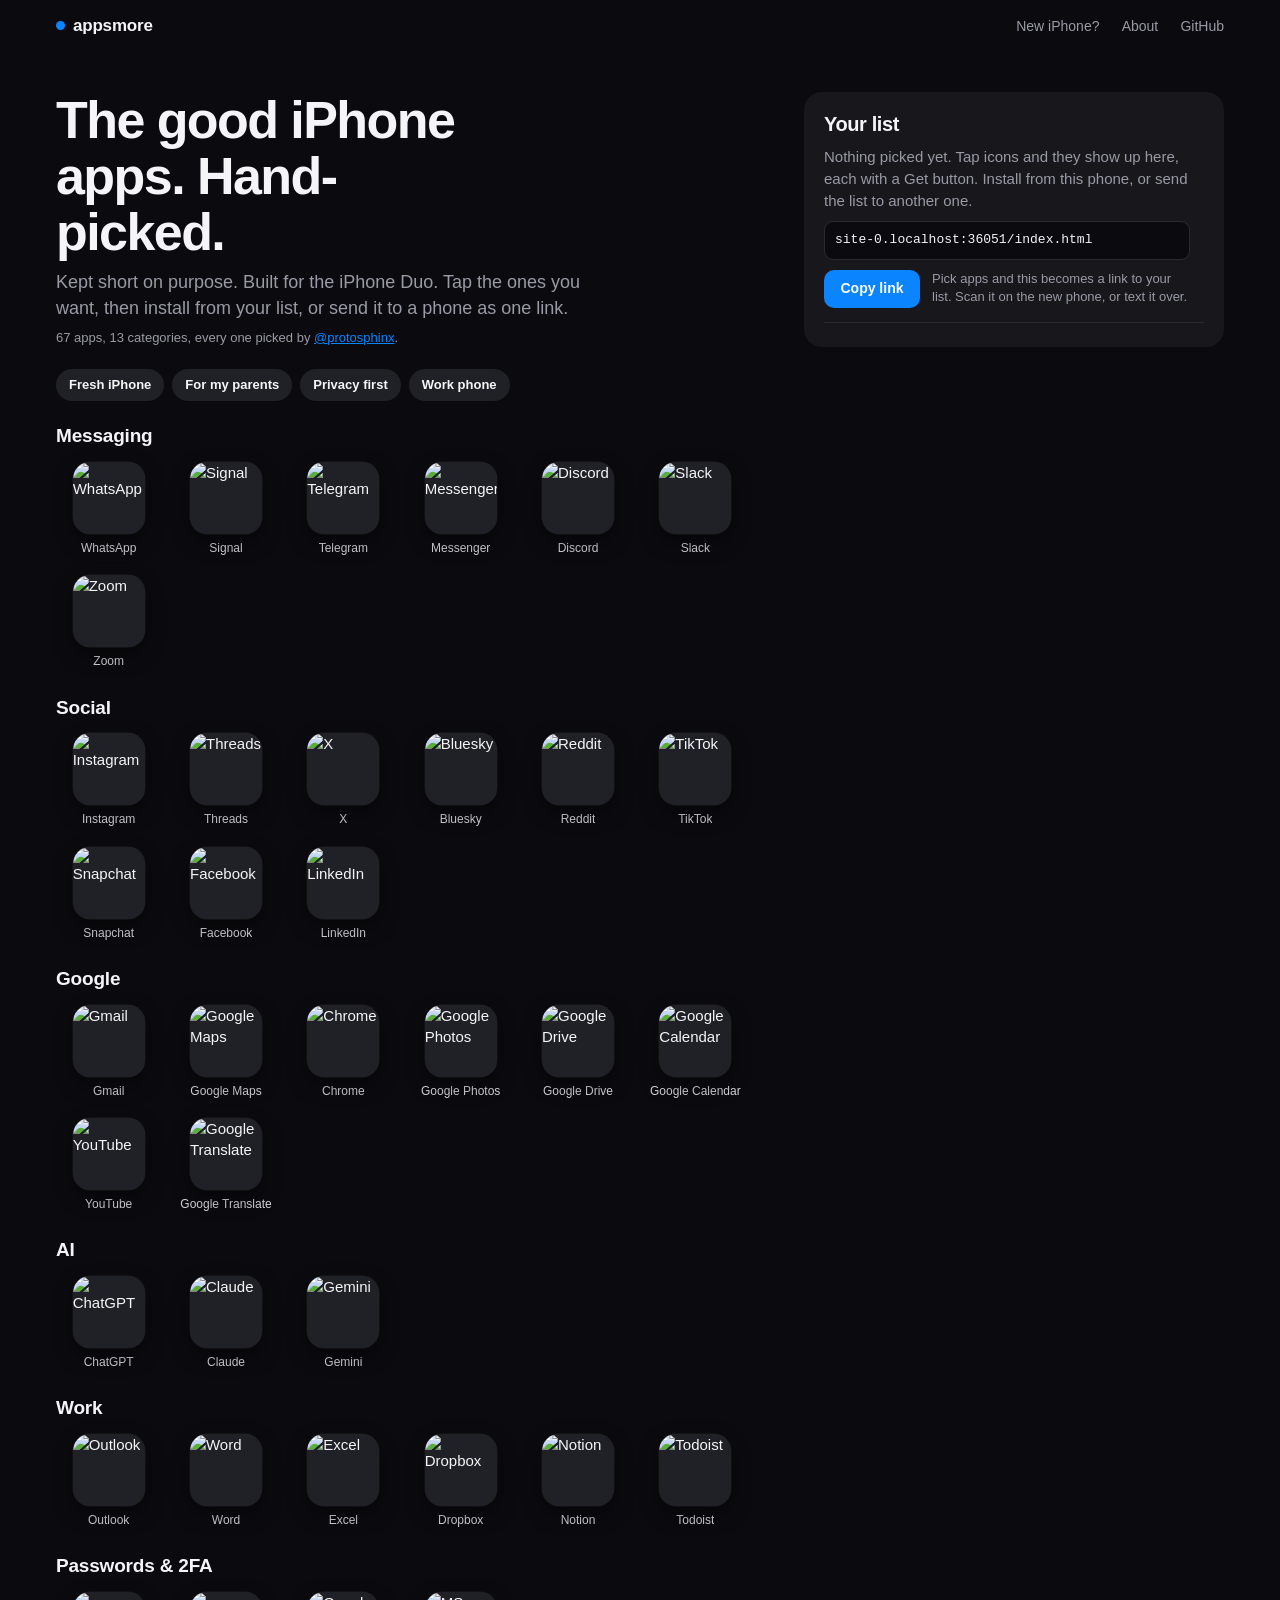
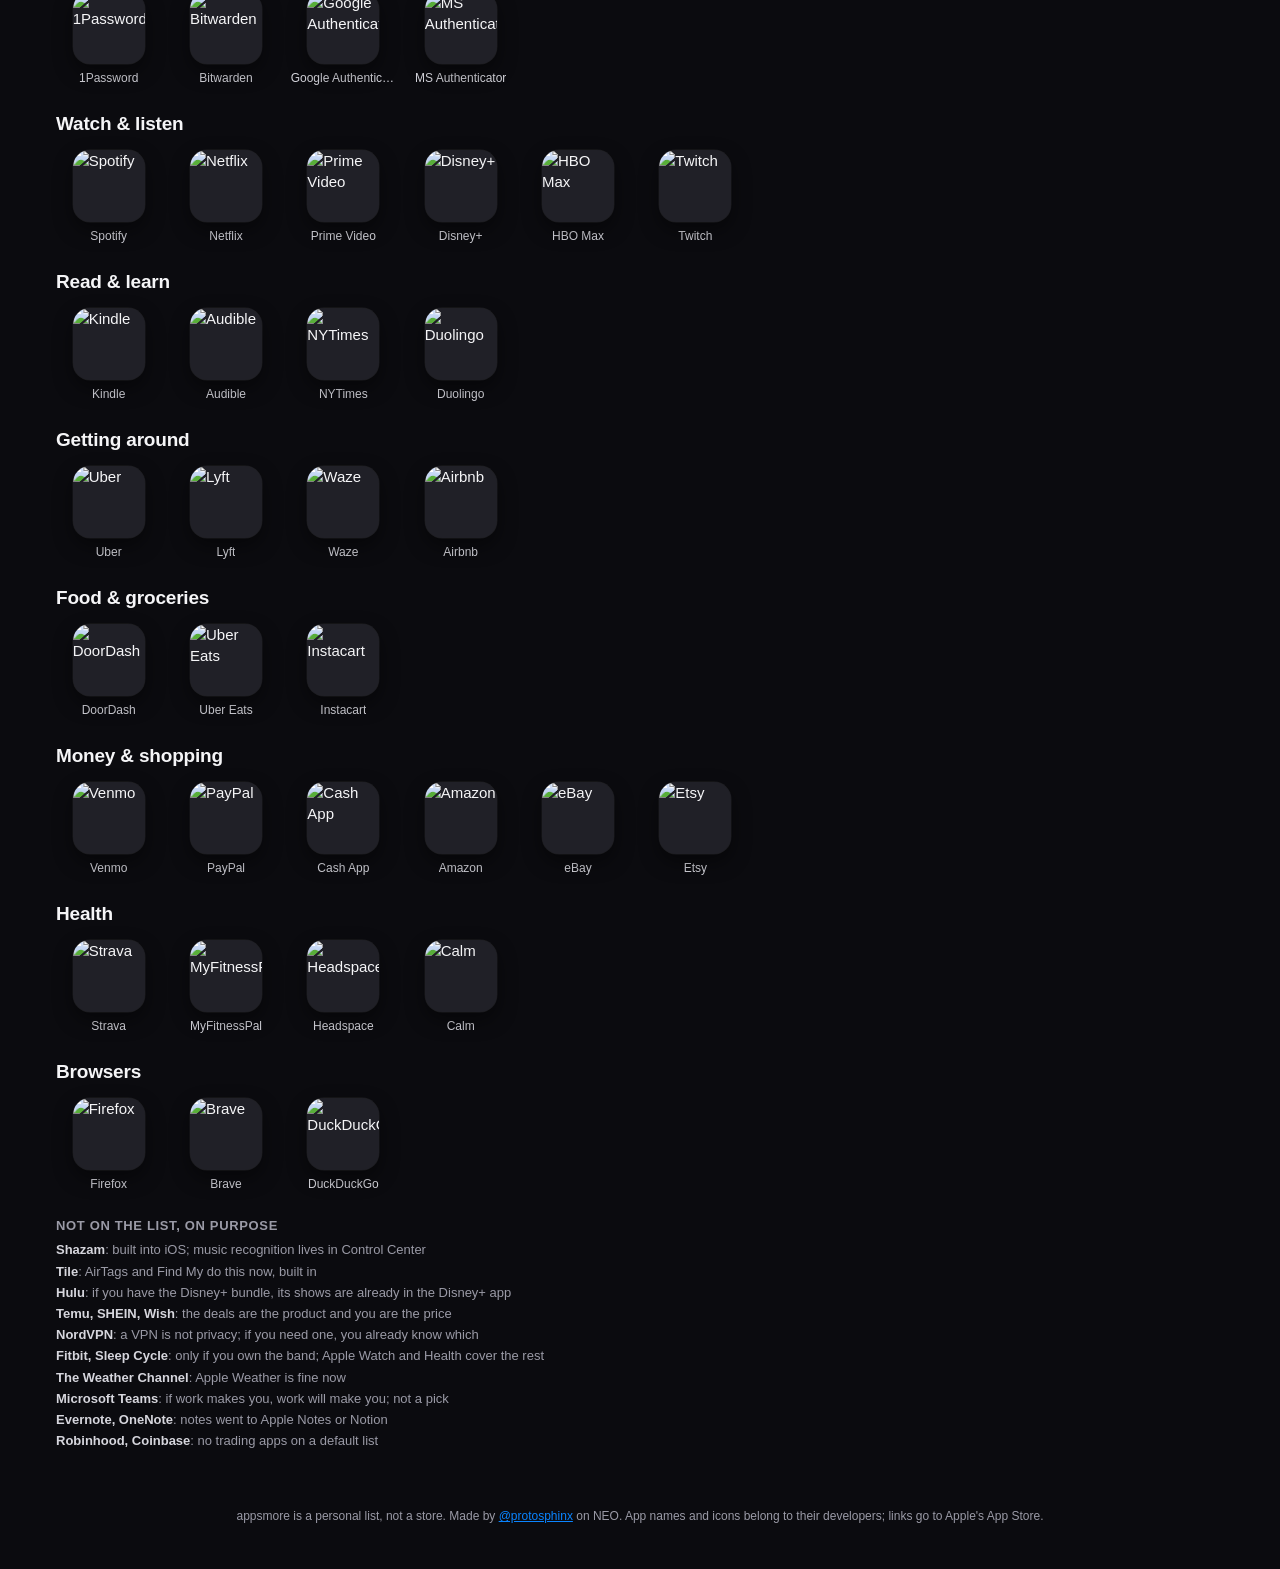
==== index.html @ e7ce03eb "Readable list links: list.html#1password.gmail.whatsapp The words in a link are the apps (name slugs" ====
<!doctype html>
<html lang="en">
<head>
<meta charset="utf-8">
<meta name="viewport" content="width=device-width, initial-scale=1, viewport-fit=cover">
<title>appsmore: hand-picked iPhone apps, built for the iPhone Duo</title>
<meta name="description" content="The best iPhone apps, hand-picked and kept short: 67 apps in 13 categories, laid out for the iPhone Duo. Tap what you want, install in setup order, or send the list to a new iPhone as one link.">
<link rel="canonical" href="https://appsmore.com/">
<meta property="og:title" content="appsmore: hand-picked iPhone apps, built for the iPhone Duo">
<meta property="og:description" content="A short, hand-picked list of iPhone apps worth installing. Tick what you want, install from the list, or send it to a phone as one link.">
<meta property="og:url" content="https://appsmore.com/">
<meta property="og:type" content="website">
<meta property="og:image" content="https://appsmore.com/og.png">
<meta property="og:image:width" content="1200">
<meta property="og:image:height" content="630">
<meta name="twitter:card" content="summary_large_image">
<meta name="twitter:title" content="appsmore: hand-picked iPhone apps, built for the iPhone Duo">
<meta name="twitter:image" content="https://appsmore.com/og.png">
<meta name="theme-color" content="#0b0b0f">
<link rel="stylesheet" href="style.css?v=15">
<link rel="icon" href="/favicon.ico" sizes="48x48">
<link rel="icon" href="/favicon.svg" type="image/svg+xml">
<link rel="icon" href="/favicon-32.png" type="image/png" sizes="32x32">
<link rel="apple-touch-icon" href="/apple-touch-icon.png">
<link rel="manifest" href="/manifest.json">
<script type="application/ld+json">
{"@context":"https://schema.org","@type":"WebSite","name":"appsmore","url":"https://appsmore.com/","description":"A short, hand-picked list of iPhone apps worth installing, laid out for the iPhone Duo."}
</script>
<!-- ld:start -->
<script type="application/ld+json">{"@context":"https://schema.org","@type":"ItemList","name":"appsmore: hand-picked iPhone apps","url":"https://appsmore.com/","numberOfItems":67,"itemListOrder":"https://schema.org/ItemListOrderAscending","itemListElement":[{"@type":"ListItem","position":1,"item":{"@type":"SoftwareApplication","name":"WhatsApp","url":"https://apps.apple.com/app/id310633997","operatingSystem":"iOS","applicationCategory":"Messaging","author":{"@type":"Organization","name":"WhatsApp Inc."},"image":"https://is1-ssl.mzstatic.com/image/thumb/Purple221/v4/bd/ce/d2/bdced210-6893-203a-2dc0-6858122e82a8/AppIcon-0-0-1x_U007epad-0-0-0-1-0-0-sRGB-0-85-220.png/256x256bb.jpg","description":"Where most of the world already is. If your family is on it, you are on it."}},{"@type":"ListItem","position":2,"item":{"@type":"SoftwareApplication","name":"Signal","url":"https://apps.apple.com/app/id874139669","operatingSystem":"iOS","applicationCategory":"Messaging","author":{"@type":"Organization","name":"Signal Messenger, LLC"},"image":"https://is1-ssl.mzstatic.com/image/thumb/Purple221/v4/10/a6/ab/10a6ab27-4ed5-d171-c219-30bb7aad2d54/AppIcon-0-0-1x_U007epad-0-0-0-1-0-0-sRGB-0-85-220.png/256x256bb.jpg","description":"The one to tell anyone to use. Private by default, run by a nonprofit."}},{"@type":"ListItem","position":3,"item":{"@type":"SoftwareApplication","name":"Telegram","url":"https://apps.apple.com/app/id686449807","operatingSystem":"iOS","applicationCategory":"Messaging","author":{"@type":"Organization","name":"Telegram FZ-LLC"},"image":"https://is1-ssl.mzstatic.com/image/thumb/Purple211/v4/01/b6/99/01b699a0-d264-d1c3-c798-50aedd0be3db/Telegram-0-0-1x_U007epad-0-1-0-sRGB-85-220.png/256x256bb.jpg","description":"Big groups, channels and bots. Not end-to-end encrypted by default, so treat it as public."}},{"@type":"ListItem","position":4,"item":{"@type":"SoftwareApplication","name":"Messenger","url":"https://apps.apple.com/app/id454638411","operatingSystem":"iOS","applicationCategory":"Messaging","author":{"@type":"Organization","name":"Meta Platforms, Inc."},"image":"https://is1-ssl.mzstatic.com/image/thumb/Purple211/v4/b4/fb/bf/b4fbbfa1-c997-b03b-2589-61f84f3ff6fc/AppIcon-0-0-1x_U007epad-0-1-0-sRGB-85-220.png/256x256bb.jpg","description":"Only because your Facebook friends message you here. Skip it if they don't."}},{"@type":"ListItem","position":5,"item":{"@type":"SoftwareApplication","name":"Discord","url":"https://apps.apple.com/app/id985746746","operatingSystem":"iOS","applicationCategory":"Messaging","author":{"@type":"Organization","name":"Discord Inc."},"image":"https://is1-ssl.mzstatic.com/image/thumb/Purple221/v4/3b/49/1d/3b491ddd-2b41-fd44-042f-f01b2899ecd2/AppIcon-0-0-1x_U007epad-0-1-0-85-220.png/256x256bb.jpg","description":"Where communities live now, from game servers to open source projects."}},{"@type":"ListItem","position":6,"item":{"@type":"SoftwareApplication","name":"Slack","url":"https://apps.apple.com/app/id618783545","operatingSystem":"iOS","applicationCategory":"Messaging","author":{"@type":"Organization","name":"SLACK TECHNOLOGIES L.L.C."},"image":"https://is1-ssl.mzstatic.com/image/thumb/Purple211/v4/fc/b4/7a/fcb47af8-bfc3-807c-3ad1-552f4e59e9df/slack_icon_prod-0-0-1x_U007epad-0-1-sRGB-85-220.png/256x256bb.jpg","description":"Work chat. You don't pick it, your job does."}},{"@type":"ListItem","position":7,"item":{"@type":"SoftwareApplication","name":"Zoom","url":"https://apps.apple.com/app/id546505307","operatingSystem":"iOS","applicationCategory":"Messaging","author":{"@type":"Organization","name":"Zoom Communications, Inc."},"image":"https://is1-ssl.mzstatic.com/image/thumb/Purple221/v4/37/4f/35/374f35c0-dace-8544-9ceb-1ff1adeb5c11/AppIcon-0-0-1x_U007epad-0-1-0-0-85-220.png/256x256bb.jpg","description":"The video call that always works, even on bad Wi-Fi."}},{"@type":"ListItem","position":8,"item":{"@type":"SoftwareApplication","name":"Instagram","url":"https://apps.apple.com/app/id389801252","operatingSystem":"iOS","applicationCategory":"Social","author":{"@type":"Organization","name":"Instagram, Inc."},"image":"https://is1-ssl.mzstatic.com/image/thumb/Purple211/v4/5a/18/99/5a189914-fa88-fab3-7ce2-506a624d2fbf/Prod-0-0-1x_U007epad-0-1-0-sRGB-85-220.png/256x256bb.jpg","description":"Photos, Reels, DMs. The one social app most people would keep."}},{"@type":"ListItem","position":9,"item":{"@type":"SoftwareApplication","name":"Threads","url":"https://apps.apple.com/app/id6446901002","operatingSystem":"iOS","applicationCategory":"Social","author":{"@type":"Organization","name":"Instagram, Inc."},"image":"https://is1-ssl.mzstatic.com/image/thumb/Purple211/v4/b1/0b/e0/b10be06e-917c-5dbd-aab0-a03cc5d648ad/Prod-0-0-1x_U007ephone-0-0-0-1-0-0-P3-85-220.png/256x256bb.jpg","description":"Instagram's text feed. Same login, quieter than X."}},{"@type":"ListItem","position":10,"item":{"@type":"SoftwareApplication","name":"X","url":"https://apps.apple.com/app/id333903271","operatingSystem":"iOS","applicationCategory":"Social","author":{"@type":"Organization","name":"X Corp."},"image":"https://is1-ssl.mzstatic.com/image/thumb/Purple211/v4/e5/6f/e7/e56fe7f9-dcab-14c7-56ae-e625a4794d56/ProductionAppIcon-0-0-1x_U007emarketing-0-8-0-0-0-85-220.png/256x256bb.jpg","description":"Still where news breaks first. Loud; curate your follows hard."}},{"@type":"ListItem","position":11,"item":{"@type":"SoftwareApplication","name":"Bluesky","url":"https://apps.apple.com/app/id6444370199","operatingSystem":"iOS","applicationCategory":"Social","author":{"@type":"Organization","name":"Bluesky PBLLC"},"image":"https://is1-ssl.mzstatic.com/image/thumb/Purple211/v4/f7/eb/09/f7eb09b2-d16f-95bc-6aa0-143738d194af/ios_icon_default-0-0-1x_U007ephone-0-1-sRGB-85-220.png/256x256bb.jpg","description":"The calm, open alternative to X. Custom feeds are the point."}},{"@type":"ListItem","position":12,"item":{"@type":"SoftwareApplication","name":"Reddit","url":"https://apps.apple.com/app/id1064216828","operatingSystem":"iOS","applicationCategory":"Social","author":{"@type":"Organization","name":"REDDIT, INC."},"image":"https://is1-ssl.mzstatic.com/image/thumb/Purple221/v4/62/9d/85/629d852f-9f8f-d543-addd-b1a0a856286d/AppIcon-0-0-1x_U007epad-0-1-0-85-220.png/256x256bb.jpg","description":"The best search results on the internet are Reddit threads. The app is finally decent."}},{"@type":"ListItem","position":13,"item":{"@type":"SoftwareApplication","name":"TikTok","url":"https://apps.apple.com/app/id835599320","operatingSystem":"iOS","applicationCategory":"Social","author":{"@type":"Organization","name":"TIKTOK PTE. LTD."},"image":"https://is1-ssl.mzstatic.com/image/thumb/Purple211/v4/fe/27/16/fe27164a-3b4e-ab54-b5e0-4e8fa4e1556a/TikTok_AppIcon26-0-0-1x_U007epad-0-1-0-85-220.png/256x256bb.jpg","description":"The best recommendation engine on any phone. Set a timer."}},{"@type":"ListItem","position":14,"item":{"@type":"SoftwareApplication","name":"Snapchat","url":"https://apps.apple.com/app/id447188370","operatingSystem":"iOS","applicationCategory":"Social","author":{"@type":"Organization","name":"Snap, Inc."},"image":"https://is1-ssl.mzstatic.com/image/thumb/Purple221/v4/00/59/bb/0059bb41-25d1-e054-dd32-979ff089b7cb/AppIcon-0-0-1x_U007epad-0-1-0-85-220.png/256x256bb.jpg","description":"If your friends are under 25, this is where they are."}},{"@type":"ListItem","position":15,"item":{"@type":"SoftwareApplication","name":"Facebook","url":"https://apps.apple.com/app/id284882215","operatingSystem":"iOS","applicationCategory":"Social","author":{"@type":"Organization","name":"Meta Platforms, Inc."},"image":"https://is1-ssl.mzstatic.com/image/thumb/Purple221/v4/5e/1d/be/5e1dbe24-886f-0e03-0874-2b7c2fdfd594/Icon-Production-0-0-1x_U007epad-0-1-0-85-220.png/256x256bb.jpg","description":"For groups, Marketplace and relatives. Turn off every notification."}},{"@type":"ListItem","position":16,"item":{"@type":"SoftwareApplication","name":"LinkedIn","url":"https://apps.apple.com/app/id288429040","operatingSystem":"iOS","applicationCategory":"Social","author":{"@type":"Organization","name":"LinkedIn Corporation"},"image":"https://is1-ssl.mzstatic.com/image/thumb/Purple221/v4/3d/24/4b/3d244b4a-52ad-5f92-0f79-829c869b9dcc/AppIcon-0-0-1x_U007emarketing-0-8-0-85-220.png/256x256bb.jpg","description":"Job changes and recruiters. Check it weekly, not daily."}},{"@type":"ListItem","position":17,"item":{"@type":"SoftwareApplication","name":"Gmail","url":"https://apps.apple.com/app/id422689480","operatingSystem":"iOS","applicationCategory":"Google","author":{"@type":"Organization","name":"Google LLC"},"image":"https://is1-ssl.mzstatic.com/image/thumb/Purple221/v4/a0/f0/57/a0f057ec-e69b-27d7-3ada-ad34c50dbfb5/gmail_2026_ios-0-0-1x_U007epad-0-0-0-1-0-0-sRGB-0-0-85-220.png/256x256bb.jpg","description":"Better search and swipes than Apple Mail if your mail is Gmail."}},{"@type":"ListItem","position":18,"item":{"@type":"SoftwareApplication","name":"Google Maps","url":"https://apps.apple.com/app/id585027354","operatingSystem":"iOS","applicationCategory":"Google","author":{"@type":"Organization","name":"Google LLC"},"image":"https://is1-ssl.mzstatic.com/image/thumb/Purple211/v4/d1/1e/12/d11e1245-3286-ffa3-da4e-f0d102520f41/maps_2025-0-0-1x_U007epad-0-0-0-1-0-0-sRGB-0-0-85-220.png/256x256bb.jpg","description":"Still the best map data, transit and reviews. Apple Maps is close now."}},{"@type":"ListItem","position":19,"item":{"@type":"SoftwareApplication","name":"Chrome","url":"https://apps.apple.com/app/id535886823","operatingSystem":"iOS","applicationCategory":"Google","author":{"@type":"Organization","name":"Google LLC"},"image":"https://is1-ssl.mzstatic.com/image/thumb/Purple211/v4/40/07/e1/4007e100-feee-a7d5-c4f8-2d5a0395530b/AppIcon-0-0-1x_U007epad-0-0-0-1-0-0-sRGB-85-220.png/256x256bb.jpg","description":"Only if your passwords and tabs already live in Chrome on the desktop."}},{"@type":"ListItem","position":20,"item":{"@type":"SoftwareApplication","name":"Google Photos","url":"https://apps.apple.com/app/id962194608","operatingSystem":"iOS","applicationCategory":"Google","author":{"@type":"Organization","name":"Google LLC"},"image":"https://is1-ssl.mzstatic.com/image/thumb/Purple211/v4/51/14/38/51143806-7e44-3988-777b-1b795ce39ba5/Photos-0-0-1x_U007epad-0-0-0-1-0-0-sRGB-0-0-85-220.png/256x256bb.jpg","description":"The best photo search there is, and a second backup next to iCloud."}},{"@type":"ListItem","position":21,"item":{"@type":"SoftwareApplication","name":"Google Drive","url":"https://apps.apple.com/app/id507874739","operatingSystem":"iOS","applicationCategory":"Google","author":{"@type":"Organization","name":"Google LLC"},"image":"https://is1-ssl.mzstatic.com/image/thumb/Purple211/v4/77/af/b3/77afb3aa-8b50-74aa-fc5c-225f1d8fd1c9/drive_2026_ios-0-0-1x_U007epad-0-0-0-1-0-0-sRGB-0-0-85-220.png/256x256bb.jpg","description":"Docs, Sheets and shared folders on the phone."}},{"@type":"ListItem","position":22,"item":{"@type":"SoftwareApplication","name":"Google Calendar","url":"https://apps.apple.com/app/id909319292","operatingSystem":"iOS","applicationCategory":"Google","author":{"@type":"Organization","name":"Google LLC"},"image":"https://is1-ssl.mzstatic.com/image/thumb/Purple221/v4/31/9b/bc/319bbcb5-0e89-34a3-a791-02a97be25757/calendar_2026_ios-0-0-1x_U007epad-0-0-0-1-0-0-sRGB-0-0-85-220.png/256x256bb.jpg","description":"If your calendar is Google, this beats Apple's for shared calendars."}},{"@type":"ListItem","position":23,"item":{"@type":"SoftwareApplication","name":"YouTube","url":"https://apps.apple.com/app/id544007664","operatingSystem":"iOS","applicationCategory":"Google","author":{"@type":"Organization","name":"Google LLC"},"image":"https://is1-ssl.mzstatic.com/image/thumb/Purple211/v4/c3/ef/fa/c3effa7a-8bcc-0bee-be55-53acb69715b2/logo_youtube_2024_q4_color-0-0-1x_U007emarketing-0-0-0-7-0-0-0-85-220.png/256x256bb.jpg","description":"The other half of the internet."}},{"@type":"ListItem","position":24,"item":{"@type":"SoftwareApplication","name":"Google Translate","url":"https://apps.apple.com/app/id414706506","operatingSystem":"iOS","applicationCategory":"Google","author":{"@type":"Organization","name":"Google LLC"},"image":"https://is1-ssl.mzstatic.com/image/thumb/Purple221/v4/8d/b5/36/8db5362b-81a2-8f29-e754-3555d08256cd/logo_translate_color-0-0-1x_U007epad-0-0-0-1-0-0-0-85-220.png/256x256bb.jpg","description":"Point the camera at a menu. Download languages before you fly."}},{"@type":"ListItem","position":25,"item":{"@type":"SoftwareApplication","name":"ChatGPT","url":"https://apps.apple.com/app/id6448311069","operatingSystem":"iOS","applicationCategory":"AI","author":{"@type":"Organization","name":"OpenAI OpCo, LLC"},"image":"https://is1-ssl.mzstatic.com/image/thumb/Purple221/v4/1e/d2/2c/1ed22c36-78c3-54c9-7b35-b6837a28c0e3/AppIcon-0-0-1x_U007epad-0-0-0-1-0-P3-85-220.png/256x256bb.jpg","description":"The one most people mean when they say AI. Voice mode is the reason to have the app."}},{"@type":"ListItem","position":26,"item":{"@type":"SoftwareApplication","name":"Claude","url":"https://apps.apple.com/app/id6473753684","operatingSystem":"iOS","applicationCategory":"AI","author":{"@type":"Organization","name":"Anthropic PBC"},"image":"https://is1-ssl.mzstatic.com/image/thumb/Purple211/v4/03/de/d8/03ded865-effd-9bbc-61b2-a94e91434a65/AppIcon-0-0-1x_U007epad-0-1-85-220.png/256x256bb.jpg","description":"Strong on long documents and careful writing. Projects keep context between chats."}},{"@type":"ListItem","position":27,"item":{"@type":"SoftwareApplication","name":"Gemini","url":"https://apps.apple.com/app/id6477489729","operatingSystem":"iOS","applicationCategory":"AI","author":{"@type":"Organization","name":"Google LLC"},"image":"https://is1-ssl.mzstatic.com/image/thumb/Purple221/v4/98/8f/b4/988fb4a7-5e80-b5ca-fc39-a3c44e9f2bfa/AppIcon-0-0-1x_U007epad-0-0-0-1-0-0-sRGB-0-0-85-220.png/256x256bb.jpg","description":"Tied into Gmail, Calendar and Maps. Best if you live in Google."}},{"@type":"ListItem","position":28,"item":{"@type":"SoftwareApplication","name":"Outlook","url":"https://apps.apple.com/app/id951937596","operatingSystem":"iOS","applicationCategory":"Work","author":{"@type":"Organization","name":"Microsoft Corporation"},"image":"https://is1-ssl.mzstatic.com/image/thumb/Purple211/v4/89/ed/b9/89edb95b-48b4-d6f0-7e2f-09545c933aca/AppIcon-outlook.prod-0-0-1x_U007epad-0-1-0-0-0-85-220.png/256x256bb.jpg","description":"The best mail app for Microsoft 365 accounts, and a good one for Gmail too."}},{"@type":"ListItem","position":29,"item":{"@type":"SoftwareApplication","name":"Word","url":"https://apps.apple.com/app/id586447913","operatingSystem":"iOS","applicationCategory":"Work","author":{"@type":"Organization","name":"Microsoft Corporation"},"image":"https://is1-ssl.mzstatic.com/image/thumb/Purple211/v4/12/92/46/129246f9-263f-e364-f33f-b201095540b4/AppIcon-0-0-1x_U007epad-0-1-0-0-sRGB-0-0-0-85-220.png/256x256bb.jpg","description":"Opens every .docx correctly. That is the job."}},{"@type":"ListItem","position":30,"item":{"@type":"SoftwareApplication","name":"Excel","url":"https://apps.apple.com/app/id586683407","operatingSystem":"iOS","applicationCategory":"Work","author":{"@type":"Organization","name":"Microsoft Corporation"},"image":"https://is1-ssl.mzstatic.com/image/thumb/Purple221/v4/35/d9/d3/35d9d370-5d64-8913-1d82-068228313dca/AppIcon-0-0-1x_U007epad-0-1-0-0-sRGB-0-0-0-85-220.png/256x256bb.jpg","description":"Real spreadsheets on a phone. Fine for reading, brave for editing."}},{"@type":"ListItem","position":31,"item":{"@type":"SoftwareApplication","name":"Dropbox","url":"https://apps.apple.com/app/id327630330","operatingSystem":"iOS","applicationCategory":"Work","author":{"@type":"Organization","name":"Dropbox, Inc."},"image":"https://is1-ssl.mzstatic.com/image/thumb/Purple221/v4/88/34/b1/8834b1df-c7df-c2db-fd3e-cd6754a64417/AppIcon-0-0-1x_U007emarketing-0-8-0-85-220.png/256x256bb.jpg","description":"Still the most reliable sync. Camera upload alone is worth it."}},{"@type":"ListItem","position":32,"item":{"@type":"SoftwareApplication","name":"Notion","url":"https://apps.apple.com/app/id1232780281","operatingSystem":"iOS","applicationCategory":"Work","author":{"@type":"Organization","name":"Notion Labs, Incorporated"},"image":"https://is1-ssl.mzstatic.com/image/thumb/Purple221/v4/36/c1/9a/36c19aa6-0c7d-e9aa-a052-ed1e9ea8544b/AppIconProd-0-0-1x_U007epad-0-0-0-1-0-0-P3-85-220.png/256x256bb.jpg","description":"Notes, docs and databases in one place. Slow to start, hard to leave."}},{"@type":"ListItem","position":33,"item":{"@type":"SoftwareApplication","name":"Todoist","url":"https://apps.apple.com/app/id572688855","operatingSystem":"iOS","applicationCategory":"Work","author":{"@type":"Organization","name":"Todoist Inc."},"image":"https://is1-ssl.mzstatic.com/image/thumb/Purple221/v4/d8/80/a1/d880a12d-431a-3770-f7f7-c06e3d405ea9/AppIcon-0-0-1x_U007epad-0-1-sRGB-85-220.png/256x256bb.jpg","description":"The to-do app that gets out of the way. Type dates in plain English."}},{"@type":"ListItem","position":34,"item":{"@type":"SoftwareApplication","name":"1Password","url":"https://apps.apple.com/app/id1511601750","operatingSystem":"iOS","applicationCategory":"Passwords & 2FA","author":{"@type":"Organization","name":"AgileBits Inc."},"image":"https://is1-ssl.mzstatic.com/image/thumb/Purple221/v4/04/c0/b9/04c0b91f-1ee8-1b18-f9cc-ca7a834ee038/AppIcon-0-0-1x_U007epad-0-8-0-P3-85-220.png/256x256bb.jpg","description":"Install this first. Everything after it is a login."}},{"@type":"ListItem","position":35,"item":{"@type":"SoftwareApplication","name":"Bitwarden","url":"https://apps.apple.com/app/id1137397744","operatingSystem":"iOS","applicationCategory":"Passwords & 2FA","author":{"@type":"Organization","name":"Bitwarden Inc"},"image":"https://is1-ssl.mzstatic.com/image/thumb/Purple221/v4/8a/d3/41/8ad3418c-4ec3-d101-748b-ebd4895572ab/AppIcon-0-0-1x_U007epad-0-1-sRGB-85-220.png/256x256bb.jpg","description":"Free, open source, and good. The other right answer."}},{"@type":"ListItem","position":36,"item":{"@type":"SoftwareApplication","name":"Google Authenticator","url":"https://apps.apple.com/app/id388497605","operatingSystem":"iOS","applicationCategory":"Passwords & 2FA","author":{"@type":"Organization","name":"Google LLC"},"image":"https://is1-ssl.mzstatic.com/image/thumb/Purple221/v4/44/16/6c/44166c7d-20fa-2e9b-66ea-73e5d45b1f5f/app_icon-0-0-1x_U007epad-0-0-0-1-0-0-0-85-220.png/256x256bb.jpg","description":"Codes for Google and anything that insists on it. Turn on cloud sync."}},{"@type":"ListItem","position":37,"item":{"@type":"SoftwareApplication","name":"MS Authenticator","url":"https://apps.apple.com/app/id983156458","operatingSystem":"iOS","applicationCategory":"Passwords & 2FA","author":{"@type":"Organization","name":"Microsoft Corporation"},"image":"https://is1-ssl.mzstatic.com/image/thumb/Purple211/v4/80/26/ad/8026adff-d8e1-15e4-3366-be76b24250b9/AppIcon-0-1x_U007emarketing-0-11-0-sRGB-85-220-0.png/256x256bb.jpg","description":"Required for most work accounts. Also does passwordless Microsoft sign-in."}},{"@type":"ListItem","position":38,"item":{"@type":"SoftwareApplication","name":"Spotify","url":"https://apps.apple.com/app/id324684580","operatingSystem":"iOS","applicationCategory":"Watch & listen","author":{"@type":"Organization","name":"Spotify"},"image":"https://is1-ssl.mzstatic.com/image/thumb/Purple211/v4/6d/e0/d6/6de0d66e-e40d-1cb9-a6cc-031808eeab93/AppIcon-0-0-1x_U007epad-0-1-0-0-sRGB-85-220.png/256x256bb.jpg","description":"Best playlists and podcasts in one app. Apple Music if you are all-Apple."}},{"@type":"ListItem","position":39,"item":{"@type":"SoftwareApplication","name":"Netflix","url":"https://apps.apple.com/app/id363590051","operatingSystem":"iOS","applicationCategory":"Watch & listen","author":{"@type":"Organization","name":"Netflix, Inc."},"image":"https://is1-ssl.mzstatic.com/image/thumb/Purple211/v4/0f/c6/b7/0fc6b7ab-2d8e-b79c-012d-db6701b071d7/AppIcon-0-0-1x_U007epad-0-1-0-sRGB-0-85-220.png/256x256bb.jpg","description":"Download on Wi-Fi before the flight."}},{"@type":"ListItem","position":40,"item":{"@type":"SoftwareApplication","name":"Prime Video","url":"https://apps.apple.com/app/id545519333","operatingSystem":"iOS","applicationCategory":"Watch & listen","author":{"@type":"Organization","name":"AMZN Mobile LLC"},"image":"https://is1-ssl.mzstatic.com/image/thumb/Purple221/v4/1d/68/61/1d6861d6-09b2-03db-4233-f72ed4640a4c/AppIcon-0-0-1x_U007epad-0-1-0-0-85-220.png/256x256bb.jpg","description":"You are probably already paying for it."}},{"@type":"ListItem","position":41,"item":{"@type":"SoftwareApplication","name":"Disney+","url":"https://apps.apple.com/app/id1446075923","operatingSystem":"iOS","applicationCategory":"Watch & listen","author":{"@type":"Organization","name":"Disney Electronic Content, Inc."},"image":"https://is1-ssl.mzstatic.com/image/thumb/Purple221/v4/cd/76/88/cd76885e-eb8a-08e7-3e3e-32f342e88839/AppIcon-0-0-1x_U007emarketing-0-8-0-0-0-85-220.png/256x256bb.jpg","description":"Disney, Pixar, Marvel, Star Wars, and Hulu's catalog if you have the bundle."}},{"@type":"ListItem","position":42,"item":{"@type":"SoftwareApplication","name":"HBO Max","url":"https://apps.apple.com/app/id1666653815","operatingSystem":"iOS","applicationCategory":"Watch & listen","author":{"@type":"Organization","name":"WarnerMedia Global Digital Services, LLC"},"image":"https://is1-ssl.mzstatic.com/image/thumb/Purple211/v4/da/e1/d0/dae1d0d6-8466-4546-ffbc-2a90b59e99bb/AppIcon-0-0-1x_U007epad-0-1-sRGB-85-220.png/256x256bb.jpg","description":"The best TV back catalog. It was Max for a while; it is HBO Max again."}},{"@type":"ListItem","position":43,"item":{"@type":"SoftwareApplication","name":"Twitch","url":"https://apps.apple.com/app/id460177396","operatingSystem":"iOS","applicationCategory":"Watch & listen","author":{"@type":"Organization","name":"Twitch Interactive, Inc."},"image":"https://is1-ssl.mzstatic.com/image/thumb/Purple221/v4/7e/53/76/7e5376ee-5f28-fe9d-290c-b23c47a8d656/TwitchAppIcon-0-0-1x_U007epad-0-1-0-sRGB-0-0-0-85-220.png/256x256bb.jpg","description":"Live streams, and the chat that goes with them."}},{"@type":"ListItem","position":44,"item":{"@type":"SoftwareApplication","name":"Kindle","url":"https://apps.apple.com/app/id302584613","operatingSystem":"iOS","applicationCategory":"Read & learn","author":{"@type":"Organization","name":"AMZN Mobile LLC"},"image":"https://is1-ssl.mzstatic.com/image/thumb/Purple211/v4/11/1b/af/111baf9c-3206-0c87-f189-cdc0ded05ba9/AppIcon-0-0-1x_U007emarketing-0-7-0-sRGB-0-0-85-220.png/256x256bb.jpg","description":"Every book you own, synced to the page. Reads well on a big screen."}},{"@type":"ListItem","position":45,"item":{"@type":"SoftwareApplication","name":"Audible","url":"https://apps.apple.com/app/id379693831","operatingSystem":"iOS","applicationCategory":"Read & learn","author":{"@type":"Organization","name":"Audible, Inc."},"image":"https://is1-ssl.mzstatic.com/image/thumb/Purple211/v4/f5/ef/4b/f5ef4b84-b4a7-1e7a-b795-935b00d11771/AppIcon-0-0-1x_U007emarketing-0-0-0-8-0-0-85-220.png/256x256bb.jpg","description":"Audiobooks. Buy credits, never full price."}},{"@type":"ListItem","position":46,"item":{"@type":"SoftwareApplication","name":"NYTimes","url":"https://apps.apple.com/app/id284862083","operatingSystem":"iOS","applicationCategory":"Read & learn","author":{"@type":"Organization","name":"The New York Times Company"},"image":"https://is1-ssl.mzstatic.com/image/thumb/Purple221/v4/c9/0f/b3/c90fb3cc-77f1-bd03-44b7-24bbbe51aa8c/Release-0-0-1x_U007epad-0-0-0-1-0-0-P3-85-220.png/256x256bb.jpg","description":"News, plus the games, which is what most subscribers actually open."}},{"@type":"ListItem","position":47,"item":{"@type":"SoftwareApplication","name":"Duolingo","url":"https://apps.apple.com/app/id570060128","operatingSystem":"iOS","applicationCategory":"Read & learn","author":{"@type":"Organization","name":"Duolingo, Inc"},"image":"https://is1-ssl.mzstatic.com/image/thumb/Purple211/v4/1c/19/70/1c19704d-b48e-5c5d-78d5-d1d5ed601474/AppIcon-0-0-1x_U007epad-0-1-85-220.png/256x256bb.jpg","description":"Five minutes a day actually adds up. The owl is not kidding."}},{"@type":"ListItem","position":48,"item":{"@type":"SoftwareApplication","name":"Uber","url":"https://apps.apple.com/app/id368677368","operatingSystem":"iOS","applicationCategory":"Getting around","author":{"@type":"Organization","name":"Uber Technologies, Inc."},"image":"https://is1-ssl.mzstatic.com/image/thumb/Purple221/v4/8f/15/52/8f15523c-afce-94bc-2d05-c1b8eb41f577/AppIcon-0-0-1x_U007emarketing-0-8-0-0-85-220.png/256x256bb.jpg","description":"Rides in most cities worldwide, one account."}},{"@type":"ListItem","position":49,"item":{"@type":"SoftwareApplication","name":"Lyft","url":"https://apps.apple.com/app/id529379082","operatingSystem":"iOS","applicationCategory":"Getting around","author":{"@type":"Organization","name":"Lyft, Inc."},"image":"https://is1-ssl.mzstatic.com/image/thumb/Purple211/v4/76/c6/fc/76c6fc2c-dad8-e66f-1483-9c000ebe977e/PassengerRelease-0-0-1x_U007ephone-0-1-sRGB-85-220.png/256x256bb.jpg","description":"Check both. It is often cheaper."}},{"@type":"ListItem","position":50,"item":{"@type":"SoftwareApplication","name":"Waze","url":"https://apps.apple.com/app/id323229106","operatingSystem":"iOS","applicationCategory":"Getting around","author":{"@type":"Organization","name":"waze"},"image":"https://is1-ssl.mzstatic.com/image/thumb/Purple221/v4/1e/3a/06/1e3a0657-eb8f-1762-cb90-69eb70f32086/AppIcon-0-0-1x_U007epad-0-1-0-85-220.png/256x256bb.jpg","description":"Best for driving: police, traffic and closures reported by other drivers."}},{"@type":"ListItem","position":51,"item":{"@type":"SoftwareApplication","name":"Airbnb","url":"https://apps.apple.com/app/id401626263","operatingSystem":"iOS","applicationCategory":"Getting around","author":{"@type":"Organization","name":"Airbnb, Inc."},"image":"https://is1-ssl.mzstatic.com/image/thumb/Purple211/v4/b7/38/74/b73874fe-ed0f-4d19-b2fd-b2b6ba2be49a/AppIcon-0-0-1x_U007epad-0-1-0-0-0-85-220.png/256x256bb.jpg","description":"Places to stay. Check-in details and host messages live in the app."}},{"@type":"ListItem","position":52,"item":{"@type":"SoftwareApplication","name":"DoorDash","url":"https://apps.apple.com/app/id719972451","operatingSystem":"iOS","applicationCategory":"Food & groceries","author":{"@type":"Organization","name":"DoorDash, Inc."},"image":"https://is1-ssl.mzstatic.com/image/thumb/Purple211/v4/b2/7e/a7/b27ea735-b92f-a541-63ac-c895957d6ab9/AppIcon-0-0-1x_U007ephone-0-1-sRGB-85-220.png/256x256bb.jpg","description":"The widest restaurant coverage in the US."}},{"@type":"ListItem","position":53,"item":{"@type":"SoftwareApplication","name":"Uber Eats","url":"https://apps.apple.com/app/id1058959277","operatingSystem":"iOS","applicationCategory":"Food & groceries","author":{"@type":"Organization","name":"Uber Technologies, Inc."},"image":"https://is1-ssl.mzstatic.com/image/thumb/Purple211/v4/4e/bd/50/4ebd506f-49fa-63f0-5394-2b202bdbb7ae/AppIcon-0-0-1x_U007emarketing-0-8-0-0-sRGB-85-220.png/256x256bb.jpg","description":"Same idea, different restaurants. Compare the fees."}},{"@type":"ListItem","position":54,"item":{"@type":"SoftwareApplication","name":"Instacart","url":"https://apps.apple.com/app/id545599256","operatingSystem":"iOS","applicationCategory":"Food & groceries","author":{"@type":"Organization","name":"Maplebear Inc"},"image":"https://is1-ssl.mzstatic.com/image/thumb/Purple211/v4/c3/d6/0b/c3d60bca-809a-1b9a-05f5-00bdb166cb11/AppIcon-0-0-1x_U007emarketing-0-8-0-0-P3-85-220.png/256x256bb.jpg","description":"Groceries delivered from the stores you already shop at."}},{"@type":"ListItem","position":55,"item":{"@type":"SoftwareApplication","name":"Venmo","url":"https://apps.apple.com/app/id351727428","operatingSystem":"iOS","applicationCategory":"Money & shopping","author":{"@type":"Organization","name":"The Delancey Corporation, LLC"},"image":"https://is1-ssl.mzstatic.com/image/thumb/Purple211/v4/3d/8e/fd/3d8efd53-c81c-81e2-c252-066c29b6f74a/AppIcon-0-0-1x_U007emarketing-0-8-0-0-sRGB-85-220.png/256x256bb.jpg","description":"How friends in the US pay each other back."}},{"@type":"ListItem","position":56,"item":{"@type":"SoftwareApplication","name":"PayPal","url":"https://apps.apple.com/app/id283646709","operatingSystem":"iOS","applicationCategory":"Money & shopping","author":{"@type":"Organization","name":"PayPal, Inc."},"image":"https://is1-ssl.mzstatic.com/image/thumb/Purple211/v4/89/50/ea/8950ea00-5bf9-6085-bfb6-cb86de2c1959/AppIcon-0-0-1x_U007ephone-0-1-0-85-220.png/256x256bb.jpg","description":"Paying strangers and sites safely. Buyer protection is the point."}},{"@type":"ListItem","position":57,"item":{"@type":"SoftwareApplication","name":"Cash App","url":"https://apps.apple.com/app/id711923939","operatingSystem":"iOS","applicationCategory":"Money & shopping","author":{"@type":"Organization","name":"Block, Inc."},"image":"https://is1-ssl.mzstatic.com/image/thumb/Purple221/v4/9f/73/04/9f730404-58f2-801f-38db-6f5328a1ee8c/AppIcon-0-0-1x_U007ephone-0-1-0-sRGB-85-220.png/256x256bb.jpg","description":"Peer payments plus a debit card."}},{"@type":"ListItem","position":58,"item":{"@type":"SoftwareApplication","name":"Amazon","url":"https://apps.apple.com/app/id297606951","operatingSystem":"iOS","applicationCategory":"Money & shopping","author":{"@type":"Organization","name":"AMZN Mobile LLC"},"image":"https://is1-ssl.mzstatic.com/image/thumb/Purple211/v4/5d/79/b8/5d79b865-9ad4-f905-696c-0e07bac67986/AppIcon-0-0-1x_U007epad-0-1-0-sRGB-0-85-220.png/256x256bb.jpg","description":"You know what this is. Turn off notifications."}},{"@type":"ListItem","position":59,"item":{"@type":"SoftwareApplication","name":"eBay","url":"https://apps.apple.com/app/id282614216","operatingSystem":"iOS","applicationCategory":"Money & shopping","author":{"@type":"Organization","name":"eBay Inc."},"image":"https://is1-ssl.mzstatic.com/image/thumb/Purple221/v4/fa/f2/fe/faf2fed8-8a52-3540-0b16-9db86f217f80/AppIcon-0-0-1x_U007epad-0-1-0-85-220.png/256x256bb.jpg","description":"Used, rare and discontinued things, with buyer protection."}},{"@type":"ListItem","position":60,"item":{"@type":"SoftwareApplication","name":"Etsy","url":"https://apps.apple.com/app/id477128284","operatingSystem":"iOS","applicationCategory":"Money & shopping","author":{"@type":"Organization","name":"Etsy, Inc."},"image":"https://is1-ssl.mzstatic.com/image/thumb/Purple211/v4/17/ea/cd/17eacd67-4199-3564-edcc-0d8164e610cc/BOEAppIcon-0-0-1x_U007epad-0-1-0-0-0-0-GLES2_U002c0-85-220.png/256x256bb.jpg","description":"Handmade and vintage from real people."}},{"@type":"ListItem","position":61,"item":{"@type":"SoftwareApplication","name":"Strava","url":"https://apps.apple.com/app/id426826309","operatingSystem":"iOS","applicationCategory":"Health","author":{"@type":"Organization","name":"Strava Inc."},"image":"https://is1-ssl.mzstatic.com/image/thumb/Purple211/v4/b6/02/e5/b602e5d5-d2bc-25fb-1b4c-aba9e55ae0e4/AppIcon-Primary-0-0-1x_U007ephone-0-1-0-0-sRGB-85-220.png/256x256bb.jpg","description":"Runs and rides, with the friends who make you keep going."}},{"@type":"ListItem","position":62,"item":{"@type":"SoftwareApplication","name":"MyFitnessPal","url":"https://apps.apple.com/app/id341232718","operatingSystem":"iOS","applicationCategory":"Health","author":{"@type":"Organization","name":"MyFitnessPal, Inc."},"image":"https://is1-ssl.mzstatic.com/image/thumb/Purple221/v4/3b/97/aa/3b97aa91-aa9d-d66d-e531-8cdef051e137/AppIcon-0-0-1x_U007emarketing-0-8-0-85-220.png/256x256bb.jpg","description":"The biggest food database. The barcode scanner does the work."}},{"@type":"ListItem","position":63,"item":{"@type":"SoftwareApplication","name":"Headspace","url":"https://apps.apple.com/app/id493145008","operatingSystem":"iOS","applicationCategory":"Health","author":{"@type":"Organization","name":"Headspace Inc."},"image":"https://is1-ssl.mzstatic.com/image/thumb/Purple221/v4/19/6d/34/196d34ee-6411-0f15-e4b6-d62afeb9594a/AppIcon-0-0-1x_U007epad-0-1-85-220.png/256x256bb.jpg","description":"Guided meditation that teaches, not just plays."}},{"@type":"ListItem","position":64,"item":{"@type":"SoftwareApplication","name":"Calm","url":"https://apps.apple.com/app/id571800810","operatingSystem":"iOS","applicationCategory":"Health","author":{"@type":"Organization","name":"Calm.com, Inc."},"image":"https://is1-ssl.mzstatic.com/image/thumb/Purple211/v4/62/6f/5c/626f5cc3-2dc7-b4b2-140e-d37219fee5f9/AppIcon-0-0-1x_U007emarketing-0-11-0-85-220.png/256x256bb.jpg","description":"Sleep stories and background sound. Pick this or Headspace, not both."}},{"@type":"ListItem","position":65,"item":{"@type":"SoftwareApplication","name":"Firefox","url":"https://apps.apple.com/app/id989804926","operatingSystem":"iOS","applicationCategory":"Browsers","author":{"@type":"Organization","name":"Mozilla Corporation"},"image":"https://is1-ssl.mzstatic.com/image/thumb/Purple211/v4/bd/ba/b7/bdbab78d-0dfe-af17-3b79-68dfb22d549b/AppIcon-0-0-1x_U007epad-0-1-0-sRGB-85-220.png/256x256bb.jpg","description":"Syncs with desktop Firefox. Strong tracking protection."}},{"@type":"ListItem","position":66,"item":{"@type":"SoftwareApplication","name":"Brave","url":"https://apps.apple.com/app/id1052879175","operatingSystem":"iOS","applicationCategory":"Browsers","author":{"@type":"Organization","name":"Brave Software, Inc."},"image":"https://is1-ssl.mzstatic.com/image/thumb/Purple211/v4/a0/01/d1/a001d104-a525-41a3-3ef6-12e14dd78a3c/AppIcon-0-0-1x_U007epad-0-1-0-sRGB-85-220.png/256x256bb.jpg","description":"Blocks ads and trackers by default. Fast."}},{"@type":"ListItem","position":67,"item":{"@type":"SoftwareApplication","name":"DuckDuckGo","url":"https://apps.apple.com/app/id663592361","operatingSystem":"iOS","applicationCategory":"Browsers","author":{"@type":"Organization","name":"Duck Duck Go, Inc."},"image":"https://is1-ssl.mzstatic.com/image/thumb/Purple211/v4/e5/24/64/e524649c-8864-66ec-6098-f0a23e7ea247/AppIcon-0-0-1x_U007epad-0-0-0-1-0-0-sRGB-0-85-220.png/256x256bb.jpg","description":"Private search and a browser that forgets. The fire button is satisfying."}}]}</script><!-- ld:end -->
</head>
<body>

<header class="top">
  <div class="wrap">
    <a class="brand" href="./">appsmore</a>
    <nav>
      <a href="setup.html">New iPhone?</a>
      <a href="about.html">About</a>
      <a href="https://github.com/protosphinx/appsmore">GitHub</a>
    </nav>
  </div>
</header>

<main class="wrap">
  <div class="panes">
    <div>
      <h1 class="title">The good iPhone apps. Hand-picked.</h1>
      <p class="lede">Kept short on purpose. Built for the iPhone Duo. Tap the ones you want, then install from your list, or send it to a phone as one link.</p>
      <p class="meta" id="catalog-note"></p>
      <div class="packs" id="packs" hidden></div>
      <section class="catalog" id="grid" aria-label="Apps by category">
        <!-- catalog:start -->
<section class="cat" id="messaging"><h2>Messaging</h2><div class="tiles">
<label class="tile" data-id="310633997"><input type="checkbox" aria-label="WhatsApp"><span class="ico"><img class="ic" src="https://is1-ssl.mzstatic.com/image/thumb/Purple221/v4/bd/ce/d2/bdced210-6893-203a-2dc0-6858122e82a8/AppIcon-0-0-1x_U007epad-0-0-0-1-0-0-sRGB-0-85-220.png/256x256bb.jpg" alt="WhatsApp" width="64" height="64" loading="lazy"></span><span class="nm">WhatsApp</span></label>
<label class="tile" data-id="874139669"><input type="checkbox" aria-label="Signal"><span class="ico"><img class="ic" src="https://is1-ssl.mzstatic.com/image/thumb/Purple221/v4/10/a6/ab/10a6ab27-4ed5-d171-c219-30bb7aad2d54/AppIcon-0-0-1x_U007epad-0-0-0-1-0-0-sRGB-0-85-220.png/256x256bb.jpg" alt="Signal" width="64" height="64" loading="lazy"></span><span class="nm">Signal</span></label>
<label class="tile" data-id="686449807"><input type="checkbox" aria-label="Telegram"><span class="ico"><img class="ic" src="https://is1-ssl.mzstatic.com/image/thumb/Purple211/v4/01/b6/99/01b699a0-d264-d1c3-c798-50aedd0be3db/Telegram-0-0-1x_U007epad-0-1-0-sRGB-85-220.png/256x256bb.jpg" alt="Telegram" width="64" height="64" loading="lazy"></span><span class="nm">Telegram</span></label>
<label class="tile" data-id="454638411"><input type="checkbox" aria-label="Messenger"><span class="ico"><img class="ic" src="https://is1-ssl.mzstatic.com/image/thumb/Purple211/v4/b4/fb/bf/b4fbbfa1-c997-b03b-2589-61f84f3ff6fc/AppIcon-0-0-1x_U007epad-0-1-0-sRGB-85-220.png/256x256bb.jpg" alt="Messenger" width="64" height="64" loading="lazy"></span><span class="nm">Messenger</span></label>
<label class="tile" data-id="985746746"><input type="checkbox" aria-label="Discord"><span class="ico"><img class="ic" src="https://is1-ssl.mzstatic.com/image/thumb/Purple221/v4/3b/49/1d/3b491ddd-2b41-fd44-042f-f01b2899ecd2/AppIcon-0-0-1x_U007epad-0-1-0-85-220.png/256x256bb.jpg" alt="Discord" width="64" height="64" loading="lazy"></span><span class="nm">Discord</span></label>
<label class="tile" data-id="618783545"><input type="checkbox" aria-label="Slack"><span class="ico"><img class="ic" src="https://is1-ssl.mzstatic.com/image/thumb/Purple211/v4/fc/b4/7a/fcb47af8-bfc3-807c-3ad1-552f4e59e9df/slack_icon_prod-0-0-1x_U007epad-0-1-sRGB-85-220.png/256x256bb.jpg" alt="Slack" width="64" height="64" loading="lazy"></span><span class="nm">Slack</span></label>
<label class="tile" data-id="546505307"><input type="checkbox" aria-label="Zoom"><span class="ico"><img class="ic" src="https://is1-ssl.mzstatic.com/image/thumb/Purple221/v4/37/4f/35/374f35c0-dace-8544-9ceb-1ff1adeb5c11/AppIcon-0-0-1x_U007epad-0-1-0-0-85-220.png/256x256bb.jpg" alt="Zoom" width="64" height="64" loading="lazy"></span><span class="nm">Zoom</span></label>
</div></section>
<section class="cat" id="social"><h2>Social</h2><div class="tiles">
<label class="tile" data-id="389801252"><input type="checkbox" aria-label="Instagram"><span class="ico"><img class="ic" src="https://is1-ssl.mzstatic.com/image/thumb/Purple211/v4/5a/18/99/5a189914-fa88-fab3-7ce2-506a624d2fbf/Prod-0-0-1x_U007epad-0-1-0-sRGB-85-220.png/256x256bb.jpg" alt="Instagram" width="64" height="64" loading="lazy"></span><span class="nm">Instagram</span></label>
<label class="tile" data-id="6446901002"><input type="checkbox" aria-label="Threads"><span class="ico"><img class="ic" src="https://is1-ssl.mzstatic.com/image/thumb/Purple211/v4/b1/0b/e0/b10be06e-917c-5dbd-aab0-a03cc5d648ad/Prod-0-0-1x_U007ephone-0-0-0-1-0-0-P3-85-220.png/256x256bb.jpg" alt="Threads" width="64" height="64" loading="lazy"></span><span class="nm">Threads</span></label>
<label class="tile" data-id="333903271"><input type="checkbox" aria-label="X"><span class="ico"><img class="ic" src="https://is1-ssl.mzstatic.com/image/thumb/Purple211/v4/e5/6f/e7/e56fe7f9-dcab-14c7-56ae-e625a4794d56/ProductionAppIcon-0-0-1x_U007emarketing-0-8-0-0-0-85-220.png/256x256bb.jpg" alt="X" width="64" height="64" loading="lazy"></span><span class="nm">X</span></label>
<label class="tile" data-id="6444370199"><input type="checkbox" aria-label="Bluesky"><span class="ico"><img class="ic" src="https://is1-ssl.mzstatic.com/image/thumb/Purple211/v4/f7/eb/09/f7eb09b2-d16f-95bc-6aa0-143738d194af/ios_icon_default-0-0-1x_U007ephone-0-1-sRGB-85-220.png/256x256bb.jpg" alt="Bluesky" width="64" height="64" loading="lazy"></span><span class="nm">Bluesky</span></label>
<label class="tile" data-id="1064216828"><input type="checkbox" aria-label="Reddit"><span class="ico"><img class="ic" src="https://is1-ssl.mzstatic.com/image/thumb/Purple221/v4/62/9d/85/629d852f-9f8f-d543-addd-b1a0a856286d/AppIcon-0-0-1x_U007epad-0-1-0-85-220.png/256x256bb.jpg" alt="Reddit" width="64" height="64" loading="lazy"></span><span class="nm">Reddit</span></label>
<label class="tile" data-id="835599320"><input type="checkbox" aria-label="TikTok"><span class="ico"><img class="ic" src="https://is1-ssl.mzstatic.com/image/thumb/Purple211/v4/fe/27/16/fe27164a-3b4e-ab54-b5e0-4e8fa4e1556a/TikTok_AppIcon26-0-0-1x_U007epad-0-1-0-85-220.png/256x256bb.jpg" alt="TikTok" width="64" height="64" loading="lazy"></span><span class="nm">TikTok</span></label>
<label class="tile" data-id="447188370"><input type="checkbox" aria-label="Snapchat"><span class="ico"><img class="ic" src="https://is1-ssl.mzstatic.com/image/thumb/Purple221/v4/00/59/bb/0059bb41-25d1-e054-dd32-979ff089b7cb/AppIcon-0-0-1x_U007epad-0-1-0-85-220.png/256x256bb.jpg" alt="Snapchat" width="64" height="64" loading="lazy"></span><span class="nm">Snapchat</span></label>
<label class="tile" data-id="284882215"><input type="checkbox" aria-label="Facebook"><span class="ico"><img class="ic" src="https://is1-ssl.mzstatic.com/image/thumb/Purple221/v4/5e/1d/be/5e1dbe24-886f-0e03-0874-2b7c2fdfd594/Icon-Production-0-0-1x_U007epad-0-1-0-85-220.png/256x256bb.jpg" alt="Facebook" width="64" height="64" loading="lazy"></span><span class="nm">Facebook</span></label>
<label class="tile" data-id="288429040"><input type="checkbox" aria-label="LinkedIn"><span class="ico"><img class="ic" src="https://is1-ssl.mzstatic.com/image/thumb/Purple221/v4/3d/24/4b/3d244b4a-52ad-5f92-0f79-829c869b9dcc/AppIcon-0-0-1x_U007emarketing-0-8-0-85-220.png/256x256bb.jpg" alt="LinkedIn" width="64" height="64" loading="lazy"></span><span class="nm">LinkedIn</span></label>
</div></section>
<section class="cat" id="google"><h2>Google</h2><div class="tiles">
<label class="tile" data-id="422689480"><input type="checkbox" aria-label="Gmail"><span class="ico"><img class="ic" src="https://is1-ssl.mzstatic.com/image/thumb/Purple221/v4/a0/f0/57/a0f057ec-e69b-27d7-3ada-ad34c50dbfb5/gmail_2026_ios-0-0-1x_U007epad-0-0-0-1-0-0-sRGB-0-0-85-220.png/256x256bb.jpg" alt="Gmail" width="64" height="64" loading="lazy"></span><span class="nm">Gmail</span></label>
<label class="tile" data-id="585027354"><input type="checkbox" aria-label="Google Maps"><span class="ico"><img class="ic" src="https://is1-ssl.mzstatic.com/image/thumb/Purple211/v4/d1/1e/12/d11e1245-3286-ffa3-da4e-f0d102520f41/maps_2025-0-0-1x_U007epad-0-0-0-1-0-0-sRGB-0-0-85-220.png/256x256bb.jpg" alt="Google Maps" width="64" height="64" loading="lazy"></span><span class="nm">Google Maps</span></label>
<label class="tile" data-id="535886823"><input type="checkbox" aria-label="Chrome"><span class="ico"><img class="ic" src="https://is1-ssl.mzstatic.com/image/thumb/Purple211/v4/40/07/e1/4007e100-feee-a7d5-c4f8-2d5a0395530b/AppIcon-0-0-1x_U007epad-0-0-0-1-0-0-sRGB-85-220.png/256x256bb.jpg" alt="Chrome" width="64" height="64" loading="lazy"></span><span class="nm">Chrome</span></label>
<label class="tile" data-id="962194608"><input type="checkbox" aria-label="Google Photos"><span class="ico"><img class="ic" src="https://is1-ssl.mzstatic.com/image/thumb/Purple211/v4/51/14/38/51143806-7e44-3988-777b-1b795ce39ba5/Photos-0-0-1x_U007epad-0-0-0-1-0-0-sRGB-0-0-85-220.png/256x256bb.jpg" alt="Google Photos" width="64" height="64" loading="lazy"></span><span class="nm">Google Photos</span></label>
<label class="tile" data-id="507874739"><input type="checkbox" aria-label="Google Drive"><span class="ico"><img class="ic" src="https://is1-ssl.mzstatic.com/image/thumb/Purple211/v4/77/af/b3/77afb3aa-8b50-74aa-fc5c-225f1d8fd1c9/drive_2026_ios-0-0-1x_U007epad-0-0-0-1-0-0-sRGB-0-0-85-220.png/256x256bb.jpg" alt="Google Drive" width="64" height="64" loading="lazy"></span><span class="nm">Google Drive</span></label>
<label class="tile" data-id="909319292"><input type="checkbox" aria-label="Google Calendar"><span class="ico"><img class="ic" src="https://is1-ssl.mzstatic.com/image/thumb/Purple221/v4/31/9b/bc/319bbcb5-0e89-34a3-a791-02a97be25757/calendar_2026_ios-0-0-1x_U007epad-0-0-0-1-0-0-sRGB-0-0-85-220.png/256x256bb.jpg" alt="Google Calendar" width="64" height="64" loading="lazy"></span><span class="nm">Google Calendar</span></label>
<label class="tile" data-id="544007664"><input type="checkbox" aria-label="YouTube"><span class="ico"><img class="ic" src="https://is1-ssl.mzstatic.com/image/thumb/Purple211/v4/c3/ef/fa/c3effa7a-8bcc-0bee-be55-53acb69715b2/logo_youtube_2024_q4_color-0-0-1x_U007emarketing-0-0-0-7-0-0-0-85-220.png/256x256bb.jpg" alt="YouTube" width="64" height="64" loading="lazy"></span><span class="nm">YouTube</span></label>
<label class="tile" data-id="414706506"><input type="checkbox" aria-label="Google Translate"><span class="ico"><img class="ic" src="https://is1-ssl.mzstatic.com/image/thumb/Purple221/v4/8d/b5/36/8db5362b-81a2-8f29-e754-3555d08256cd/logo_translate_color-0-0-1x_U007epad-0-0-0-1-0-0-0-85-220.png/256x256bb.jpg" alt="Google Translate" width="64" height="64" loading="lazy"></span><span class="nm">Google Translate</span></label>
</div></section>
<section class="cat" id="ai"><h2>AI</h2><div class="tiles">
<label class="tile" data-id="6448311069"><input type="checkbox" aria-label="ChatGPT"><span class="ico"><img class="ic" src="https://is1-ssl.mzstatic.com/image/thumb/Purple221/v4/1e/d2/2c/1ed22c36-78c3-54c9-7b35-b6837a28c0e3/AppIcon-0-0-1x_U007epad-0-0-0-1-0-P3-85-220.png/256x256bb.jpg" alt="ChatGPT" width="64" height="64" loading="lazy"></span><span class="nm">ChatGPT</span></label>
<label class="tile" data-id="6473753684"><input type="checkbox" aria-label="Claude"><span class="ico"><img class="ic" src="https://is1-ssl.mzstatic.com/image/thumb/Purple211/v4/03/de/d8/03ded865-effd-9bbc-61b2-a94e91434a65/AppIcon-0-0-1x_U007epad-0-1-85-220.png/256x256bb.jpg" alt="Claude" width="64" height="64" loading="lazy"></span><span class="nm">Claude</span></label>
<label class="tile" data-id="6477489729"><input type="checkbox" aria-label="Gemini"><span class="ico"><img class="ic" src="https://is1-ssl.mzstatic.com/image/thumb/Purple221/v4/98/8f/b4/988fb4a7-5e80-b5ca-fc39-a3c44e9f2bfa/AppIcon-0-0-1x_U007epad-0-0-0-1-0-0-sRGB-0-0-85-220.png/256x256bb.jpg" alt="Gemini" width="64" height="64" loading="lazy"></span><span class="nm">Gemini</span></label>
</div></section>
<section class="cat" id="work"><h2>Work</h2><div class="tiles">
<label class="tile" data-id="951937596"><input type="checkbox" aria-label="Outlook"><span class="ico"><img class="ic" src="https://is1-ssl.mzstatic.com/image/thumb/Purple211/v4/89/ed/b9/89edb95b-48b4-d6f0-7e2f-09545c933aca/AppIcon-outlook.prod-0-0-1x_U007epad-0-1-0-0-0-85-220.png/256x256bb.jpg" alt="Outlook" width="64" height="64" loading="lazy"></span><span class="nm">Outlook</span></label>
<label class="tile" data-id="586447913"><input type="checkbox" aria-label="Word"><span class="ico"><img class="ic" src="https://is1-ssl.mzstatic.com/image/thumb/Purple211/v4/12/92/46/129246f9-263f-e364-f33f-b201095540b4/AppIcon-0-0-1x_U007epad-0-1-0-0-sRGB-0-0-0-85-220.png/256x256bb.jpg" alt="Word" width="64" height="64" loading="lazy"></span><span class="nm">Word</span></label>
<label class="tile" data-id="586683407"><input type="checkbox" aria-label="Excel"><span class="ico"><img class="ic" src="https://is1-ssl.mzstatic.com/image/thumb/Purple221/v4/35/d9/d3/35d9d370-5d64-8913-1d82-068228313dca/AppIcon-0-0-1x_U007epad-0-1-0-0-sRGB-0-0-0-85-220.png/256x256bb.jpg" alt="Excel" width="64" height="64" loading="lazy"></span><span class="nm">Excel</span></label>
<label class="tile" data-id="327630330"><input type="checkbox" aria-label="Dropbox"><span class="ico"><img class="ic" src="https://is1-ssl.mzstatic.com/image/thumb/Purple221/v4/88/34/b1/8834b1df-c7df-c2db-fd3e-cd6754a64417/AppIcon-0-0-1x_U007emarketing-0-8-0-85-220.png/256x256bb.jpg" alt="Dropbox" width="64" height="64" loading="lazy"></span><span class="nm">Dropbox</span></label>
<label class="tile" data-id="1232780281"><input type="checkbox" aria-label="Notion"><span class="ico"><img class="ic" src="https://is1-ssl.mzstatic.com/image/thumb/Purple221/v4/36/c1/9a/36c19aa6-0c7d-e9aa-a052-ed1e9ea8544b/AppIconProd-0-0-1x_U007epad-0-0-0-1-0-0-P3-85-220.png/256x256bb.jpg" alt="Notion" width="64" height="64" loading="lazy"></span><span class="nm">Notion</span></label>
<label class="tile" data-id="572688855"><input type="checkbox" aria-label="Todoist"><span class="ico"><img class="ic" src="https://is1-ssl.mzstatic.com/image/thumb/Purple221/v4/d8/80/a1/d880a12d-431a-3770-f7f7-c06e3d405ea9/AppIcon-0-0-1x_U007epad-0-1-sRGB-85-220.png/256x256bb.jpg" alt="Todoist" width="64" height="64" loading="lazy"></span><span class="nm">Todoist</span></label>
</div></section>
<section class="cat" id="passwords-and-2fa"><h2>Passwords &amp; 2FA</h2><div class="tiles">
<label class="tile" data-id="1511601750"><input type="checkbox" aria-label="1Password"><span class="ico"><img class="ic" src="https://is1-ssl.mzstatic.com/image/thumb/Purple221/v4/04/c0/b9/04c0b91f-1ee8-1b18-f9cc-ca7a834ee038/AppIcon-0-0-1x_U007epad-0-8-0-P3-85-220.png/256x256bb.jpg" alt="1Password" width="64" height="64" loading="lazy"></span><span class="nm">1Password</span></label>
<label class="tile" data-id="1137397744"><input type="checkbox" aria-label="Bitwarden"><span class="ico"><img class="ic" src="https://is1-ssl.mzstatic.com/image/thumb/Purple221/v4/8a/d3/41/8ad3418c-4ec3-d101-748b-ebd4895572ab/AppIcon-0-0-1x_U007epad-0-1-sRGB-85-220.png/256x256bb.jpg" alt="Bitwarden" width="64" height="64" loading="lazy"></span><span class="nm">Bitwarden</span></label>
<label class="tile" data-id="388497605"><input type="checkbox" aria-label="Google Authenticator"><span class="ico"><img class="ic" src="https://is1-ssl.mzstatic.com/image/thumb/Purple221/v4/44/16/6c/44166c7d-20fa-2e9b-66ea-73e5d45b1f5f/app_icon-0-0-1x_U007epad-0-0-0-1-0-0-0-85-220.png/256x256bb.jpg" alt="Google Authenticator" width="64" height="64" loading="lazy"></span><span class="nm">Google Authenticator</span></label>
<label class="tile" data-id="983156458"><input type="checkbox" aria-label="MS Authenticator"><span class="ico"><img class="ic" src="https://is1-ssl.mzstatic.com/image/thumb/Purple211/v4/80/26/ad/8026adff-d8e1-15e4-3366-be76b24250b9/AppIcon-0-1x_U007emarketing-0-11-0-sRGB-85-220-0.png/256x256bb.jpg" alt="MS Authenticator" width="64" height="64" loading="lazy"></span><span class="nm">MS Authenticator</span></label>
</div></section>
<section class="cat" id="watch-and-listen"><h2>Watch &amp; listen</h2><div class="tiles">
<label class="tile" data-id="324684580"><input type="checkbox" aria-label="Spotify"><span class="ico"><img class="ic" src="https://is1-ssl.mzstatic.com/image/thumb/Purple211/v4/6d/e0/d6/6de0d66e-e40d-1cb9-a6cc-031808eeab93/AppIcon-0-0-1x_U007epad-0-1-0-0-sRGB-85-220.png/256x256bb.jpg" alt="Spotify" width="64" height="64" loading="lazy"></span><span class="nm">Spotify</span></label>
<label class="tile" data-id="363590051"><input type="checkbox" aria-label="Netflix"><span class="ico"><img class="ic" src="https://is1-ssl.mzstatic.com/image/thumb/Purple211/v4/0f/c6/b7/0fc6b7ab-2d8e-b79c-012d-db6701b071d7/AppIcon-0-0-1x_U007epad-0-1-0-sRGB-0-85-220.png/256x256bb.jpg" alt="Netflix" width="64" height="64" loading="lazy"></span><span class="nm">Netflix</span></label>
<label class="tile" data-id="545519333"><input type="checkbox" aria-label="Prime Video"><span class="ico"><img class="ic" src="https://is1-ssl.mzstatic.com/image/thumb/Purple221/v4/1d/68/61/1d6861d6-09b2-03db-4233-f72ed4640a4c/AppIcon-0-0-1x_U007epad-0-1-0-0-85-220.png/256x256bb.jpg" alt="Prime Video" width="64" height="64" loading="lazy"></span><span class="nm">Prime Video</span></label>
<label class="tile" data-id="1446075923"><input type="checkbox" aria-label="Disney+"><span class="ico"><img class="ic" src="https://is1-ssl.mzstatic.com/image/thumb/Purple221/v4/cd/76/88/cd76885e-eb8a-08e7-3e3e-32f342e88839/AppIcon-0-0-1x_U007emarketing-0-8-0-0-0-85-220.png/256x256bb.jpg" alt="Disney+" width="64" height="64" loading="lazy"></span><span class="nm">Disney+</span></label>
<label class="tile" data-id="1666653815"><input type="checkbox" aria-label="HBO Max"><span class="ico"><img class="ic" src="https://is1-ssl.mzstatic.com/image/thumb/Purple211/v4/da/e1/d0/dae1d0d6-8466-4546-ffbc-2a90b59e99bb/AppIcon-0-0-1x_U007epad-0-1-sRGB-85-220.png/256x256bb.jpg" alt="HBO Max" width="64" height="64" loading="lazy"></span><span class="nm">HBO Max</span></label>
<label class="tile" data-id="460177396"><input type="checkbox" aria-label="Twitch"><span class="ico"><img class="ic" src="https://is1-ssl.mzstatic.com/image/thumb/Purple221/v4/7e/53/76/7e5376ee-5f28-fe9d-290c-b23c47a8d656/TwitchAppIcon-0-0-1x_U007epad-0-1-0-sRGB-0-0-0-85-220.png/256x256bb.jpg" alt="Twitch" width="64" height="64" loading="lazy"></span><span class="nm">Twitch</span></label>
</div></section>
<section class="cat" id="read-and-learn"><h2>Read &amp; learn</h2><div class="tiles">
<label class="tile" data-id="302584613"><input type="checkbox" aria-label="Kindle"><span class="ico"><img class="ic" src="https://is1-ssl.mzstatic.com/image/thumb/Purple211/v4/11/1b/af/111baf9c-3206-0c87-f189-cdc0ded05ba9/AppIcon-0-0-1x_U007emarketing-0-7-0-sRGB-0-0-85-220.png/256x256bb.jpg" alt="Kindle" width="64" height="64" loading="lazy"></span><span class="nm">Kindle</span></label>
<label class="tile" data-id="379693831"><input type="checkbox" aria-label="Audible"><span class="ico"><img class="ic" src="https://is1-ssl.mzstatic.com/image/thumb/Purple211/v4/f5/ef/4b/f5ef4b84-b4a7-1e7a-b795-935b00d11771/AppIcon-0-0-1x_U007emarketing-0-0-0-8-0-0-85-220.png/256x256bb.jpg" alt="Audible" width="64" height="64" loading="lazy"></span><span class="nm">Audible</span></label>
<label class="tile" data-id="284862083"><input type="checkbox" aria-label="NYTimes"><span class="ico"><img class="ic" src="https://is1-ssl.mzstatic.com/image/thumb/Purple221/v4/c9/0f/b3/c90fb3cc-77f1-bd03-44b7-24bbbe51aa8c/Release-0-0-1x_U007epad-0-0-0-1-0-0-P3-85-220.png/256x256bb.jpg" alt="NYTimes" width="64" height="64" loading="lazy"></span><span class="nm">NYTimes</span></label>
<label class="tile" data-id="570060128"><input type="checkbox" aria-label="Duolingo"><span class="ico"><img class="ic" src="https://is1-ssl.mzstatic.com/image/thumb/Purple211/v4/1c/19/70/1c19704d-b48e-5c5d-78d5-d1d5ed601474/AppIcon-0-0-1x_U007epad-0-1-85-220.png/256x256bb.jpg" alt="Duolingo" width="64" height="64" loading="lazy"></span><span class="nm">Duolingo</span></label>
</div></section>
<section class="cat" id="getting-around"><h2>Getting around</h2><div class="tiles">
<label class="tile" data-id="368677368"><input type="checkbox" aria-label="Uber"><span class="ico"><img class="ic" src="https://is1-ssl.mzstatic.com/image/thumb/Purple221/v4/8f/15/52/8f15523c-afce-94bc-2d05-c1b8eb41f577/AppIcon-0-0-1x_U007emarketing-0-8-0-0-85-220.png/256x256bb.jpg" alt="Uber" width="64" height="64" loading="lazy"></span><span class="nm">Uber</span></label>
<label class="tile" data-id="529379082"><input type="checkbox" aria-label="Lyft"><span class="ico"><img class="ic" src="https://is1-ssl.mzstatic.com/image/thumb/Purple211/v4/76/c6/fc/76c6fc2c-dad8-e66f-1483-9c000ebe977e/PassengerRelease-0-0-1x_U007ephone-0-1-sRGB-85-220.png/256x256bb.jpg" alt="Lyft" width="64" height="64" loading="lazy"></span><span class="nm">Lyft</span></label>
<label class="tile" data-id="323229106"><input type="checkbox" aria-label="Waze"><span class="ico"><img class="ic" src="https://is1-ssl.mzstatic.com/image/thumb/Purple221/v4/1e/3a/06/1e3a0657-eb8f-1762-cb90-69eb70f32086/AppIcon-0-0-1x_U007epad-0-1-0-85-220.png/256x256bb.jpg" alt="Waze" width="64" height="64" loading="lazy"></span><span class="nm">Waze</span></label>
<label class="tile" data-id="401626263"><input type="checkbox" aria-label="Airbnb"><span class="ico"><img class="ic" src="https://is1-ssl.mzstatic.com/image/thumb/Purple211/v4/b7/38/74/b73874fe-ed0f-4d19-b2fd-b2b6ba2be49a/AppIcon-0-0-1x_U007epad-0-1-0-0-0-85-220.png/256x256bb.jpg" alt="Airbnb" width="64" height="64" loading="lazy"></span><span class="nm">Airbnb</span></label>
</div></section>
<section class="cat" id="food-and-groceries"><h2>Food &amp; groceries</h2><div class="tiles">
<label class="tile" data-id="719972451"><input type="checkbox" aria-label="DoorDash"><span class="ico"><img class="ic" src="https://is1-ssl.mzstatic.com/image/thumb/Purple211/v4/b2/7e/a7/b27ea735-b92f-a541-63ac-c895957d6ab9/AppIcon-0-0-1x_U007ephone-0-1-sRGB-85-220.png/256x256bb.jpg" alt="DoorDash" width="64" height="64" loading="lazy"></span><span class="nm">DoorDash</span></label>
<label class="tile" data-id="1058959277"><input type="checkbox" aria-label="Uber Eats"><span class="ico"><img class="ic" src="https://is1-ssl.mzstatic.com/image/thumb/Purple211/v4/4e/bd/50/4ebd506f-49fa-63f0-5394-2b202bdbb7ae/AppIcon-0-0-1x_U007emarketing-0-8-0-0-sRGB-85-220.png/256x256bb.jpg" alt="Uber Eats" width="64" height="64" loading="lazy"></span><span class="nm">Uber Eats</span></label>
<label class="tile" data-id="545599256"><input type="checkbox" aria-label="Instacart"><span class="ico"><img class="ic" src="https://is1-ssl.mzstatic.com/image/thumb/Purple211/v4/c3/d6/0b/c3d60bca-809a-1b9a-05f5-00bdb166cb11/AppIcon-0-0-1x_U007emarketing-0-8-0-0-P3-85-220.png/256x256bb.jpg" alt="Instacart" width="64" height="64" loading="lazy"></span><span class="nm">Instacart</span></label>
</div></section>
<section class="cat" id="money-and-shopping"><h2>Money &amp; shopping</h2><div class="tiles">
<label class="tile" data-id="351727428"><input type="checkbox" aria-label="Venmo"><span class="ico"><img class="ic" src="https://is1-ssl.mzstatic.com/image/thumb/Purple211/v4/3d/8e/fd/3d8efd53-c81c-81e2-c252-066c29b6f74a/AppIcon-0-0-1x_U007emarketing-0-8-0-0-sRGB-85-220.png/256x256bb.jpg" alt="Venmo" width="64" height="64" loading="lazy"></span><span class="nm">Venmo</span></label>
<label class="tile" data-id="283646709"><input type="checkbox" aria-label="PayPal"><span class="ico"><img class="ic" src="https://is1-ssl.mzstatic.com/image/thumb/Purple211/v4/89/50/ea/8950ea00-5bf9-6085-bfb6-cb86de2c1959/AppIcon-0-0-1x_U007ephone-0-1-0-85-220.png/256x256bb.jpg" alt="PayPal" width="64" height="64" loading="lazy"></span><span class="nm">PayPal</span></label>
<label class="tile" data-id="711923939"><input type="checkbox" aria-label="Cash App"><span class="ico"><img class="ic" src="https://is1-ssl.mzstatic.com/image/thumb/Purple221/v4/9f/73/04/9f730404-58f2-801f-38db-6f5328a1ee8c/AppIcon-0-0-1x_U007ephone-0-1-0-sRGB-85-220.png/256x256bb.jpg" alt="Cash App" width="64" height="64" loading="lazy"></span><span class="nm">Cash App</span></label>
<label class="tile" data-id="297606951"><input type="checkbox" aria-label="Amazon"><span class="ico"><img class="ic" src="https://is1-ssl.mzstatic.com/image/thumb/Purple211/v4/5d/79/b8/5d79b865-9ad4-f905-696c-0e07bac67986/AppIcon-0-0-1x_U007epad-0-1-0-sRGB-0-85-220.png/256x256bb.jpg" alt="Amazon" width="64" height="64" loading="lazy"></span><span class="nm">Amazon</span></label>
<label class="tile" data-id="282614216"><input type="checkbox" aria-label="eBay"><span class="ico"><img class="ic" src="https://is1-ssl.mzstatic.com/image/thumb/Purple221/v4/fa/f2/fe/faf2fed8-8a52-3540-0b16-9db86f217f80/AppIcon-0-0-1x_U007epad-0-1-0-85-220.png/256x256bb.jpg" alt="eBay" width="64" height="64" loading="lazy"></span><span class="nm">eBay</span></label>
<label class="tile" data-id="477128284"><input type="checkbox" aria-label="Etsy"><span class="ico"><img class="ic" src="https://is1-ssl.mzstatic.com/image/thumb/Purple211/v4/17/ea/cd/17eacd67-4199-3564-edcc-0d8164e610cc/BOEAppIcon-0-0-1x_U007epad-0-1-0-0-0-0-GLES2_U002c0-85-220.png/256x256bb.jpg" alt="Etsy" width="64" height="64" loading="lazy"></span><span class="nm">Etsy</span></label>
</div></section>
<section class="cat" id="health"><h2>Health</h2><div class="tiles">
<label class="tile" data-id="426826309"><input type="checkbox" aria-label="Strava"><span class="ico"><img class="ic" src="https://is1-ssl.mzstatic.com/image/thumb/Purple211/v4/b6/02/e5/b602e5d5-d2bc-25fb-1b4c-aba9e55ae0e4/AppIcon-Primary-0-0-1x_U007ephone-0-1-0-0-sRGB-85-220.png/256x256bb.jpg" alt="Strava" width="64" height="64" loading="lazy"></span><span class="nm">Strava</span></label>
<label class="tile" data-id="341232718"><input type="checkbox" aria-label="MyFitnessPal"><span class="ico"><img class="ic" src="https://is1-ssl.mzstatic.com/image/thumb/Purple221/v4/3b/97/aa/3b97aa91-aa9d-d66d-e531-8cdef051e137/AppIcon-0-0-1x_U007emarketing-0-8-0-85-220.png/256x256bb.jpg" alt="MyFitnessPal" width="64" height="64" loading="lazy"></span><span class="nm">MyFitnessPal</span></label>
<label class="tile" data-id="493145008"><input type="checkbox" aria-label="Headspace"><span class="ico"><img class="ic" src="https://is1-ssl.mzstatic.com/image/thumb/Purple221/v4/19/6d/34/196d34ee-6411-0f15-e4b6-d62afeb9594a/AppIcon-0-0-1x_U007epad-0-1-85-220.png/256x256bb.jpg" alt="Headspace" width="64" height="64" loading="lazy"></span><span class="nm">Headspace</span></label>
<label class="tile" data-id="571800810"><input type="checkbox" aria-label="Calm"><span class="ico"><img class="ic" src="https://is1-ssl.mzstatic.com/image/thumb/Purple211/v4/62/6f/5c/626f5cc3-2dc7-b4b2-140e-d37219fee5f9/AppIcon-0-0-1x_U007emarketing-0-11-0-85-220.png/256x256bb.jpg" alt="Calm" width="64" height="64" loading="lazy"></span><span class="nm">Calm</span></label>
</div></section>
<section class="cat" id="browsers"><h2>Browsers</h2><div class="tiles">
<label class="tile" data-id="989804926"><input type="checkbox" aria-label="Firefox"><span class="ico"><img class="ic" src="https://is1-ssl.mzstatic.com/image/thumb/Purple211/v4/bd/ba/b7/bdbab78d-0dfe-af17-3b79-68dfb22d549b/AppIcon-0-0-1x_U007epad-0-1-0-sRGB-85-220.png/256x256bb.jpg" alt="Firefox" width="64" height="64" loading="lazy"></span><span class="nm">Firefox</span></label>
<label class="tile" data-id="1052879175"><input type="checkbox" aria-label="Brave"><span class="ico"><img class="ic" src="https://is1-ssl.mzstatic.com/image/thumb/Purple211/v4/a0/01/d1/a001d104-a525-41a3-3ef6-12e14dd78a3c/AppIcon-0-0-1x_U007epad-0-1-0-sRGB-85-220.png/256x256bb.jpg" alt="Brave" width="64" height="64" loading="lazy"></span><span class="nm">Brave</span></label>
<label class="tile" data-id="663592361"><input type="checkbox" aria-label="DuckDuckGo"><span class="ico"><img class="ic" src="https://is1-ssl.mzstatic.com/image/thumb/Purple211/v4/e5/24/64/e524649c-8864-66ec-6098-f0a23e7ea247/AppIcon-0-0-1x_U007epad-0-0-0-1-0-0-sRGB-0-85-220.png/256x256bb.jpg" alt="DuckDuckGo" width="64" height="64" loading="lazy"></span><span class="nm">DuckDuckGo</span></label>
</div></section>
<!-- catalog:end -->
      </section>
      <section class="removed" id="removed" hidden>
        <h2>Not on the list, on purpose</h2>
        <ul id="removed-list">
          <!-- removed:start -->
<li><b>Shazam</b>: built into iOS; music recognition lives in Control Center</li>
<li><b>Tile</b>: AirTags and Find My do this now, built in</li>
<li><b>Hulu</b>: if you have the Disney+ bundle, its shows are already in the Disney+ app</li>
<li><b>Temu, SHEIN, Wish</b>: the deals are the product and you are the price</li>
<li><b>NordVPN</b>: a VPN is not privacy; if you need one, you already know which</li>
<li><b>Fitbit, Sleep Cycle</b>: only if you own the band; Apple Watch and Health cover the rest</li>
<li><b>The Weather Channel</b>: Apple Weather is fine now</li>
<li><b>Microsoft Teams</b>: if work makes you, work will make you; not a pick</li>
<li><b>Evernote, OneNote</b>: notes went to Apple Notes or Notion</li>
<li><b>Robinhood, Coinbase</b>: no trading apps on a default list</li>
<!-- removed:end -->
        </ul>
      </section>
    </div>

    <aside class="mine" id="mine">
      <div class="mine-head">
        <h2>Your list</h2>
        <span class="count" id="count"></span>
        <button class="link" id="clear" hidden>Clear</button>
      </div>
      <p class="empty" id="empty">Nothing picked yet. Tap icons and they show up here, each with a Get button. Install from this phone, or send the list to another one.</p>
      <div class="share" id="share">
        <a class="link" id="url" href="./" aria-label="Link to this list"></a>
        <div class="qr" id="qr"></div>
        <div class="copyrow">
          <button class="btn" id="copy">Copy link</button>
          <p class="hint" id="hint">Scan on the new phone, or text it the link. The whole list is in the link; nothing is stored anywhere.</p>
        </div>
      </div>
      <div id="rows"></div>
      <p class="order-note" id="order-note" hidden>In setup order: passwords first, then the rest.</p>
    </aside>
  </div>
</main>

<div class="bar" id="bar" hidden>
  <span id="barcount"></span>
  <a class="btn" href="#mine">Your list</a>
</div>

<footer>
  appsmore is a personal list, not a store. Made by <a href="https://x.com/protosphinx" rel="me noopener">@protosphinx</a> on NEO. App names and icons belong to their developers; links go to Apple's App Store.
</footer>

<script src="apps.js?v=15"></script>
<script src="common.js?v=15"></script>
<script src="https://cdnjs.cloudflare.com/ajax/libs/qrcode-generator/1.4.4/qrcode.min.js" crossorigin="anonymous"></script>
<script>
(async function () {
  const $ = (s) => document.querySelector(s);
  const grid = $('#grid'), rowsEl = $('#rows'), count = $('#count'), barcount = $('#barcount');
  const bar = $('#bar'), share = $('#share'), empty = $('#empty'), clear = $('#clear');
  const selected = new Set();
  let done = new Set();   // apps already installed from this device

  try { for (const id of JSON.parse(localStorage.getItem('am.sel') || '[]')) if (AM.byId.has(id)) selected.add(id); } catch (e) {}
  try { done = new Set(JSON.parse(localStorage.getItem('am.done') || '[]')); } catch (e) {}

  await AM.loadIcons();

  $('#catalog-note').innerHTML = `${AM.ordered.length} apps, ${CATEGORIES.length} categories, every one picked by <a href="https://x.com/protosphinx" rel="me noopener">@protosphinx</a>.`;

  // Starter packs: one tap picks a whole set (defined in apps.js).
  // ?pack=<slug> in the URL applies one on load (the setup page links here).
  const slug = (t) => t.toLowerCase().replace(/[^a-z0-9]+/g, '-').replace(/(^-|-$)/g, '');
  function applyPack(packIds) { selected.clear(); for (const id of packIds) if (AM.byId.has(id)) selected.add(id); for (const [id, { cb }] of boxes) cb.checked = selected.has(id); update(); }
  if (typeof PACKS !== 'undefined' && PACKS.length) {
    const wrap = $('#packs'); wrap.hidden = false;
    for (const [name, packIds] of PACKS) {
      const b = document.createElement('button'); b.type = 'button'; b.className = 'pack'; b.textContent = name;
      b.addEventListener('click', () => applyPack(packIds));
      wrap.append(b);
    }
  }
  // What came off, and why (defined in apps.js; baked when possible).
  if (typeof REMOVED !== 'undefined' && REMOVED.length) {
    $('#removed').hidden = false;
    if (!$('#removed-list').querySelector('li')) {
      for (const [name, why] of REMOVED) {
        const li = document.createElement('li'); const b = document.createElement('b'); b.textContent = name; li.append(b, document.createTextNode(': ' + why)); $('#removed-list').append(li);
      }
    }
  }

  // The catalog: a home-screen grid per category. Tap an icon to pick it.
  // scripts/bake.mjs pre-renders the tiles into the HTML (for crawlers); we
  // hydrate those. If the bake wasn't run, build them here instead.
  const boxes = new Map();
  if (!grid.querySelector('.tile')) {
    for (const [cat, apps] of CATEGORIES) {
      const sec = document.createElement('section');
      sec.className = 'cat';
      const h = document.createElement('h2'); h.textContent = cat; sec.append(h);
      const tiles = document.createElement('div'); tiles.className = 'tiles';
      for (const [id, name] of apps) {
        const label = document.createElement('label');
        label.className = 'tile'; label.dataset.id = id;
        const cb = document.createElement('input'); cb.type = 'checkbox'; cb.setAttribute('aria-label', name);
        const ico = document.createElement('span'); ico.className = 'ico';
        ico.append(AM.iconEl(AM.byId.get(id), 'ic', 256));
        const nm = document.createElement('span'); nm.className = 'nm'; nm.textContent = name;
        label.append(cb, ico, nm);
        tiles.append(label);
      }
      sec.append(tiles);
      grid.append(sec);
    }
  }
  for (const label of grid.querySelectorAll('.tile')) {
    const id = Number(label.dataset.id);
    if (!AM.byId.has(id)) { label.remove(); continue; }   // baked before an app was cut
    const cb = label.querySelector('input');
    cb.checked = selected.has(id);
    cb.addEventListener('change', () => { cb.checked ? selected.add(id) : selected.delete(id); update(); });
    boxes.set(id, { cb, label });
  }
  AM.hydrate(AM.ordered.map((a) => a.id), () => {
    for (const [id, { label }] of boxes) {
      const cur = label.querySelector('.ic');
      if (cur.classList.contains('letter') && AM.iconFor(id)) cur.replaceWith(AM.iconEl(AM.byId.get(id), 'ic', 256));
    }
    renderList();
  });

  // Deep links: ?pack=<slug> applies a pack; #1password.gmail.whatsapp applies
  // a list (same words as a list link), so appsmore.com/#signal.spotify works.
  const wanted = new URLSearchParams(location.search).get('pack');
  if (wanted && typeof PACKS !== 'undefined') {
    const hit = PACKS.find(([name]) => slug(name) === wanted);
    if (hit) { applyPack(hit[1]); history.replaceState(null, '', location.pathname); $('#mine').scrollIntoView({ block: 'nearest' }); }
  } else if (location.hash.length > 1) {
    const fromHash = AM.decodeList(location.hash.slice(1)).filter((id) => AM.byId.has(id));
    if (fromHash.length) { applyPack(fromHash); history.replaceState(null, '', location.pathname); $('#mine').scrollIntoView({ block: 'nearest' }); }
  }

  clear.addEventListener('click', () => {
    selected.clear();
    for (const { cb } of boxes.values()) cb.checked = false;
    update();
  });

  function ids() { return AM.setupSort(AM.ordered.filter((a) => selected.has(a.id)).map((a) => a.id)); }
  function save() { try { localStorage.setItem('am.sel', JSON.stringify([...selected])); } catch (e) {} }
  function update() { save(); renderList(); }

  // Your list: install from here on the phone, or send the link elsewhere.
  function renderList() {
    const list = ids(), n = list.length, size = AM.fmtSize(AM.totalSize(list));
    count.textContent = n ? `${n} app${n === 1 ? '' : 's'}${size ? ', ' + size : ''}` : '';
    barcount.textContent = n ? `${n} picked${size ? ', ' + size : ''}` : '';
    bar.hidden = !n; empty.hidden = !!n; clear.hidden = !n;
    $('#order-note').hidden = n < 2;
    // The link + code are always there: the site itself until something is picked.
    $('#hint').textContent = n
      ? 'Scan on the new phone, or text it the link. The whole list is in the link; nothing is stored anywhere.'
      : 'Pick apps and this becomes a link to your list. Scan it on the new phone, or text it over.';
    rowsEl.innerHTML = '';
    for (const id of list) {
      rowsEl.append(AM.rowEl(AM.byId.get(id), {
        done: done.has(id),
        onGet: () => { done.add(id); try { localStorage.setItem('am.done', JSON.stringify([...done])); } catch (e) {} },
        onRemove: () => { selected.delete(id); boxes.get(id).cb.checked = false; update(); },
      }));
    }
    const url = n ? AM.listUrl(list) : location.href.replace(/[?#].*$/, '');
    $('#url').textContent = url.replace(/^https?:\/\//, '');
    $('#url').href = url;
    const qr = $('#qr'); qr.innerHTML = '';
    if (window.qrcode) {
      try { const q = qrcode(0, 'M'); q.addData(url); q.make(); qr.innerHTML = q.createSvgTag({ cellSize: 4, margin: 0, scalable: true }); }
      catch (e) { /* too long for a QR: the link box still works */ }
    }
    qr.hidden = !qr.firstChild;
  }

  $('#copy').addEventListener('click', async () => {
    const b = $('#copy'), url = $('#url').href;
    try { await navigator.clipboard.writeText(url); }
    catch (e) {
      const t = document.createElement('textarea'); t.value = url; t.style.position = 'fixed'; t.style.opacity = '0';
      document.body.append(t); t.select(); try { document.execCommand('copy'); } catch (e2) {} t.remove();
    }
    b.textContent = 'Copied';
    setTimeout(() => (b.textContent = 'Copy link'), 1500);
  });

  renderList();
})();
</script>
</body>
</html>
---- style.css ----
/* appsmore. Dark ground, the app icons carry the color. Laid out for the
   iPhone Duo first: 466px closed (4 icons across), 626px open portrait
   (6 across), 890px open landscape (icons left, your list right, gap on the
   crease), then wider. Safari can't tell us the phone folded, so the
   breakpoints are the Duo's exact CSS viewports. */
:root {
  --bg: #0b0b0f;
  --panel: #17171c;
  --panel-2: #202027;
  --line: #2a2a33;
  --ink: #f5f5f7;
  --muted: #9a9aa6;
  --blue: #0a84ff;
  --blue-dark: #0066cc;
  --green: #30d158;
  color-scheme: dark;
}
* { box-sizing: border-box; }
[hidden] { display: none !important; }
html { -webkit-text-size-adjust: 100%; }
body {
  margin: 0;
  font: 15px/1.4 -apple-system, BlinkMacSystemFont, "SF Pro Text", "Segoe UI", Helvetica, Arial, sans-serif;
  color: var(--ink);
  background: var(--bg);
}
a { color: var(--blue); }
img { display: block; }
.wrap {
  max-width: 1200px; margin: 0 auto;
  padding-left: max(16px, env(safe-area-inset-left));
  padding-right: max(16px, env(safe-area-inset-right));
}

/* top bar */
.top .wrap { display: flex; align-items: center; justify-content: space-between; height: 52px; }
.brand { font-size: 17px; font-weight: 700; letter-spacing: -0.2px; color: var(--ink); text-decoration: none; }
.brand::before { content: ""; display: inline-block; width: 9px; height: 9px; border-radius: 50%; background: var(--blue); margin-right: 8px; vertical-align: 1px; }
.top nav a { margin-left: 18px; color: var(--muted); text-decoration: none; font-size: 14px; }
.top nav a:hover { color: var(--ink); }

/* headline, one line, then icons */
.title { font-size: 34px; line-height: 1.08; font-weight: 800; letter-spacing: -0.03em; margin: 22px 0 10px; max-width: 14ch; }
.lede { margin: 0 0 8px; color: var(--muted); font-size: 16px; max-width: 560px; }
.meta { margin: 0 0 22px; color: var(--muted); font-size: 13px; }

/* the icon grid */
.cat { margin: 0 0 26px; }
.cat h2 { font-size: 17px; font-weight: 600; letter-spacing: -0.01em; margin: 0 0 12px; }
.tiles { display: grid; grid-template-columns: repeat(auto-fill, minmax(84px, 1fr)); gap: 16px 10px; }
.tile {
  display: flex; flex-direction: column; align-items: center; gap: 7px;
  cursor: pointer; user-select: none; -webkit-user-select: none; -webkit-tap-highlight-color: transparent;
  min-width: 0;
}
.tile input { position: absolute; opacity: 0; width: 1px; height: 1px; pointer-events: none; }
.tile .ico { position: relative; width: 64px; height: 64px; border-radius: 15px; flex: none; transition: transform .12s ease; }
.tile .ico .ic { width: 64px; height: 64px; border-radius: 15px; object-fit: cover; background: var(--panel-2); box-shadow: 0 0 0 0.5px rgba(255,255,255,.08), 0 8px 20px rgba(0,0,0,.45); }
.tile .ico .ic.letter { font-size: 26px; }
.tile:active .ico { transform: scale(.94); }
.tile .nm { font-size: 12px; line-height: 1.2; text-align: center; max-width: 100%; overflow: hidden; text-overflow: ellipsis; white-space: nowrap; color: #d6d6dd; }
/* selected: blue ring and a check badge, like picking apps on iOS */
.tile:has(input:checked) .ico { box-shadow: 0 0 0 3px var(--bg), 0 0 0 5.5px var(--blue); border-radius: 15px; }
.tile:has(input:checked) .ico::after {
  content: ""; position: absolute; right: -7px; top: -7px; width: 22px; height: 22px; border-radius: 50%;
  background: var(--blue) url("data:image/svg+xml,%3Csvg xmlns='http://www.w3.org/2000/svg' viewBox='0 0 24 24' fill='none' stroke='%23fff' stroke-width='3.2' stroke-linecap='round' stroke-linejoin='round'%3E%3Cpath d='M5 12.5l4.2 4.2L19 7.5'/%3E%3C/svg%3E") center/13px no-repeat;
  box-shadow: 0 0 0 2.5px var(--bg);
}
.tile:has(input:checked) .nm { color: var(--ink); font-weight: 600; }
.tile:has(input:focus-visible) .ico { outline: 2px solid var(--blue); outline-offset: 3px; }

/* your list */
.mine { margin-top: 8px; background: var(--panel); border-radius: 18px; padding: 14px 16px 16px; }
.mine-head { display: flex; align-items: baseline; gap: 10px; }
.mine-head h2 { font-size: 20px; letter-spacing: -0.02em; margin: 0; }
.mine-head .count { color: var(--muted); }
.mine-head .link { margin-left: auto; }
button.link { background: none; border: 0; color: var(--blue); cursor: pointer; font: inherit; padding: 4px 0; }
.empty { color: var(--muted); margin: 8px 0 2px; line-height: 1.45; }

.row { display: flex; align-items: center; gap: 12px; padding: 9px 0; border-bottom: 1px solid var(--line); }
.row:last-child { border-bottom: 0; }
.row .ic { width: 44px; height: 44px; border-radius: 10px; background: var(--panel-2); flex: none; object-fit: cover; box-shadow: 0 0 0 0.5px rgba(255,255,255,.08); }
.row .ic.letter { font-size: 18px; }
.row .txt { flex: 1; min-width: 0; }
.row .nm { font-weight: 600; font-size: 15px; }
.row .by { color: var(--muted); font-size: 12px; overflow: hidden; text-overflow: ellipsis; white-space: nowrap; }
.row .rm {
  flex: none; width: 32px; height: 32px; border: 0; background: none; color: var(--muted);
  font-size: 22px; line-height: 1; cursor: pointer; border-radius: 16px;
}
.row .rm:hover { background: var(--panel-2); color: var(--ink); }
.row .get {
  flex: none; background: var(--blue); color: #fff; text-decoration: none; font-weight: 700; font-size: 13px;
  padding: 7px 0; border-radius: 16px; width: 62px; text-align: center; letter-spacing: .01em;
}
.row .get:hover { background: var(--blue-dark); }
.row.done .get { background: rgba(48,209,88,.16); color: var(--green); }
.row.done .nm { color: var(--muted); }

/* send it to a phone */
.share { margin: 10px 0 4px; padding-bottom: 14px; border-bottom: 1px solid var(--line); display: grid; grid-template-columns: minmax(0, 1fr) auto; gap: 10px 14px; align-items: start; }
/* the whole link, wrapped, so you can read it before you copy it */
.link { grid-column: 1; display: block; min-width: 0; font: 13px/1.45 ui-monospace, Menlo, monospace; color: var(--ink); text-decoration: none; word-break: break-all; overflow-wrap: anywhere; padding: 9px 10px; border: 1px solid var(--line); border-radius: 9px; background: var(--bg); }
.link:hover { border-color: var(--blue); }
.qr { grid-column: 2; grid-row: 1 / span 2; flex: none; background: #fff; padding: 6px; border-radius: 10px; }
.qr svg { display: block; width: 104px; height: 104px; }
.copyrow { grid-column: 1; display: flex; gap: 12px; align-items: flex-start; min-width: 0; }
.copyrow .btn { flex: none; width: 96px; padding-left: 0; padding-right: 0; text-align: center; }
.hint { color: var(--muted); font-size: 13px; margin: 0; min-width: 0; }
.btn {
  display: inline-block; background: var(--blue); color: #fff; border: 0; border-radius: 10px;
  font: inherit; font-weight: 700; font-size: 14px; padding: 9px 15px; cursor: pointer; text-decoration: none;
}
.btn:hover { background: var(--blue-dark); }
.btn.secondary { background: var(--panel-2); color: var(--ink); }
.btn.secondary:hover { background: #2b2b34; }

/* sticky "your list" bar, phone layouts only */
.bar {
  position: sticky; bottom: 0; z-index: 5;
  background: rgba(11,11,15,.82); backdrop-filter: blur(14px); -webkit-backdrop-filter: blur(14px);
  border-top: 1px solid var(--line);
  padding: 10px max(16px, env(safe-area-inset-right)) max(10px, env(safe-area-inset-bottom)) max(16px, env(safe-area-inset-left));
  display: flex; align-items: center; justify-content: space-between; gap: 12px;
}

/* list page (someone opened your link) */
.list { max-width: 560px; margin: 0 auto; padding: 0 16px 40px; }
.list h1 { font-size: 30px; letter-spacing: -0.03em; margin: 20px 0 2px; }
.list .sub { color: var(--muted); margin: 0 0 12px; }
.progress { height: 5px; background: var(--panel-2); border-radius: 3px; overflow: hidden; margin: 0 0 14px; }
.progress i { display: block; height: 100%; background: var(--blue); width: 0; transition: width .3s; }
.notice { background: var(--panel); border-radius: 12px; padding: 11px 13px; font-size: 13px; color: var(--muted); margin: 0 0 14px; }
.list #rows { background: var(--panel); border-radius: 18px; padding: 2px 14px; }
.list .row .ic { width: 52px; height: 52px; border-radius: 12px; }
.list .actions { display: flex; gap: 10px; margin: 16px 0; flex-wrap: wrap; }

/* about */
.prose { max-width: 620px; margin: 0 auto; padding: 18px 16px 40px; font-size: 16px; }
.prose h1 { font-size: 30px; letter-spacing: -0.03em; margin: 0 0 12px; }
.prose h2 { font-size: 18px; margin: 24px 0 4px; }
.prose p { margin: 6px 0; color: #d6d6dd; }

footer { color: var(--muted); font-size: 12px; text-align: center; padding: 28px 16px 44px; }

/* Duo open, landscape (890px): icons on the left half, your list on the
   right, the gap sits on the crease. */
@media (min-width: 890px) {
  .panes { display: grid; grid-template-columns: 1fr 1fr; column-gap: 40px; align-items: start; }
  .mine { margin-top: 22px; position: sticky; top: 14px; max-height: calc(100vh - 28px); overflow: auto; }
  .bar { display: none !important; }
}
/* laptops and up */
@media (min-width: 1100px) {
  .title { font-size: 52px; margin-top: 40px; }
  .lede { font-size: 18px; }
  .meta { margin-bottom: 30px; }
  .panes { grid-template-columns: minmax(0, 1fr) 420px; column-gap: 56px; }
  .mine { margin-top: 40px; padding: 18px 20px 20px; }
  .qr svg { width: 124px; height: 124px; }
  .tiles { gap: 20px 12px; grid-template-columns: repeat(auto-fill, minmax(92px, 1fr)); }
  .tile .ico, .tile .ico .ic { width: 72px; height: 72px; border-radius: 17px; }
  .cat h2 { font-size: 19px; }
}

/* v0.5: packs, why lines, freshness, graveyard */
.packs { display: flex; flex-wrap: wrap; gap: 8px; margin: -8px 0 22px; }
.pack { font: inherit; font-size: 13px; font-weight: 600; color: var(--ink); background: var(--panel-2); border: 0; border-radius: 999px; padding: 7px 13px; cursor: pointer; }
.pack:hover { background: #2b2b34; }
.row .why { color: #d6d6dd; font-size: 13px; line-height: 1.35; margin-top: 3px; }
.row .dot { display: inline-block; width: 7px; height: 7px; border-radius: 50%; margin: 0 6px 1px 0; vertical-align: middle; background: var(--muted); }
.row .dot.fresh { background: var(--green); }
.row .dot.stale { background: #ff9f0a; }
.order-note { color: var(--muted); font-size: 12px; margin: 10px 0 0; }
.removed { margin: 8px 0 30px; color: var(--muted); font-size: 13px; }
.removed h2 { font-size: 13px; font-weight: 600; text-transform: uppercase; letter-spacing: .05em; color: var(--muted); margin: 0 0 6px; }
.removed ul { margin: 0; padding: 0; list-style: none; }
.removed li { margin: 3px 0; }
.removed b { color: #d6d6dd; font-weight: 600; }

/* setup page */
.prose ul, .prose ol { padding-left: 20px; margin: 6px 0 10px; }
.prose li { margin: 5px 0; color: #d6d6dd; }
.prose b { color: var(--ink); }
.packs-inline { display: flex; flex-wrap: wrap; gap: 8px; }
.packs-inline .pack { text-decoration: none; }
.prose .fine { color: var(--muted); font-size: 13px; margin-top: 26px; }
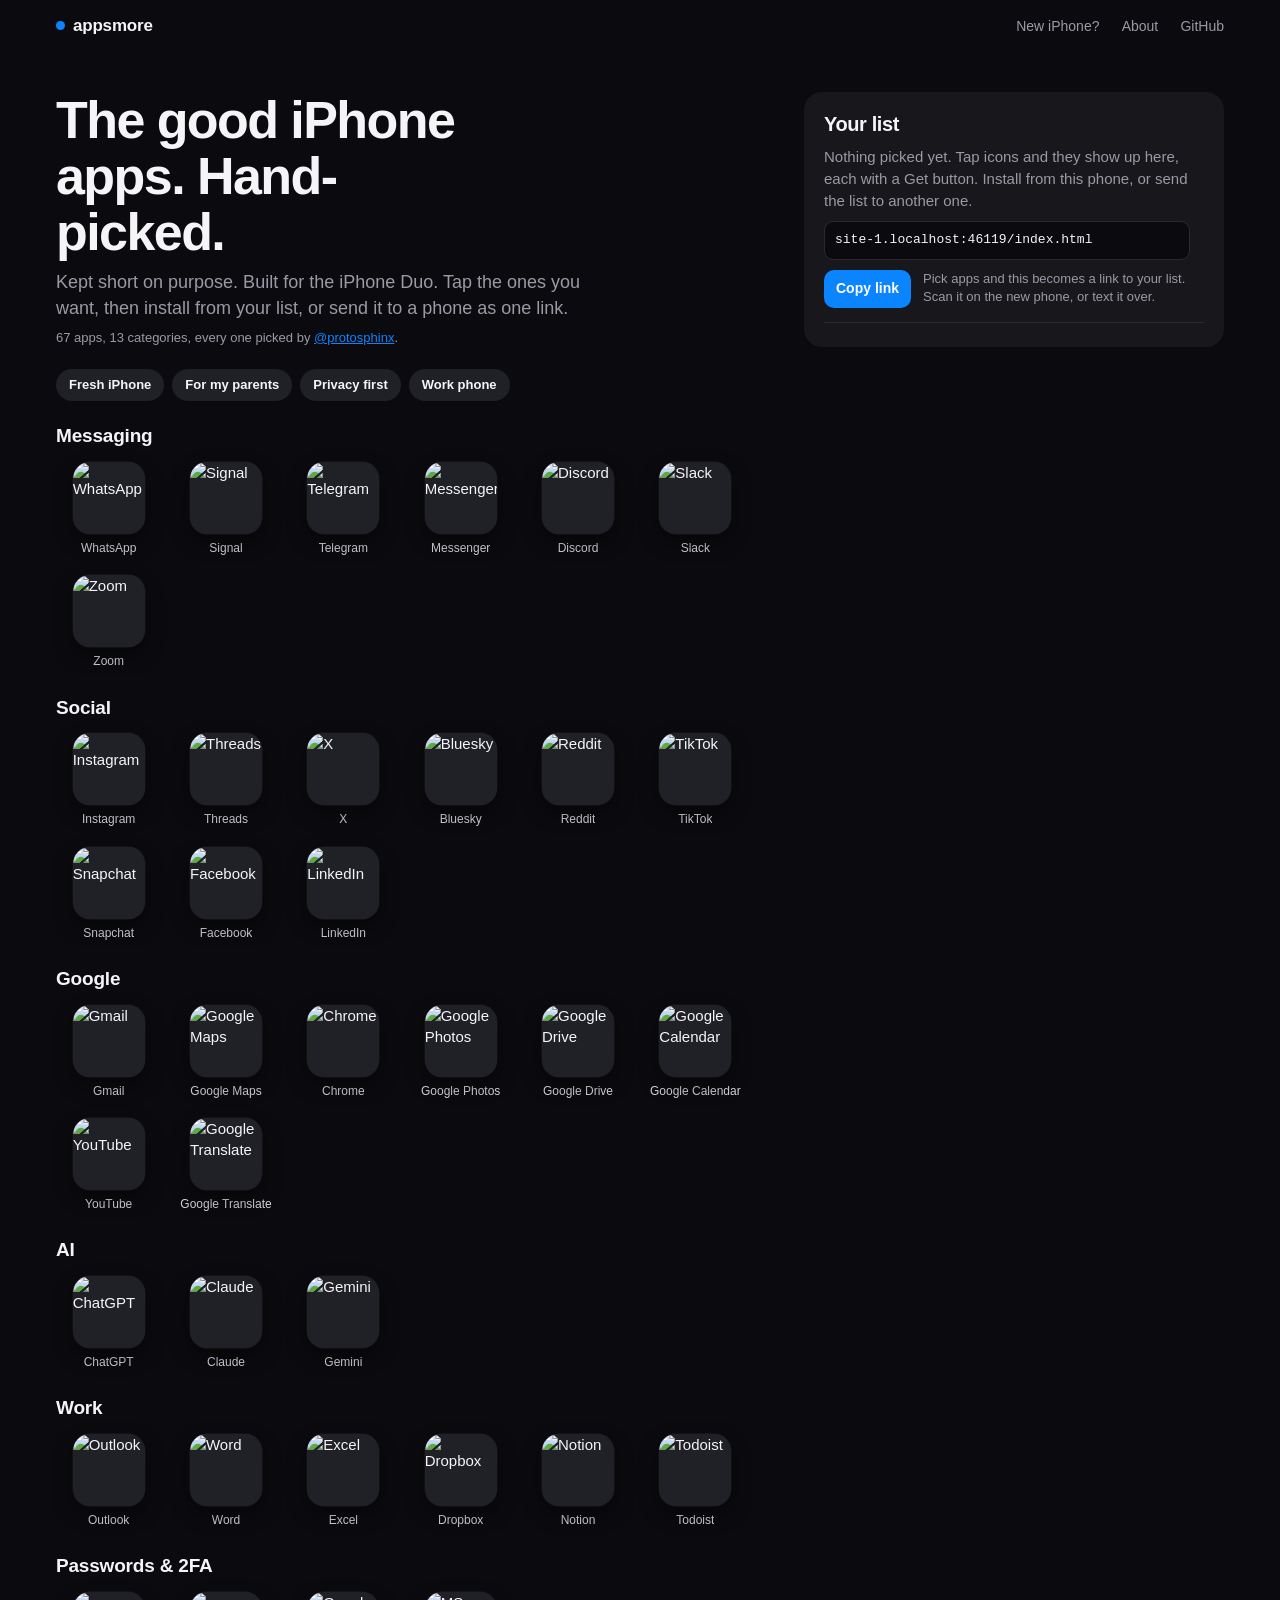
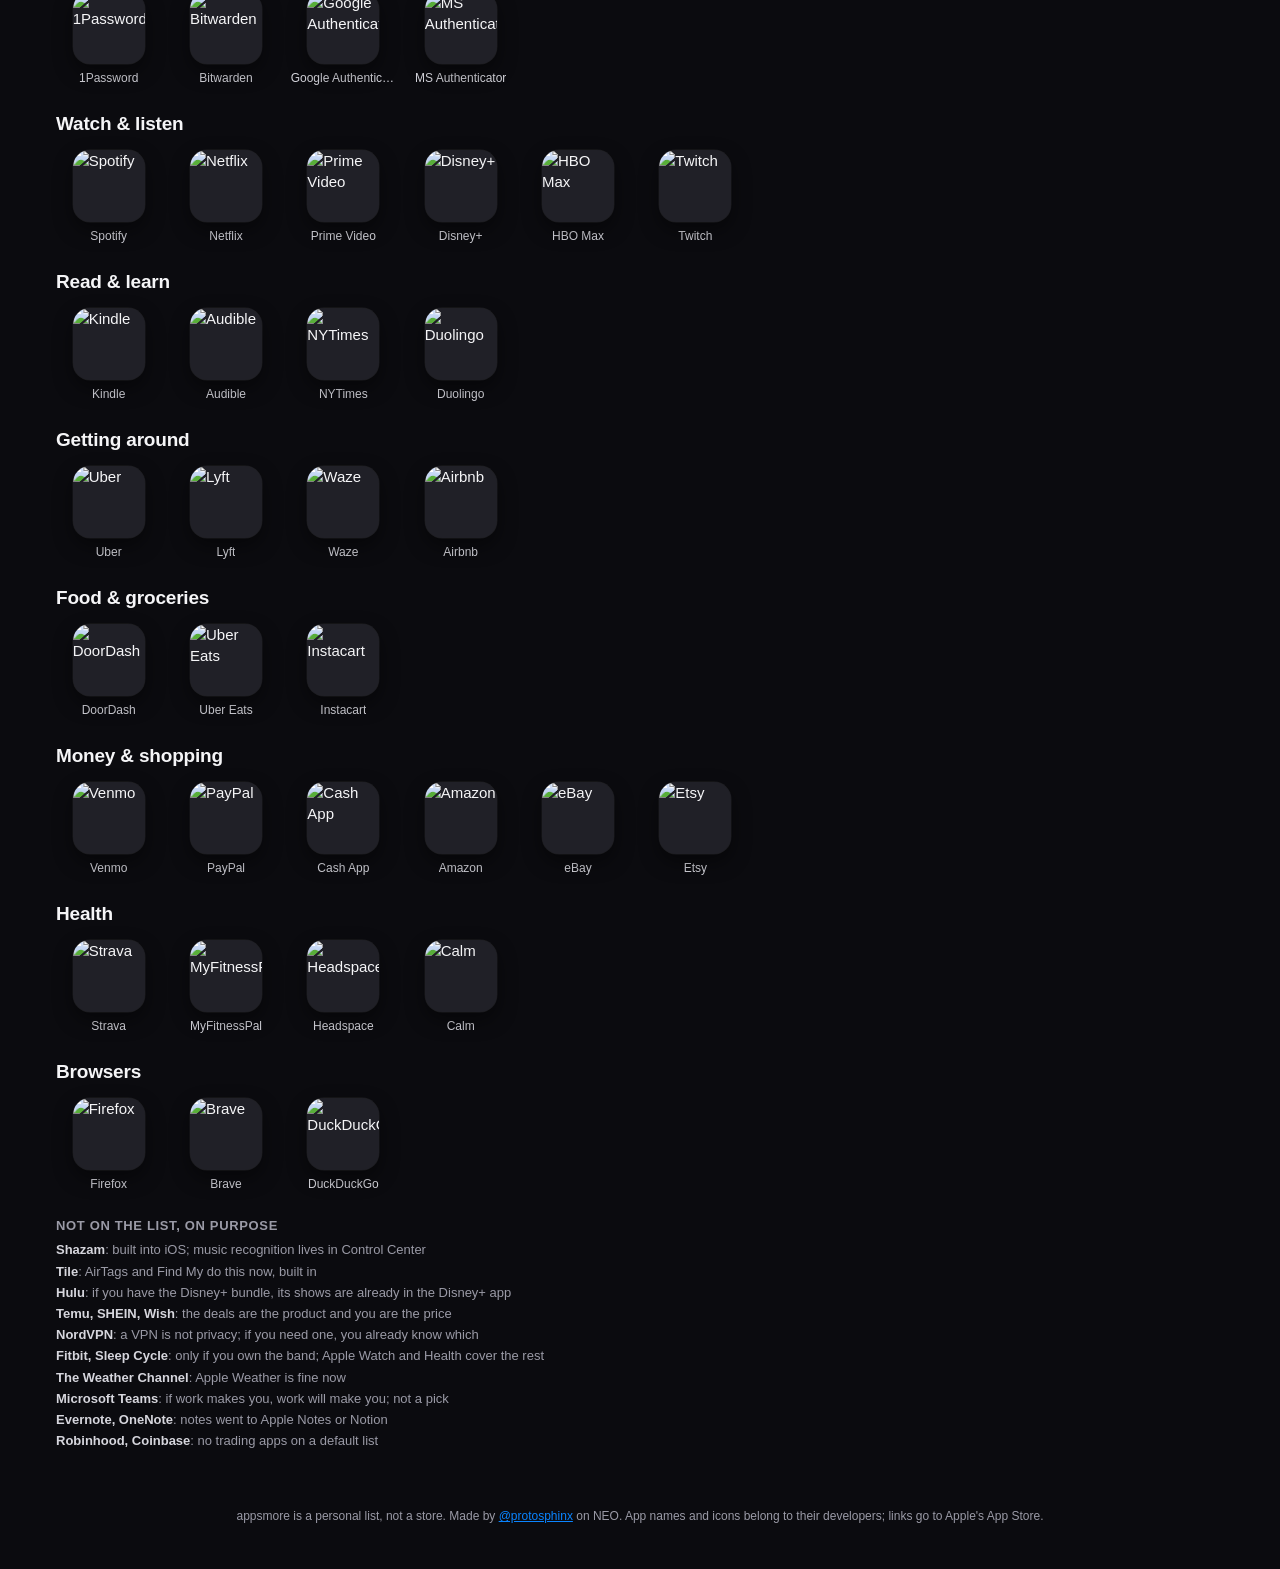
==== commit 6146f7f6: "Short links: Cloudflare Worker (worker/) + "Short link" button worker/src/index.js runs on appsmore." ====
--- a/index.html
+++ b/index.html
@@ -17,7 +17,7 @@
 <meta name="twitter:title" content="appsmore: hand-picked iPhone apps, built for the iPhone Duo">
 <meta name="twitter:image" content="https://appsmore.com/og.png">
 <meta name="theme-color" content="#0b0b0f">
-<link rel="stylesheet" href="style.css?v=15">
+<link rel="stylesheet" href="style.css?v=16">
 <link rel="icon" href="/favicon.ico" sizes="48x48">
 <link rel="icon" href="/favicon.svg" type="image/svg+xml">
 <link rel="icon" href="/favicon-32.png" type="image/png" sizes="32x32">
@@ -177,6 +177,7 @@
         <div class="qr" id="qr"></div>
         <div class="copyrow">
           <button class="btn" id="copy">Copy link</button>
+          <button class="btn secondary" id="shorten" hidden>Short link</button>
           <p class="hint" id="hint">Scan on the new phone, or text it the link. The whole list is in the link; nothing is stored anywhere.</p>
         </div>
       </div>
@@ -195,8 +196,8 @@
   appsmore is a personal list, not a store. Made by <a href="https://x.com/protosphinx" rel="me noopener">@protosphinx</a> on NEO. App names and icons belong to their developers; links go to Apple's App Store.
 </footer>
 
-<script src="apps.js?v=15"></script>
-<script src="common.js?v=15"></script>
+<script src="apps.js?v=16"></script>
+<script src="common.js?v=16"></script>
 <script src="https://cdnjs.cloudflare.com/ajax/libs/qrcode-generator/1.4.4/qrcode.min.js" crossorigin="anonymous"></script>
 <script>
 (async function () {
@@ -316,15 +317,36 @@
       }));
     }
     const url = n ? AM.listUrl(list) : location.href.replace(/[?#].*$/, '');
+    showLink(url);
+    $('#shorten').hidden = !n;
+    $('#shorten').textContent = 'Short link';
+  }
+
+  function showLink(url) {
     $('#url').textContent = url.replace(/^https?:\/\//, '');
     $('#url').href = url;
     const qr = $('#qr'); qr.innerHTML = '';
     if (window.qrcode) {
       try { const q = qrcode(0, 'M'); q.addData(url); q.make(); qr.innerHTML = q.createSvgTag({ cellSize: 4, margin: 0, scalable: true }); }
-      catch (e) { /* too long for a QR: the link box still works */ }
+      catch (e) { /* too long for a QR: the link still works */ }
     }
     qr.hidden = !qr.firstChild;
   }
+
+  // Short link: appsmore.com/tigereatsapple, minted by the Cloudflare Worker.
+  // The same list always gets the same phrase. Lives a year from last use;
+  // the long link above never expires.
+  $('#shorten').addEventListener('click', async () => {
+    const b = $('#shorten'); b.textContent = 'One sec';
+    try {
+      const r = await fetch('/api/short', { method: 'POST', headers: { 'content-type': 'application/json' }, body: JSON.stringify({ list: AM.encodeList(ids()) }) });
+      const j = await r.json();
+      if (!r.ok || !j.url) throw new Error(j.error || r.status);
+      showLink(j.url);
+      $('#hint').textContent = 'Short links last a year from their last use. The long link never expires.';
+      b.hidden = true;
+    } catch (e) { b.textContent = 'No short link right now'; setTimeout(() => (b.textContent = 'Short link'), 2500); }
+  });
 
   $('#copy').addEventListener('click', async () => {
     const b = $('#copy'), url = $('#url').href;
--- a/style.css
+++ b/style.css
@@ -106,7 +106,9 @@
 .qr { grid-column: 2; grid-row: 1 / span 2; flex: none; background: #fff; padding: 6px; border-radius: 10px; }
 .qr svg { display: block; width: 104px; height: 104px; }
 .copyrow { grid-column: 1; display: flex; gap: 12px; align-items: flex-start; min-width: 0; }
-.copyrow .btn { flex: none; width: 96px; padding-left: 0; padding-right: 0; text-align: center; }
+.copyrow { flex-wrap: wrap; }
+.copyrow .btn { flex: none; padding-left: 12px; padding-right: 12px; text-align: center; white-space: nowrap; }
+.copyrow .hint { flex: 1 1 140px; }
 .hint { color: var(--muted); font-size: 13px; margin: 0; min-width: 0; }
 .btn {
   display: inline-block; background: var(--blue); color: #fff; border: 0; border-radius: 10px;
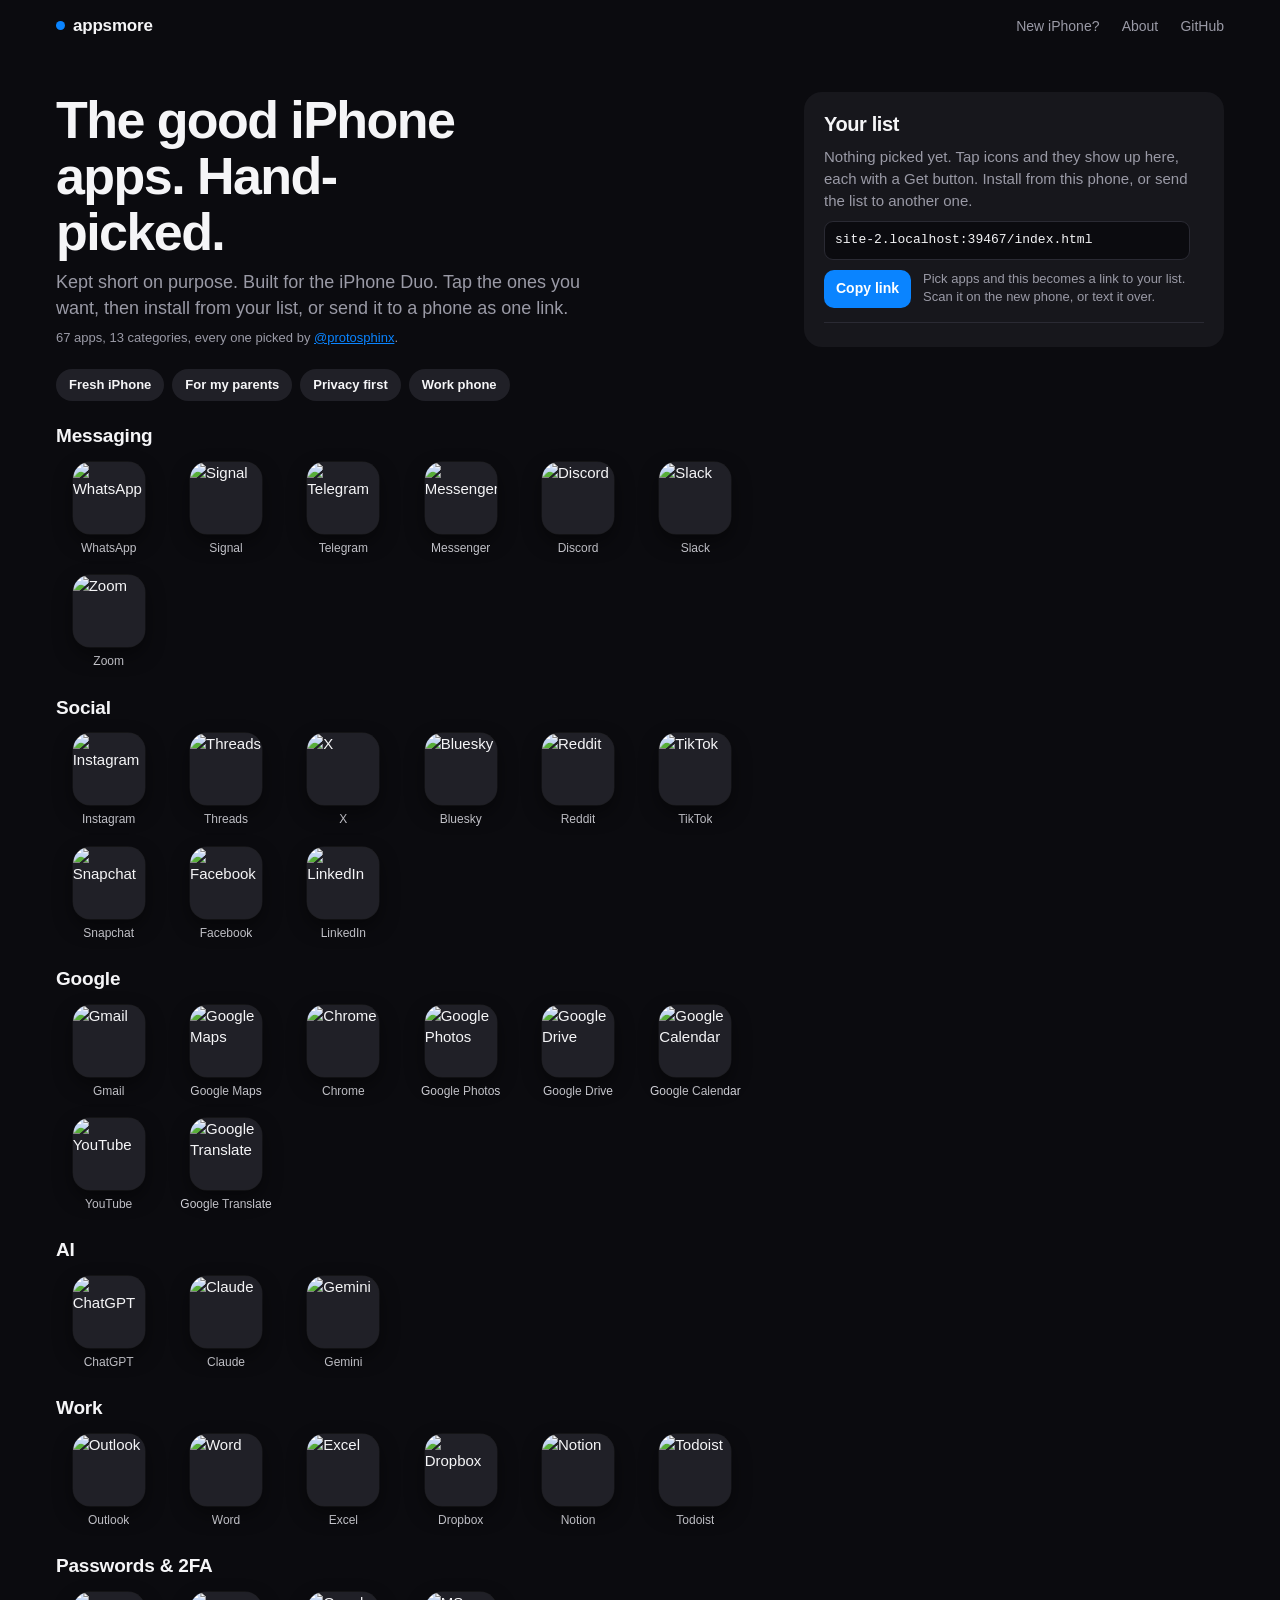
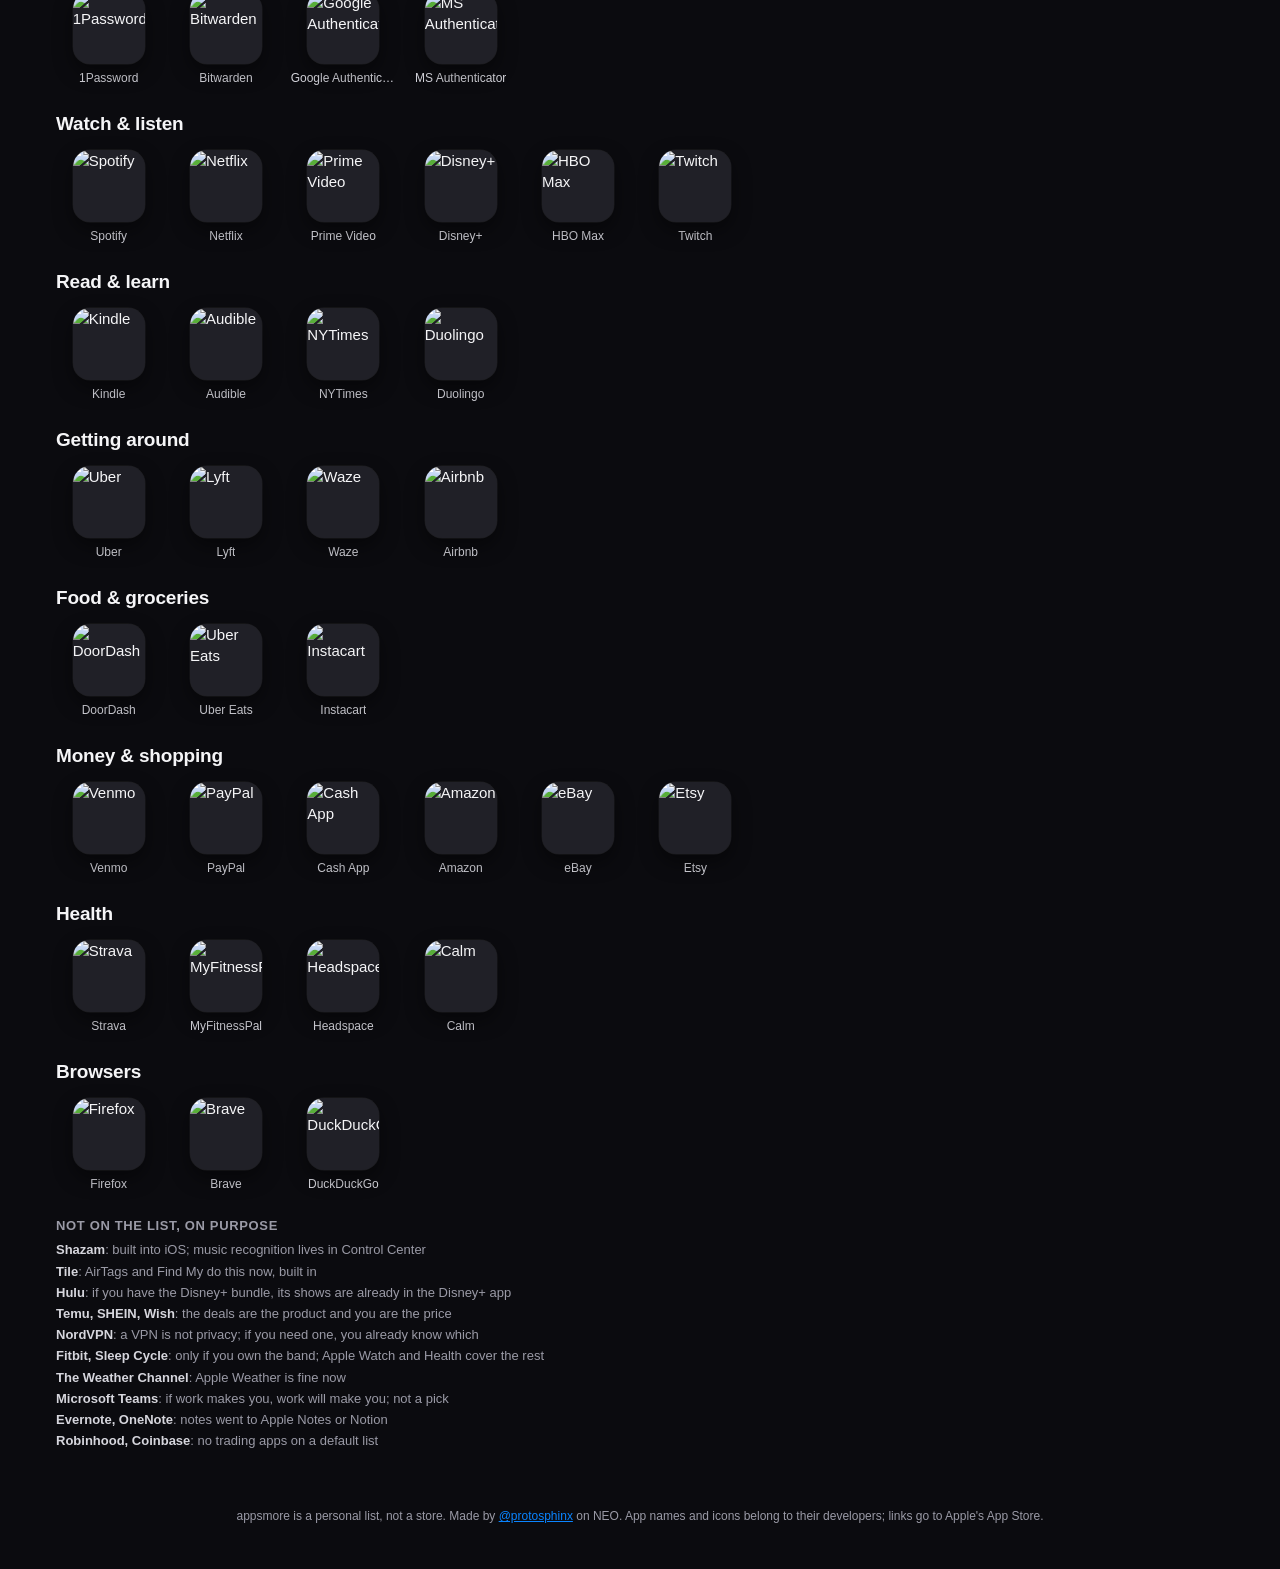
==== commit 778a319d: "Short link is the default: minted automatically once the list settles; long link one tap away; wrap " ====
--- a/index.html
+++ b/index.html
@@ -17,7 +17,7 @@
 <meta name="twitter:title" content="appsmore: hand-picked iPhone apps, built for the iPhone Duo">
 <meta name="twitter:image" content="https://appsmore.com/og.png">
 <meta name="theme-color" content="#0b0b0f">
-<link rel="stylesheet" href="style.css?v=16">
+<link rel="stylesheet" href="style.css?v=17">
 <link rel="icon" href="/favicon.ico" sizes="48x48">
 <link rel="icon" href="/favicon.svg" type="image/svg+xml">
 <link rel="icon" href="/favicon-32.png" type="image/png" sizes="32x32">
@@ -177,7 +177,6 @@
         <div class="qr" id="qr"></div>
         <div class="copyrow">
           <button class="btn" id="copy">Copy link</button>
-          <button class="btn secondary" id="shorten" hidden>Short link</button>
           <p class="hint" id="hint">Scan on the new phone, or text it the link. The whole list is in the link; nothing is stored anywhere.</p>
         </div>
       </div>
@@ -196,8 +195,8 @@
   appsmore is a personal list, not a store. Made by <a href="https://x.com/protosphinx" rel="me noopener">@protosphinx</a> on NEO. App names and icons belong to their developers; links go to Apple's App Store.
 </footer>
 
-<script src="apps.js?v=16"></script>
-<script src="common.js?v=16"></script>
+<script src="apps.js?v=17"></script>
+<script src="common.js?v=17"></script>
 <script src="https://cdnjs.cloudflare.com/ajax/libs/qrcode-generator/1.4.4/qrcode.min.js" crossorigin="anonymous"></script>
 <script>
 (async function () {
@@ -317,14 +316,25 @@
       }));
     }
     const url = n ? AM.listUrl(list) : location.href.replace(/[?#].*$/, '');
-    showLink(url);
-    $('#shorten').hidden = !n;
-    $('#shorten').textContent = 'Short link';
-  }
-
-  function showLink(url) {
-    $('#url').textContent = url.replace(/^https?:\/\//, '');
-    $('#url').href = url;
+    showLink(url, n ? 'long' : 'site');
+    if (n) shortenSoon(list);
+  }
+
+  // kind: 'site' (nothing picked), 'long' (list.html#a.b.c), 'short' (appsmore.com/phrase)
+  let longUrl = '';
+  function showLink(url, kind) {
+    const el = $('#url');
+    // zero-width spaces after the dots so a long link wraps between apps, not mid-word
+    el.textContent = url.replace(/^https?:\/\//, '').replace(/\./g, '.\u200b');
+    el.href = url;
+    const hint = $('#hint'); hint.innerHTML = '';
+    if (kind === 'site') hint.textContent = 'Pick apps and this becomes a link to your list. Scan it on the new phone, or text it over.';
+    else if (kind === 'long') { longUrl = url; hint.textContent = 'Scan on the new phone, or text it the link. The whole list is in the link.'; }
+    else {
+      hint.append(document.createTextNode('Lasts a year from its last use. Prefer the '));
+      const a = document.createElement('a'); a.href = '#'; a.textContent = 'long link'; a.addEventListener('click', (e) => { e.preventDefault(); shortFor.set(AM.encodeList(ids()), null); showLink(longUrl, 'long'); });
+      hint.append(a, document.createTextNode(' that never expires?'));
+    }
     const qr = $('#qr'); qr.innerHTML = '';
     if (window.qrcode) {
       try { const q = qrcode(0, 'M'); q.addData(url); q.make(); qr.innerHTML = q.createSvgTag({ cellSize: 4, margin: 0, scalable: true }); }
@@ -333,20 +343,26 @@
     qr.hidden = !qr.firstChild;
   }
 
-  // Short link: appsmore.com/tigereatsapple, minted by the Cloudflare Worker.
-  // The same list always gets the same phrase. Lives a year from last use;
-  // the long link above never expires.
-  $('#shorten').addEventListener('click', async () => {
-    const b = $('#shorten'); b.textContent = 'One sec';
-    try {
-      const r = await fetch('/api/short', { method: 'POST', headers: { 'content-type': 'application/json' }, body: JSON.stringify({ list: AM.encodeList(ids()) }) });
-      const j = await r.json();
-      if (!r.ok || !j.url) throw new Error(j.error || r.status);
-      showLink(j.url);
-      $('#hint').textContent = 'Short links last a year from their last use. The long link never expires.';
-      b.hidden = true;
-    } catch (e) { b.textContent = 'No short link right now'; setTimeout(() => (b.textContent = 'Short link'), 2500); }
-  });
+  // Short link: appsmore.com/tigereatsapple, minted by the Cloudflare Worker
+  // once the list has settled for a second. Same list, same phrase. If the
+  // Worker isn't reachable (local dev, outage) the long link simply stays.
+  const shortFor = new Map();   // encoded list -> short url
+  let shortTimer = 0;
+  function shortenSoon(list) {
+    const key = AM.encodeList(list);
+    clearTimeout(shortTimer);
+    if (shortFor.get(key) === null) return;                  // user chose the long link for this list
+    if (shortFor.has(key)) { showLink(shortFor.get(key), 'short'); return; }
+    shortTimer = setTimeout(async () => {
+      try {
+        const r = await fetch('/api/short', { method: 'POST', headers: { 'content-type': 'application/json' }, body: JSON.stringify({ list: key }) });
+        const j = await r.json();
+        if (!r.ok || !j.url) return;
+        shortFor.set(key, j.url);
+        if (AM.encodeList(ids()) === key) showLink(j.url, 'short');   // still the same list?
+      } catch (e) { /* long link stays */ }
+    }, 1000);
+  }
 
   $('#copy').addEventListener('click', async () => {
     const b = $('#copy'), url = $('#url').href;
--- a/style.css
+++ b/style.css
@@ -101,7 +101,7 @@
 /* send it to a phone */
 .share { margin: 10px 0 4px; padding-bottom: 14px; border-bottom: 1px solid var(--line); display: grid; grid-template-columns: minmax(0, 1fr) auto; gap: 10px 14px; align-items: start; }
 /* the whole link, wrapped, so you can read it before you copy it */
-.link { grid-column: 1; display: block; min-width: 0; font: 13px/1.45 ui-monospace, Menlo, monospace; color: var(--ink); text-decoration: none; word-break: break-all; overflow-wrap: anywhere; padding: 9px 10px; border: 1px solid var(--line); border-radius: 9px; background: var(--bg); }
+.link { grid-column: 1; display: block; min-width: 0; font: 13px/1.45 ui-monospace, Menlo, monospace; color: var(--ink); text-decoration: none; overflow-wrap: anywhere; padding: 9px 10px; border: 1px solid var(--line); border-radius: 9px; background: var(--bg); }
 .link:hover { border-color: var(--blue); }
 .qr { grid-column: 2; grid-row: 1 / span 2; flex: none; background: #fff; padding: 6px; border-radius: 10px; }
 .qr svg { display: block; width: 104px; height: 104px; }
@@ -110,6 +110,7 @@
 .copyrow .btn { flex: none; padding-left: 12px; padding-right: 12px; text-align: center; white-space: nowrap; }
 .copyrow .hint { flex: 1 1 140px; }
 .hint { color: var(--muted); font-size: 13px; margin: 0; min-width: 0; }
+.hint a { color: var(--blue); text-decoration: none; }
 .btn {
   display: inline-block; background: var(--blue); color: #fff; border: 0; border-radius: 10px;
   font: inherit; font-weight: 700; font-size: 14px; padding: 9px 15px; cursor: pointer; text-decoration: none;
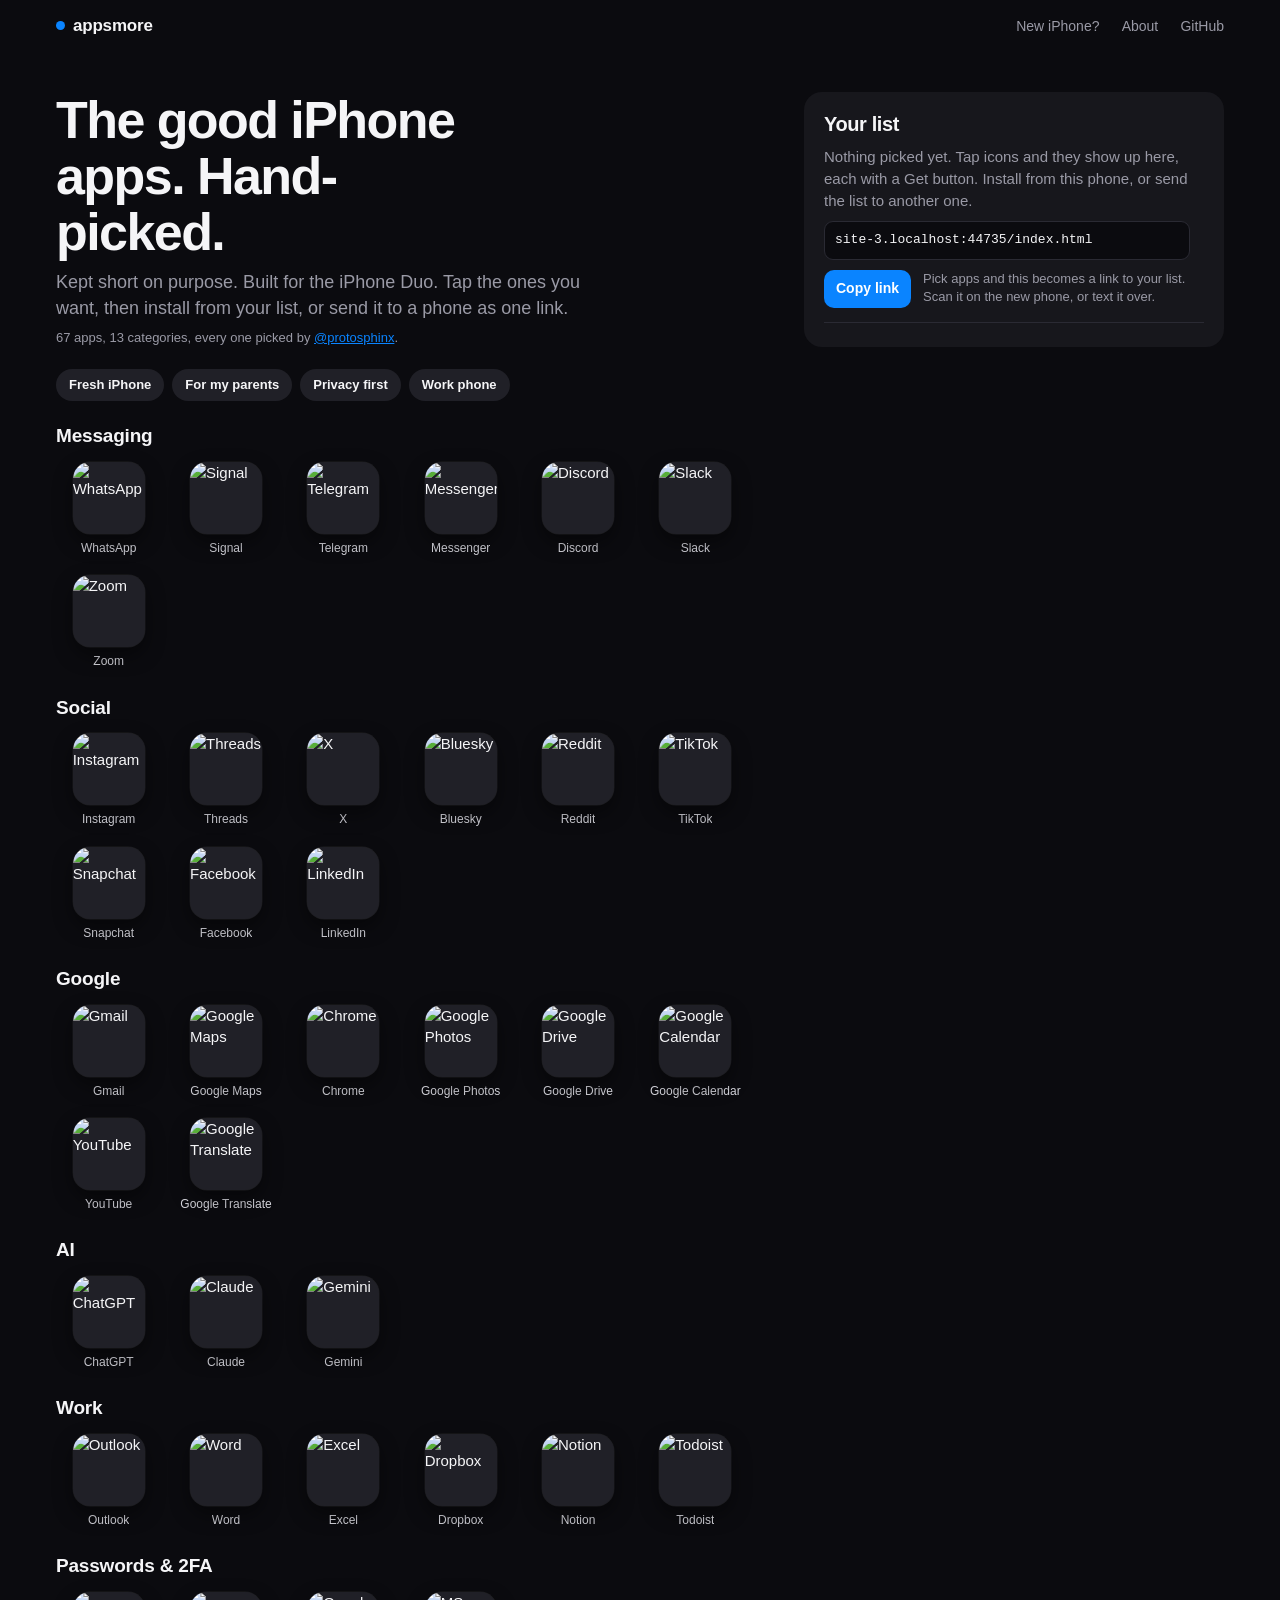
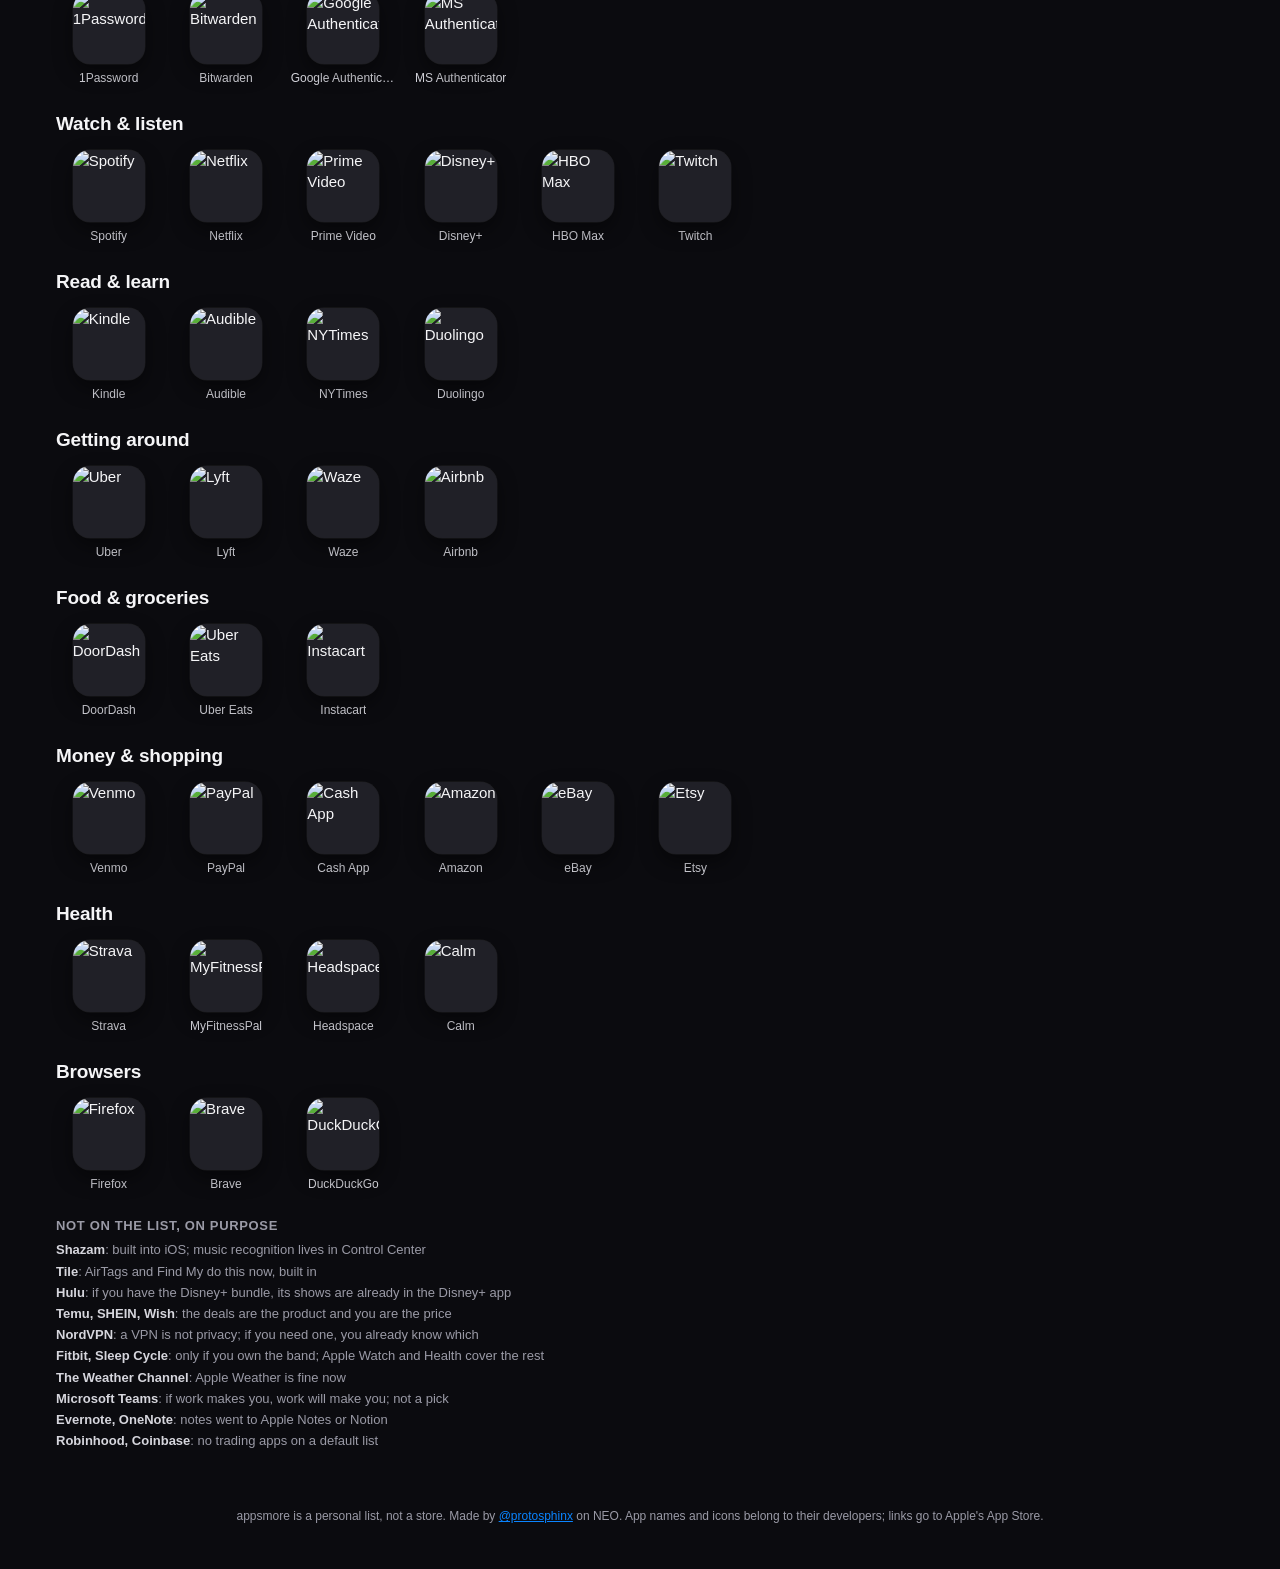
==== commit 883d71bd: "Fix: hoist longUrl/shortFor declarations above first render (TDZ error broke the QR); ?v=18" ====
--- a/index.html
+++ b/index.html
@@ -17,7 +17,7 @@
 <meta name="twitter:title" content="appsmore: hand-picked iPhone apps, built for the iPhone Duo">
 <meta name="twitter:image" content="https://appsmore.com/og.png">
 <meta name="theme-color" content="#0b0b0f">
-<link rel="stylesheet" href="style.css?v=17">
+<link rel="stylesheet" href="style.css?v=18">
 <link rel="icon" href="/favicon.ico" sizes="48x48">
 <link rel="icon" href="/favicon.svg" type="image/svg+xml">
 <link rel="icon" href="/favicon-32.png" type="image/png" sizes="32x32">
@@ -195,8 +195,8 @@
   appsmore is a personal list, not a store. Made by <a href="https://x.com/protosphinx" rel="me noopener">@protosphinx</a> on NEO. App names and icons belong to their developers; links go to Apple's App Store.
 </footer>
 
-<script src="apps.js?v=17"></script>
-<script src="common.js?v=17"></script>
+<script src="apps.js?v=18"></script>
+<script src="common.js?v=18"></script>
 <script src="https://cdnjs.cloudflare.com/ajax/libs/qrcode-generator/1.4.4/qrcode.min.js" crossorigin="anonymous"></script>
 <script>
 (async function () {
@@ -205,6 +205,9 @@
   const bar = $('#bar'), share = $('#share'), empty = $('#empty'), clear = $('#clear');
   const selected = new Set();
   let done = new Set();   // apps already installed from this device
+  let longUrl = '';             // the never-expires link for the current list
+  const shortFor = new Map();   // encoded list -> short url (null = user prefers the long link)
+  let shortTimer = 0;
 
   try { for (const id of JSON.parse(localStorage.getItem('am.sel') || '[]')) if (AM.byId.has(id)) selected.add(id); } catch (e) {}
   try { done = new Set(JSON.parse(localStorage.getItem('am.done') || '[]')); } catch (e) {}
@@ -321,7 +324,6 @@
   }
 
   // kind: 'site' (nothing picked), 'long' (list.html#a.b.c), 'short' (appsmore.com/phrase)
-  let longUrl = '';
   function showLink(url, kind) {
     const el = $('#url');
     // zero-width spaces after the dots so a long link wraps between apps, not mid-word
@@ -346,8 +348,6 @@
   // Short link: appsmore.com/tigereatsapple, minted by the Cloudflare Worker
   // once the list has settled for a second. Same list, same phrase. If the
   // Worker isn't reachable (local dev, outage) the long link simply stays.
-  const shortFor = new Map();   // encoded list -> short url
-  let shortTimer = 0;
   function shortenSoon(list) {
     const key = AM.encodeList(list);
     clearTimeout(shortTimer);
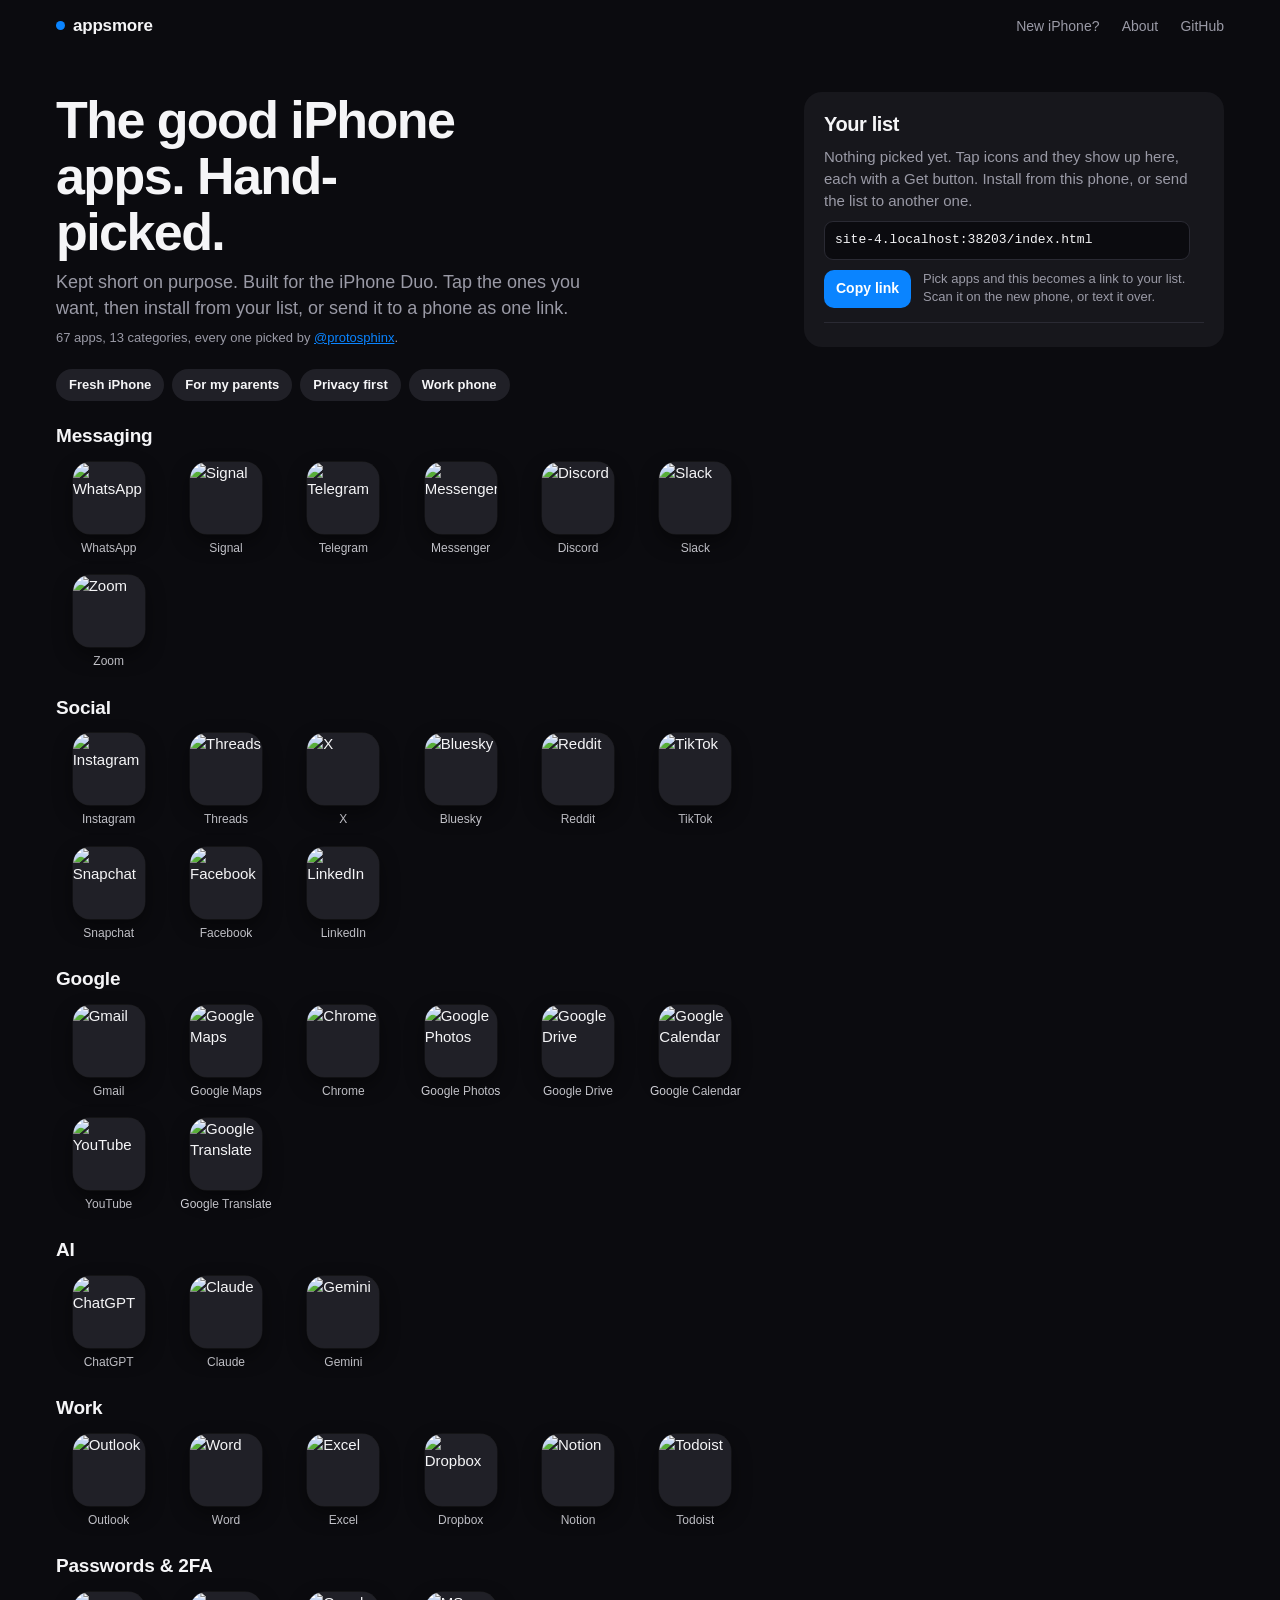
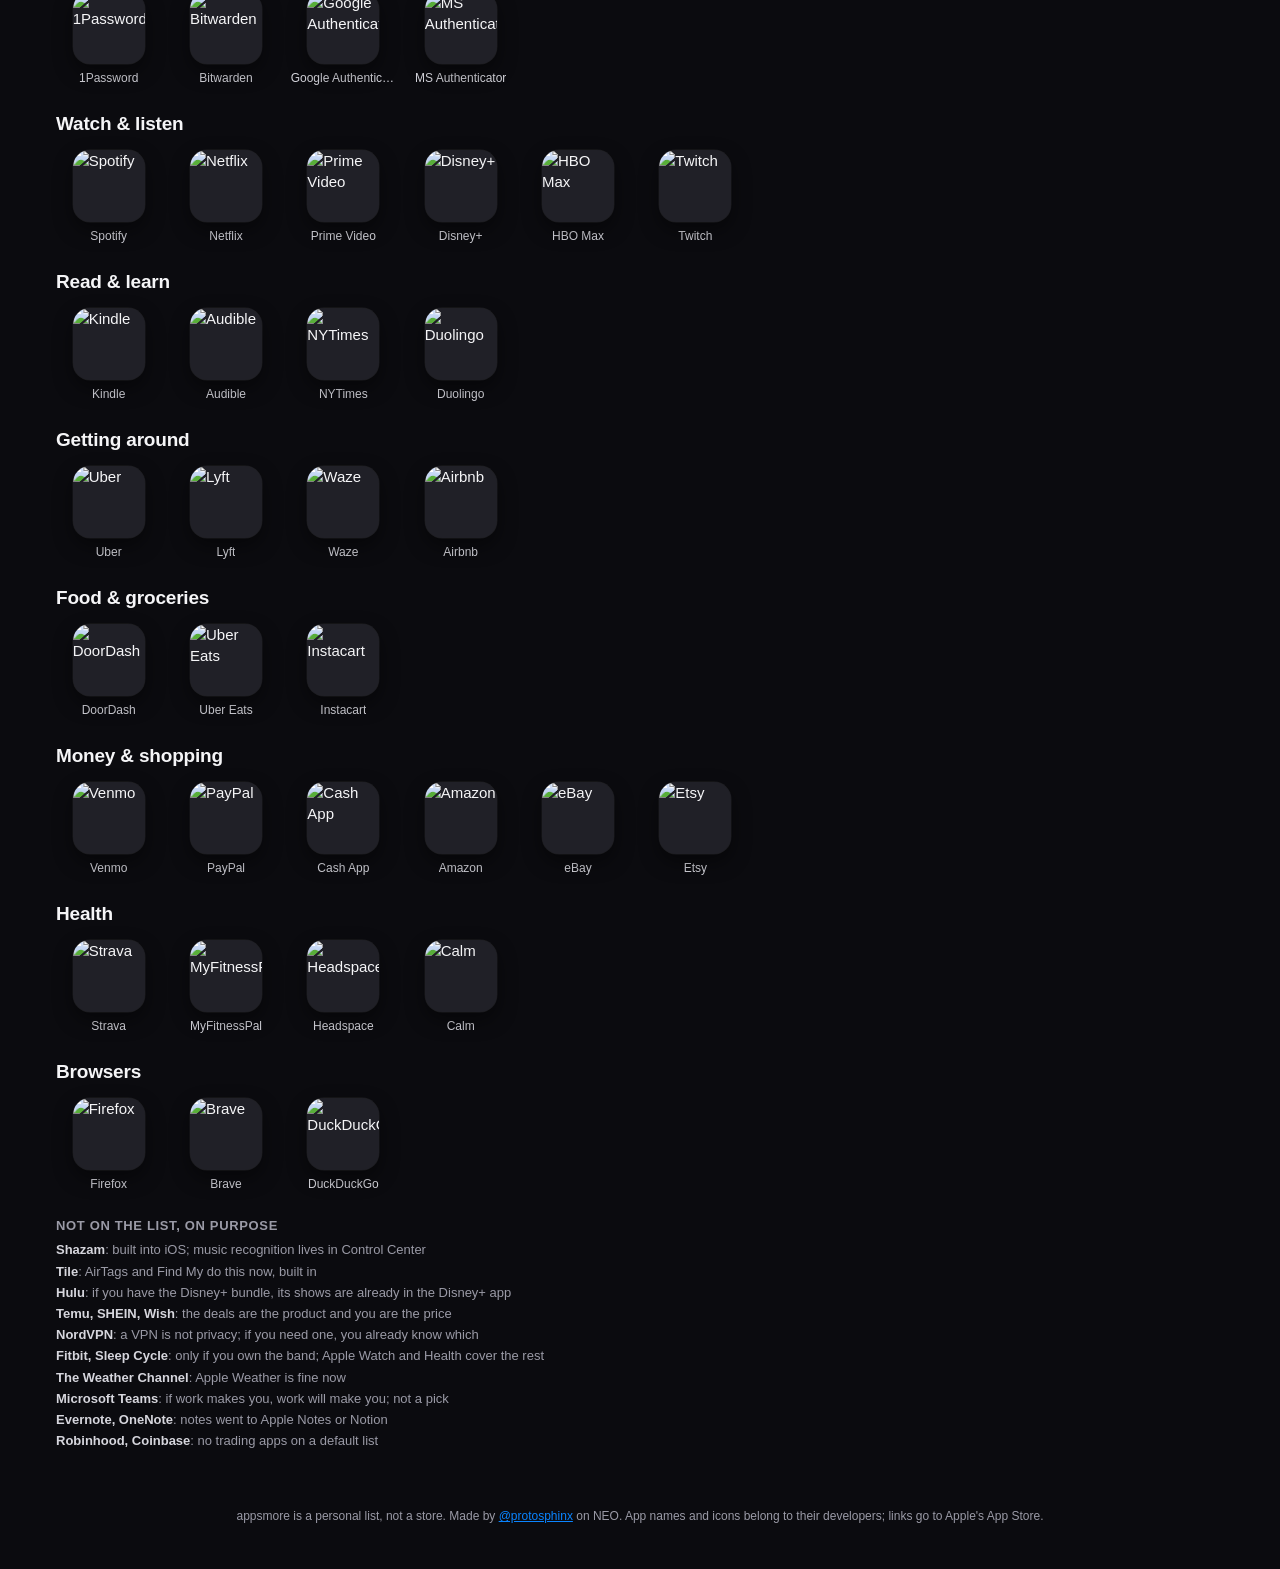
==== commit ea5e58e3: "Short link: pending state while minting instead of flashing the long link; 600ms settle; ?v=19" ====
--- a/index.html
+++ b/index.html
@@ -17,7 +17,7 @@
 <meta name="twitter:title" content="appsmore: hand-picked iPhone apps, built for the iPhone Duo">
 <meta name="twitter:image" content="https://appsmore.com/og.png">
 <meta name="theme-color" content="#0b0b0f">
-<link rel="stylesheet" href="style.css?v=18">
+<link rel="stylesheet" href="style.css?v=19">
 <link rel="icon" href="/favicon.ico" sizes="48x48">
 <link rel="icon" href="/favicon.svg" type="image/svg+xml">
 <link rel="icon" href="/favicon-32.png" type="image/png" sizes="32x32">
@@ -195,8 +195,8 @@
   appsmore is a personal list, not a store. Made by <a href="https://x.com/protosphinx" rel="me noopener">@protosphinx</a> on NEO. App names and icons belong to their developers; links go to Apple's App Store.
 </footer>
 
-<script src="apps.js?v=18"></script>
-<script src="common.js?v=18"></script>
+<script src="apps.js?v=19"></script>
+<script src="common.js?v=19"></script>
 <script src="https://cdnjs.cloudflare.com/ajax/libs/qrcode-generator/1.4.4/qrcode.min.js" crossorigin="anonymous"></script>
 <script>
 (async function () {
@@ -319,12 +319,14 @@
       }));
     }
     const url = n ? AM.listUrl(list) : location.href.replace(/[?#].*$/, '');
-    showLink(url, n ? 'long' : 'site');
-    if (n) shortenSoon(list);
+    longUrl = n ? url : '';
+    if (!n) showLink(url, 'site');
+    else shortenSoon(list);
   }
 
   // kind: 'site' (nothing picked), 'long' (list.html#a.b.c), 'short' (appsmore.com/phrase)
   function showLink(url, kind) {
+    share.classList.remove('pending');
     const el = $('#url');
     // zero-width spaces after the dots so a long link wraps between apps, not mid-word
     el.textContent = url.replace(/^https?:\/\//, '').replace(/\./g, '.\u200b');
@@ -351,17 +353,26 @@
   function shortenSoon(list) {
     const key = AM.encodeList(list);
     clearTimeout(shortTimer);
-    if (shortFor.get(key) === null) return;                  // user chose the long link for this list
+    if (shortFor.get(key) === null) { showLink(longUrl, 'long'); return; }   // user chose the long link for this list
     if (shortFor.has(key)) { showLink(shortFor.get(key), 'short'); return; }
+    // Pending: no stale phrase, no stale code, no flash of the long link.
+    share.classList.add('pending');
+    $('#url').textContent = location.host + '/\u2026';
+    $('#url').removeAttribute('href');
+    $('#qr').hidden = true;
+    $('#hint').textContent = 'Making your link.';
     shortTimer = setTimeout(async () => {
+      let url = null;
       try {
         const r = await fetch('/api/short', { method: 'POST', headers: { 'content-type': 'application/json' }, body: JSON.stringify({ list: key }) });
         const j = await r.json();
-        if (!r.ok || !j.url) return;
-        shortFor.set(key, j.url);
-        if (AM.encodeList(ids()) === key) showLink(j.url, 'short');   // still the same list?
-      } catch (e) { /* long link stays */ }
-    }, 1000);
+        if (r.ok && j.url) url = j.url;
+      } catch (e) { /* offline or no Worker: fall back to the long link */ }
+      if (AM.encodeList(ids()) !== key) return;               // list changed meanwhile; a newer mint is on its way
+      share.classList.remove('pending');
+      if (url) { shortFor.set(key, url); showLink(url, 'short'); }
+      else showLink(longUrl, 'long');
+    }, 600);
   }
 
   $('#copy').addEventListener('click', async () => {
--- a/style.css
+++ b/style.css
@@ -111,6 +111,8 @@
 .copyrow .hint { flex: 1 1 140px; }
 .hint { color: var(--muted); font-size: 13px; margin: 0; min-width: 0; }
 .hint a { color: var(--blue); text-decoration: none; }
+.share.pending .link, .share.pending .hint { opacity: .45; transition: opacity .15s; }
+.share.pending .link { cursor: default; }
 .btn {
   display: inline-block; background: var(--blue); color: #fff; border: 0; border-radius: 10px;
   font: inherit; font-weight: 700; font-size: 14px; padding: 9px 15px; cursor: pointer; text-decoration: none;
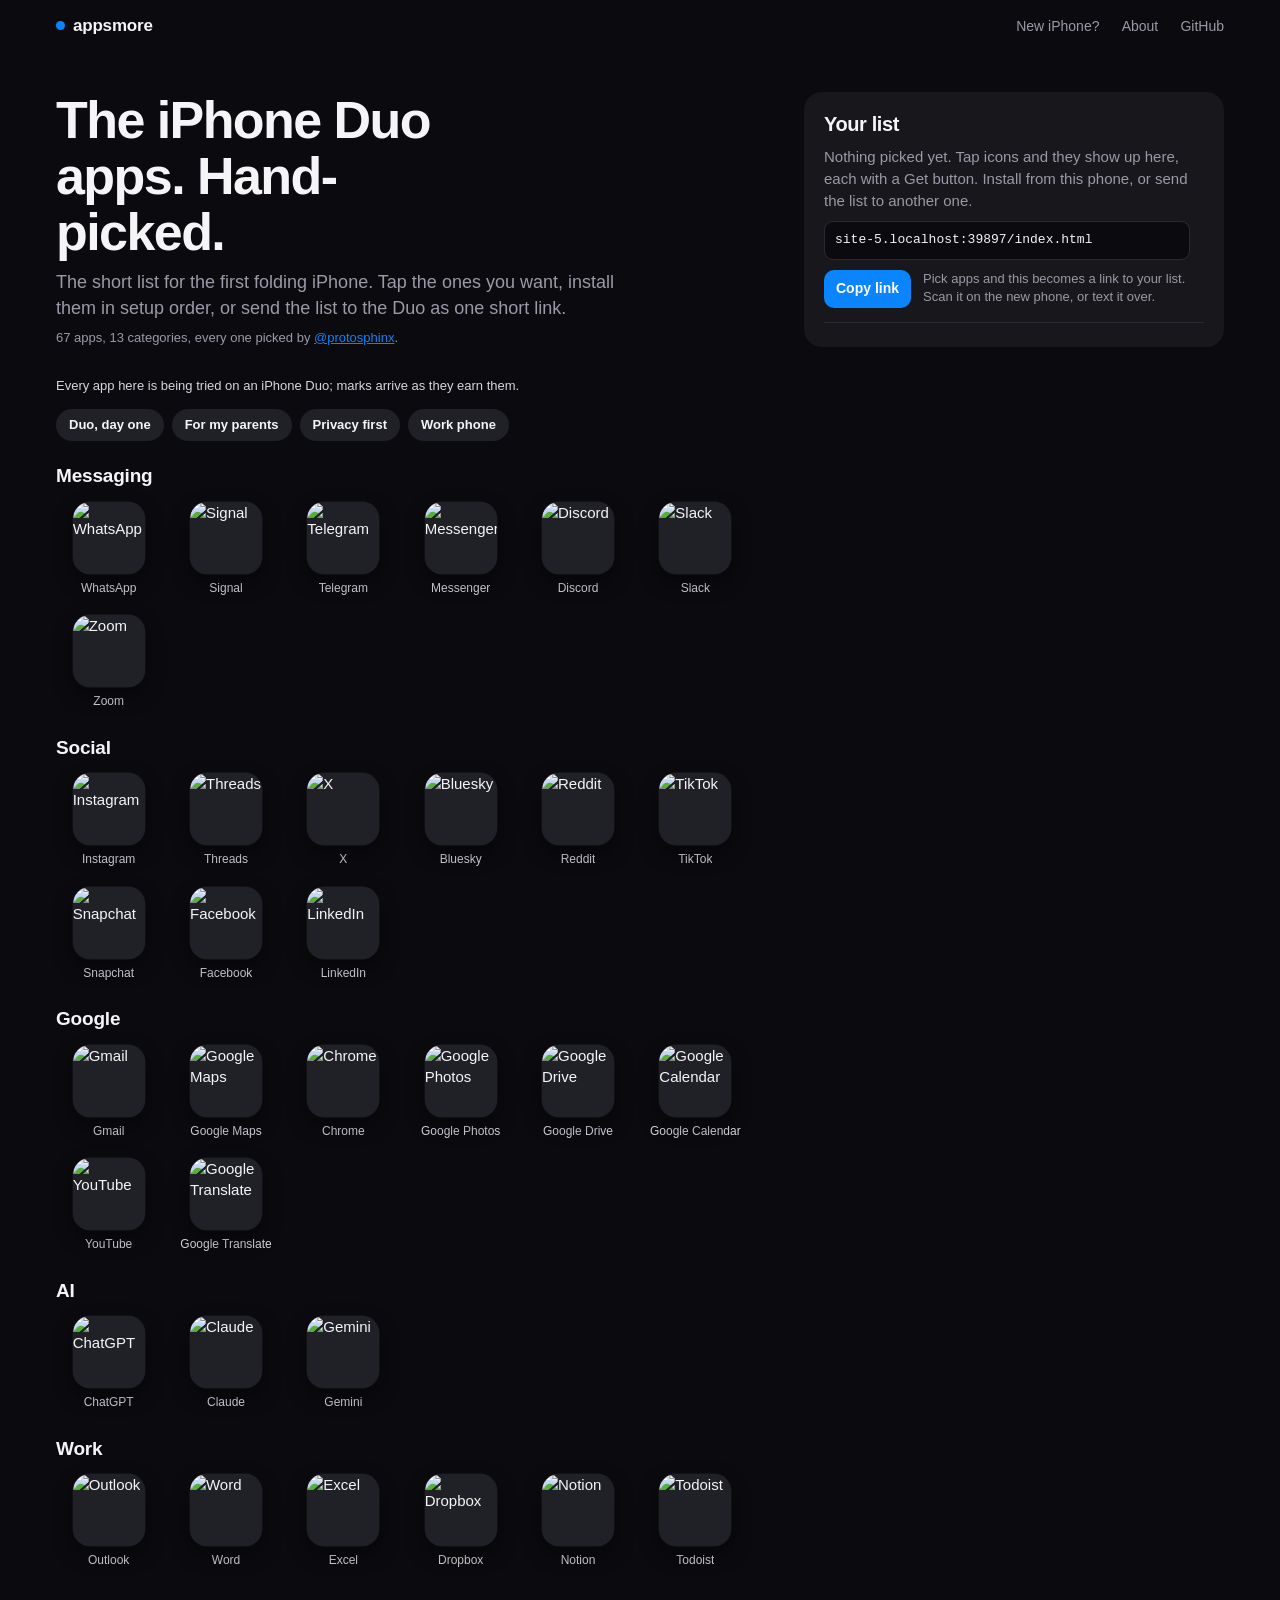
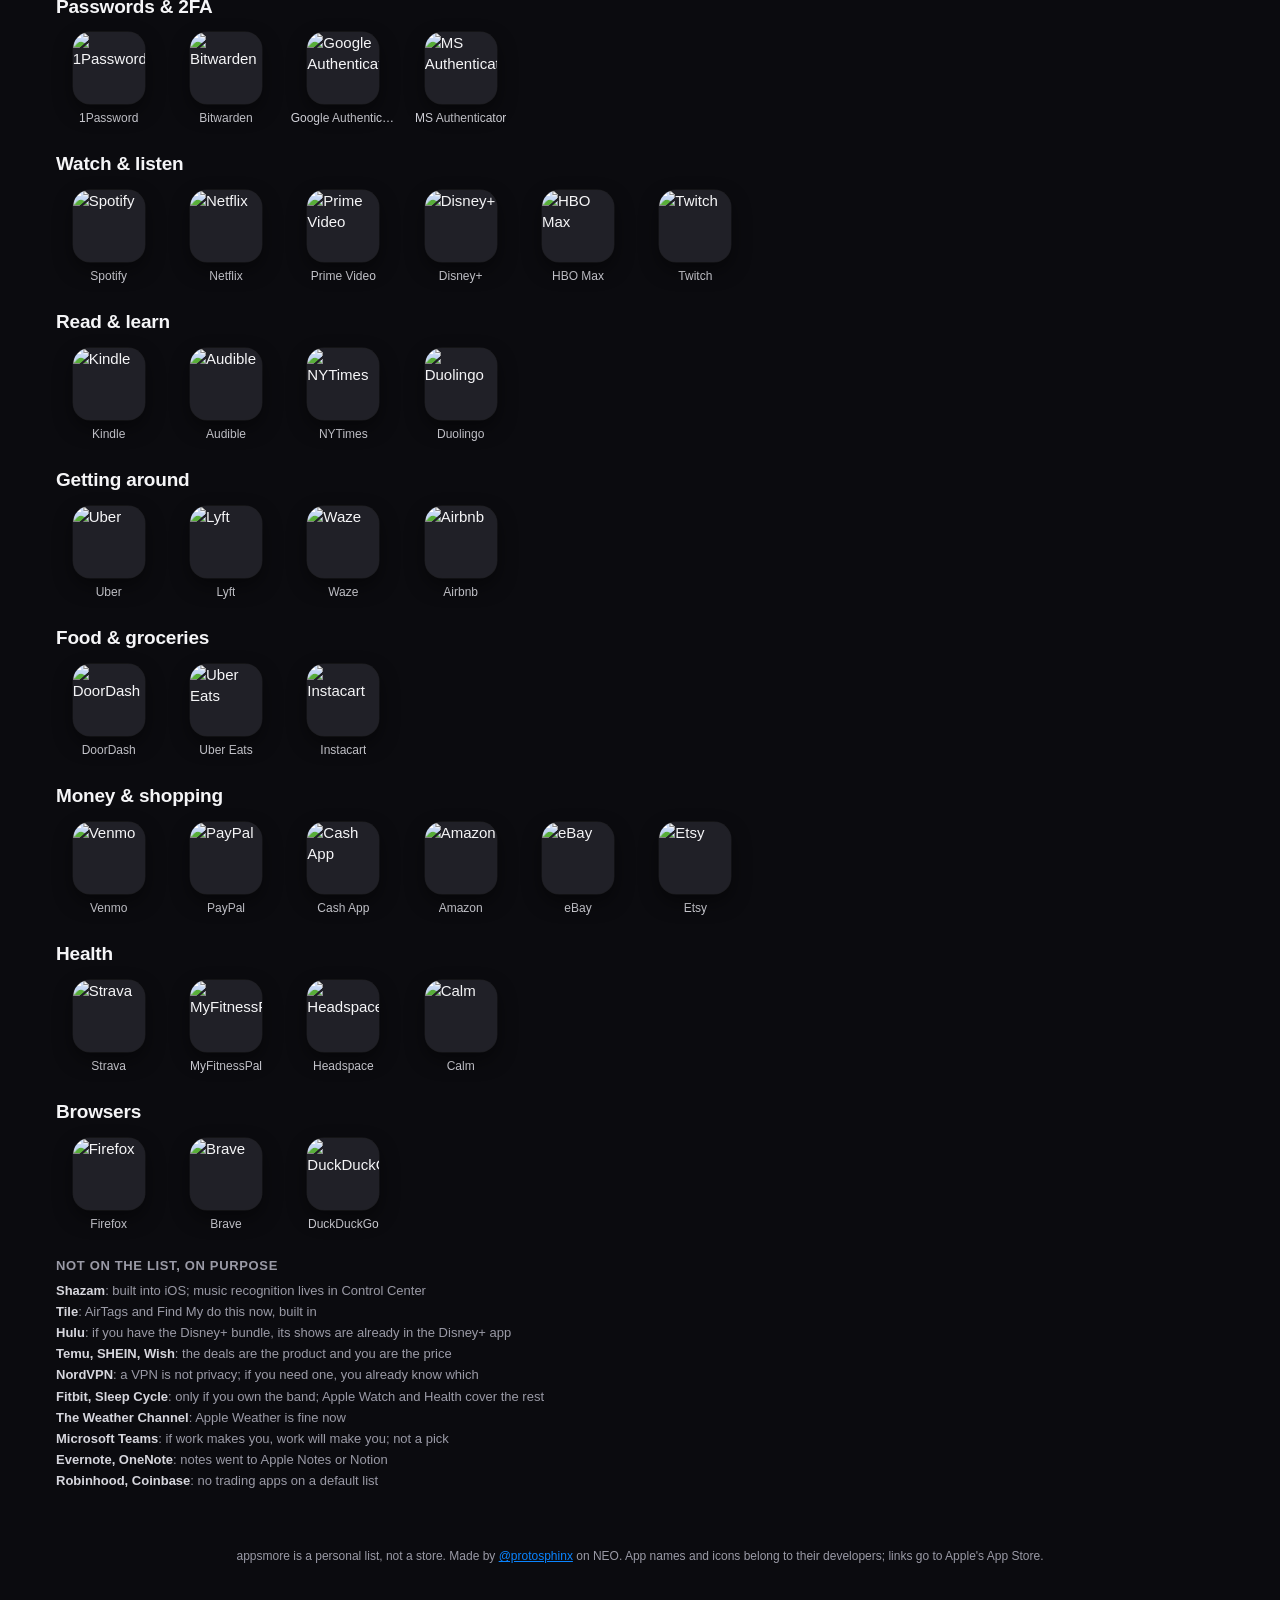
==== commit a7a0650c: "Duo-first: headline, lede, live Duo line (launch countdown then tested count), first pack 'Duo, day " ====
--- a/index.html
+++ b/index.html
@@ -3,28 +3,28 @@
 <head>
 <meta charset="utf-8">
 <meta name="viewport" content="width=device-width, initial-scale=1, viewport-fit=cover">
-<title>appsmore: hand-picked iPhone apps, built for the iPhone Duo</title>
-<meta name="description" content="The best iPhone apps, hand-picked and kept short: 67 apps in 13 categories, laid out for the iPhone Duo. Tap what you want, install in setup order, or send the list to a new iPhone as one link.">
+<title>appsmore: the iPhone Duo apps, hand-picked</title>
+<meta name="description" content="The apps worth putting on an iPhone Duo, hand-picked and kept short: 67 apps in 13 categories, laid out for both of the Duo's screens. Tap what you want, install in setup order, or send the list to the phone as one short link.">
 <link rel="canonical" href="https://appsmore.com/">
-<meta property="og:title" content="appsmore: hand-picked iPhone apps, built for the iPhone Duo">
-<meta property="og:description" content="A short, hand-picked list of iPhone apps worth installing. Tick what you want, install from the list, or send it to a phone as one link.">
+<meta property="og:title" content="appsmore: the iPhone Duo apps, hand-picked">
+<meta property="og:description" content="The short list for the first folding iPhone. Tap what you want, install in setup order, or send it to the Duo as one short link.">
 <meta property="og:url" content="https://appsmore.com/">
 <meta property="og:type" content="website">
 <meta property="og:image" content="https://appsmore.com/og.png">
 <meta property="og:image:width" content="1200">
 <meta property="og:image:height" content="630">
 <meta name="twitter:card" content="summary_large_image">
-<meta name="twitter:title" content="appsmore: hand-picked iPhone apps, built for the iPhone Duo">
+<meta name="twitter:title" content="appsmore: the iPhone Duo apps, hand-picked">
 <meta name="twitter:image" content="https://appsmore.com/og.png">
 <meta name="theme-color" content="#0b0b0f">
-<link rel="stylesheet" href="style.css?v=19">
+<link rel="stylesheet" href="style.css?v=20">
 <link rel="icon" href="/favicon.ico" sizes="48x48">
 <link rel="icon" href="/favicon.svg" type="image/svg+xml">
 <link rel="icon" href="/favicon-32.png" type="image/png" sizes="32x32">
 <link rel="apple-touch-icon" href="/apple-touch-icon.png">
 <link rel="manifest" href="/manifest.json">
 <script type="application/ld+json">
-{"@context":"https://schema.org","@type":"WebSite","name":"appsmore","url":"https://appsmore.com/","description":"A short, hand-picked list of iPhone apps worth installing, laid out for the iPhone Duo."}
+{"@context":"https://schema.org","@type":"WebSite","name":"appsmore","url":"https://appsmore.com/","description":"The apps worth putting on an iPhone Duo, hand-picked and kept short."}
 </script>
 <!-- ld:start -->
 <script type="application/ld+json">{"@context":"https://schema.org","@type":"ItemList","name":"appsmore: hand-picked iPhone apps","url":"https://appsmore.com/","numberOfItems":67,"itemListOrder":"https://schema.org/ItemListOrderAscending","itemListElement":[{"@type":"ListItem","position":1,"item":{"@type":"SoftwareApplication","name":"WhatsApp","url":"https://apps.apple.com/app/id310633997","operatingSystem":"iOS","applicationCategory":"Messaging","author":{"@type":"Organization","name":"WhatsApp Inc."},"image":"https://is1-ssl.mzstatic.com/image/thumb/Purple221/v4/bd/ce/d2/bdced210-6893-203a-2dc0-6858122e82a8/AppIcon-0-0-1x_U007epad-0-0-0-1-0-0-sRGB-0-85-220.png/256x256bb.jpg","description":"Where most of the world already is. If your family is on it, you are on it."}},{"@type":"ListItem","position":2,"item":{"@type":"SoftwareApplication","name":"Signal","url":"https://apps.apple.com/app/id874139669","operatingSystem":"iOS","applicationCategory":"Messaging","author":{"@type":"Organization","name":"Signal Messenger, LLC"},"image":"https://is1-ssl.mzstatic.com/image/thumb/Purple221/v4/10/a6/ab/10a6ab27-4ed5-d171-c219-30bb7aad2d54/AppIcon-0-0-1x_U007epad-0-0-0-1-0-0-sRGB-0-85-220.png/256x256bb.jpg","description":"The one to tell anyone to use. Private by default, run by a nonprofit."}},{"@type":"ListItem","position":3,"item":{"@type":"SoftwareApplication","name":"Telegram","url":"https://apps.apple.com/app/id686449807","operatingSystem":"iOS","applicationCategory":"Messaging","author":{"@type":"Organization","name":"Telegram FZ-LLC"},"image":"https://is1-ssl.mzstatic.com/image/thumb/Purple211/v4/01/b6/99/01b699a0-d264-d1c3-c798-50aedd0be3db/Telegram-0-0-1x_U007epad-0-1-0-sRGB-85-220.png/256x256bb.jpg","description":"Big groups, channels and bots. Not end-to-end encrypted by default, so treat it as public."}},{"@type":"ListItem","position":4,"item":{"@type":"SoftwareApplication","name":"Messenger","url":"https://apps.apple.com/app/id454638411","operatingSystem":"iOS","applicationCategory":"Messaging","author":{"@type":"Organization","name":"Meta Platforms, Inc."},"image":"https://is1-ssl.mzstatic.com/image/thumb/Purple211/v4/b4/fb/bf/b4fbbfa1-c997-b03b-2589-61f84f3ff6fc/AppIcon-0-0-1x_U007epad-0-1-0-sRGB-85-220.png/256x256bb.jpg","description":"Only because your Facebook friends message you here. Skip it if they don't."}},{"@type":"ListItem","position":5,"item":{"@type":"SoftwareApplication","name":"Discord","url":"https://apps.apple.com/app/id985746746","operatingSystem":"iOS","applicationCategory":"Messaging","author":{"@type":"Organization","name":"Discord Inc."},"image":"https://is1-ssl.mzstatic.com/image/thumb/Purple221/v4/3b/49/1d/3b491ddd-2b41-fd44-042f-f01b2899ecd2/AppIcon-0-0-1x_U007epad-0-1-0-85-220.png/256x256bb.jpg","description":"Where communities live now, from game servers to open source projects."}},{"@type":"ListItem","position":6,"item":{"@type":"SoftwareApplication","name":"Slack","url":"https://apps.apple.com/app/id618783545","operatingSystem":"iOS","applicationCategory":"Messaging","author":{"@type":"Organization","name":"SLACK TECHNOLOGIES L.L.C."},"image":"https://is1-ssl.mzstatic.com/image/thumb/Purple211/v4/fc/b4/7a/fcb47af8-bfc3-807c-3ad1-552f4e59e9df/slack_icon_prod-0-0-1x_U007epad-0-1-sRGB-85-220.png/256x256bb.jpg","description":"Work chat. You don't pick it, your job does."}},{"@type":"ListItem","position":7,"item":{"@type":"SoftwareApplication","name":"Zoom","url":"https://apps.apple.com/app/id546505307","operatingSystem":"iOS","applicationCategory":"Messaging","author":{"@type":"Organization","name":"Zoom Communications, Inc."},"image":"https://is1-ssl.mzstatic.com/image/thumb/Purple221/v4/37/4f/35/374f35c0-dace-8544-9ceb-1ff1adeb5c11/AppIcon-0-0-1x_U007epad-0-1-0-0-85-220.png/256x256bb.jpg","description":"The video call that always works, even on bad Wi-Fi."}},{"@type":"ListItem","position":8,"item":{"@type":"SoftwareApplication","name":"Instagram","url":"https://apps.apple.com/app/id389801252","operatingSystem":"iOS","applicationCategory":"Social","author":{"@type":"Organization","name":"Instagram, Inc."},"image":"https://is1-ssl.mzstatic.com/image/thumb/Purple211/v4/5a/18/99/5a189914-fa88-fab3-7ce2-506a624d2fbf/Prod-0-0-1x_U007epad-0-1-0-sRGB-85-220.png/256x256bb.jpg","description":"Photos, Reels, DMs. The one social app most people would keep."}},{"@type":"ListItem","position":9,"item":{"@type":"SoftwareApplication","name":"Threads","url":"https://apps.apple.com/app/id6446901002","operatingSystem":"iOS","applicationCategory":"Social","author":{"@type":"Organization","name":"Instagram, Inc."},"image":"https://is1-ssl.mzstatic.com/image/thumb/Purple211/v4/b1/0b/e0/b10be06e-917c-5dbd-aab0-a03cc5d648ad/Prod-0-0-1x_U007ephone-0-0-0-1-0-0-P3-85-220.png/256x256bb.jpg","description":"Instagram's text feed. Same login, quieter than X."}},{"@type":"ListItem","position":10,"item":{"@type":"SoftwareApplication","name":"X","url":"https://apps.apple.com/app/id333903271","operatingSystem":"iOS","applicationCategory":"Social","author":{"@type":"Organization","name":"X Corp."},"image":"https://is1-ssl.mzstatic.com/image/thumb/Purple211/v4/e5/6f/e7/e56fe7f9-dcab-14c7-56ae-e625a4794d56/ProductionAppIcon-0-0-1x_U007emarketing-0-8-0-0-0-85-220.png/256x256bb.jpg","description":"Still where news breaks first. Loud; curate your follows hard."}},{"@type":"ListItem","position":11,"item":{"@type":"SoftwareApplication","name":"Bluesky","url":"https://apps.apple.com/app/id6444370199","operatingSystem":"iOS","applicationCategory":"Social","author":{"@type":"Organization","name":"Bluesky PBLLC"},"image":"https://is1-ssl.mzstatic.com/image/thumb/Purple211/v4/f7/eb/09/f7eb09b2-d16f-95bc-6aa0-143738d194af/ios_icon_default-0-0-1x_U007ephone-0-1-sRGB-85-220.png/256x256bb.jpg","description":"The calm, open alternative to X. Custom feeds are the point."}},{"@type":"ListItem","position":12,"item":{"@type":"SoftwareApplication","name":"Reddit","url":"https://apps.apple.com/app/id1064216828","operatingSystem":"iOS","applicationCategory":"Social","author":{"@type":"Organization","name":"REDDIT, INC."},"image":"https://is1-ssl.mzstatic.com/image/thumb/Purple221/v4/62/9d/85/629d852f-9f8f-d543-addd-b1a0a856286d/AppIcon-0-0-1x_U007epad-0-1-0-85-220.png/256x256bb.jpg","description":"The best search results on the internet are Reddit threads. The app is finally decent."}},{"@type":"ListItem","position":13,"item":{"@type":"SoftwareApplication","name":"TikTok","url":"https://apps.apple.com/app/id835599320","operatingSystem":"iOS","applicationCategory":"Social","author":{"@type":"Organization","name":"TIKTOK PTE. LTD."},"image":"https://is1-ssl.mzstatic.com/image/thumb/Purple211/v4/fe/27/16/fe27164a-3b4e-ab54-b5e0-4e8fa4e1556a/TikTok_AppIcon26-0-0-1x_U007epad-0-1-0-85-220.png/256x256bb.jpg","description":"The best recommendation engine on any phone. Set a timer."}},{"@type":"ListItem","position":14,"item":{"@type":"SoftwareApplication","name":"Snapchat","url":"https://apps.apple.com/app/id447188370","operatingSystem":"iOS","applicationCategory":"Social","author":{"@type":"Organization","name":"Snap, Inc."},"image":"https://is1-ssl.mzstatic.com/image/thumb/Purple221/v4/00/59/bb/0059bb41-25d1-e054-dd32-979ff089b7cb/AppIcon-0-0-1x_U007epad-0-1-0-85-220.png/256x256bb.jpg","description":"If your friends are under 25, this is where they are."}},{"@type":"ListItem","position":15,"item":{"@type":"SoftwareApplication","name":"Facebook","url":"https://apps.apple.com/app/id284882215","operatingSystem":"iOS","applicationCategory":"Social","author":{"@type":"Organization","name":"Meta Platforms, Inc."},"image":"https://is1-ssl.mzstatic.com/image/thumb/Purple221/v4/5e/1d/be/5e1dbe24-886f-0e03-0874-2b7c2fdfd594/Icon-Production-0-0-1x_U007epad-0-1-0-85-220.png/256x256bb.jpg","description":"For groups, Marketplace and relatives. Turn off every notification."}},{"@type":"ListItem","position":16,"item":{"@type":"SoftwareApplication","name":"LinkedIn","url":"https://apps.apple.com/app/id288429040","operatingSystem":"iOS","applicationCategory":"Social","author":{"@type":"Organization","name":"LinkedIn Corporation"},"image":"https://is1-ssl.mzstatic.com/image/thumb/Purple221/v4/3d/24/4b/3d244b4a-52ad-5f92-0f79-829c869b9dcc/AppIcon-0-0-1x_U007emarketing-0-8-0-85-220.png/256x256bb.jpg","description":"Job changes and recruiters. Check it weekly, not daily."}},{"@type":"ListItem","position":17,"item":{"@type":"SoftwareApplication","name":"Gmail","url":"https://apps.apple.com/app/id422689480","operatingSystem":"iOS","applicationCategory":"Google","author":{"@type":"Organization","name":"Google LLC"},"image":"https://is1-ssl.mzstatic.com/image/thumb/Purple221/v4/a0/f0/57/a0f057ec-e69b-27d7-3ada-ad34c50dbfb5/gmail_2026_ios-0-0-1x_U007epad-0-0-0-1-0-0-sRGB-0-0-85-220.png/256x256bb.jpg","description":"Better search and swipes than Apple Mail if your mail is Gmail."}},{"@type":"ListItem","position":18,"item":{"@type":"SoftwareApplication","name":"Google Maps","url":"https://apps.apple.com/app/id585027354","operatingSystem":"iOS","applicationCategory":"Google","author":{"@type":"Organization","name":"Google LLC"},"image":"https://is1-ssl.mzstatic.com/image/thumb/Purple211/v4/d1/1e/12/d11e1245-3286-ffa3-da4e-f0d102520f41/maps_2025-0-0-1x_U007epad-0-0-0-1-0-0-sRGB-0-0-85-220.png/256x256bb.jpg","description":"Still the best map data, transit and reviews. Apple Maps is close now."}},{"@type":"ListItem","position":19,"item":{"@type":"SoftwareApplication","name":"Chrome","url":"https://apps.apple.com/app/id535886823","operatingSystem":"iOS","applicationCategory":"Google","author":{"@type":"Organization","name":"Google LLC"},"image":"https://is1-ssl.mzstatic.com/image/thumb/Purple211/v4/40/07/e1/4007e100-feee-a7d5-c4f8-2d5a0395530b/AppIcon-0-0-1x_U007epad-0-0-0-1-0-0-sRGB-85-220.png/256x256bb.jpg","description":"Only if your passwords and tabs already live in Chrome on the desktop."}},{"@type":"ListItem","position":20,"item":{"@type":"SoftwareApplication","name":"Google Photos","url":"https://apps.apple.com/app/id962194608","operatingSystem":"iOS","applicationCategory":"Google","author":{"@type":"Organization","name":"Google LLC"},"image":"https://is1-ssl.mzstatic.com/image/thumb/Purple211/v4/51/14/38/51143806-7e44-3988-777b-1b795ce39ba5/Photos-0-0-1x_U007epad-0-0-0-1-0-0-sRGB-0-0-85-220.png/256x256bb.jpg","description":"The best photo search there is, and a second backup next to iCloud."}},{"@type":"ListItem","position":21,"item":{"@type":"SoftwareApplication","name":"Google Drive","url":"https://apps.apple.com/app/id507874739","operatingSystem":"iOS","applicationCategory":"Google","author":{"@type":"Organization","name":"Google LLC"},"image":"https://is1-ssl.mzstatic.com/image/thumb/Purple211/v4/77/af/b3/77afb3aa-8b50-74aa-fc5c-225f1d8fd1c9/drive_2026_ios-0-0-1x_U007epad-0-0-0-1-0-0-sRGB-0-0-85-220.png/256x256bb.jpg","description":"Docs, Sheets and shared folders on the phone."}},{"@type":"ListItem","position":22,"item":{"@type":"SoftwareApplication","name":"Google Calendar","url":"https://apps.apple.com/app/id909319292","operatingSystem":"iOS","applicationCategory":"Google","author":{"@type":"Organization","name":"Google LLC"},"image":"https://is1-ssl.mzstatic.com/image/thumb/Purple221/v4/31/9b/bc/319bbcb5-0e89-34a3-a791-02a97be25757/calendar_2026_ios-0-0-1x_U007epad-0-0-0-1-0-0-sRGB-0-0-85-220.png/256x256bb.jpg","description":"If your calendar is Google, this beats Apple's for shared calendars."}},{"@type":"ListItem","position":23,"item":{"@type":"SoftwareApplication","name":"YouTube","url":"https://apps.apple.com/app/id544007664","operatingSystem":"iOS","applicationCategory":"Google","author":{"@type":"Organization","name":"Google LLC"},"image":"https://is1-ssl.mzstatic.com/image/thumb/Purple211/v4/c3/ef/fa/c3effa7a-8bcc-0bee-be55-53acb69715b2/logo_youtube_2024_q4_color-0-0-1x_U007emarketing-0-0-0-7-0-0-0-85-220.png/256x256bb.jpg","description":"The other half of the internet."}},{"@type":"ListItem","position":24,"item":{"@type":"SoftwareApplication","name":"Google Translate","url":"https://apps.apple.com/app/id414706506","operatingSystem":"iOS","applicationCategory":"Google","author":{"@type":"Organization","name":"Google LLC"},"image":"https://is1-ssl.mzstatic.com/image/thumb/Purple221/v4/8d/b5/36/8db5362b-81a2-8f29-e754-3555d08256cd/logo_translate_color-0-0-1x_U007epad-0-0-0-1-0-0-0-85-220.png/256x256bb.jpg","description":"Point the camera at a menu. Download languages before you fly."}},{"@type":"ListItem","position":25,"item":{"@type":"SoftwareApplication","name":"ChatGPT","url":"https://apps.apple.com/app/id6448311069","operatingSystem":"iOS","applicationCategory":"AI","author":{"@type":"Organization","name":"OpenAI OpCo, LLC"},"image":"https://is1-ssl.mzstatic.com/image/thumb/Purple221/v4/1e/d2/2c/1ed22c36-78c3-54c9-7b35-b6837a28c0e3/AppIcon-0-0-1x_U007epad-0-0-0-1-0-P3-85-220.png/256x256bb.jpg","description":"The one most people mean when they say AI. Voice mode is the reason to have the app."}},{"@type":"ListItem","position":26,"item":{"@type":"SoftwareApplication","name":"Claude","url":"https://apps.apple.com/app/id6473753684","operatingSystem":"iOS","applicationCategory":"AI","author":{"@type":"Organization","name":"Anthropic PBC"},"image":"https://is1-ssl.mzstatic.com/image/thumb/Purple211/v4/03/de/d8/03ded865-effd-9bbc-61b2-a94e91434a65/AppIcon-0-0-1x_U007epad-0-1-85-220.png/256x256bb.jpg","description":"Strong on long documents and careful writing. Projects keep context between chats."}},{"@type":"ListItem","position":27,"item":{"@type":"SoftwareApplication","name":"Gemini","url":"https://apps.apple.com/app/id6477489729","operatingSystem":"iOS","applicationCategory":"AI","author":{"@type":"Organization","name":"Google LLC"},"image":"https://is1-ssl.mzstatic.com/image/thumb/Purple221/v4/98/8f/b4/988fb4a7-5e80-b5ca-fc39-a3c44e9f2bfa/AppIcon-0-0-1x_U007epad-0-0-0-1-0-0-sRGB-0-0-85-220.png/256x256bb.jpg","description":"Tied into Gmail, Calendar and Maps. Best if you live in Google."}},{"@type":"ListItem","position":28,"item":{"@type":"SoftwareApplication","name":"Outlook","url":"https://apps.apple.com/app/id951937596","operatingSystem":"iOS","applicationCategory":"Work","author":{"@type":"Organization","name":"Microsoft Corporation"},"image":"https://is1-ssl.mzstatic.com/image/thumb/Purple211/v4/89/ed/b9/89edb95b-48b4-d6f0-7e2f-09545c933aca/AppIcon-outlook.prod-0-0-1x_U007epad-0-1-0-0-0-85-220.png/256x256bb.jpg","description":"The best mail app for Microsoft 365 accounts, and a good one for Gmail too."}},{"@type":"ListItem","position":29,"item":{"@type":"SoftwareApplication","name":"Word","url":"https://apps.apple.com/app/id586447913","operatingSystem":"iOS","applicationCategory":"Work","author":{"@type":"Organization","name":"Microsoft Corporation"},"image":"https://is1-ssl.mzstatic.com/image/thumb/Purple211/v4/12/92/46/129246f9-263f-e364-f33f-b201095540b4/AppIcon-0-0-1x_U007epad-0-1-0-0-sRGB-0-0-0-85-220.png/256x256bb.jpg","description":"Opens every .docx correctly. That is the job."}},{"@type":"ListItem","position":30,"item":{"@type":"SoftwareApplication","name":"Excel","url":"https://apps.apple.com/app/id586683407","operatingSystem":"iOS","applicationCategory":"Work","author":{"@type":"Organization","name":"Microsoft Corporation"},"image":"https://is1-ssl.mzstatic.com/image/thumb/Purple221/v4/35/d9/d3/35d9d370-5d64-8913-1d82-068228313dca/AppIcon-0-0-1x_U007epad-0-1-0-0-sRGB-0-0-0-85-220.png/256x256bb.jpg","description":"Real spreadsheets on a phone. Fine for reading, brave for editing."}},{"@type":"ListItem","position":31,"item":{"@type":"SoftwareApplication","name":"Dropbox","url":"https://apps.apple.com/app/id327630330","operatingSystem":"iOS","applicationCategory":"Work","author":{"@type":"Organization","name":"Dropbox, Inc."},"image":"https://is1-ssl.mzstatic.com/image/thumb/Purple221/v4/88/34/b1/8834b1df-c7df-c2db-fd3e-cd6754a64417/AppIcon-0-0-1x_U007emarketing-0-8-0-85-220.png/256x256bb.jpg","description":"Still the most reliable sync. Camera upload alone is worth it."}},{"@type":"ListItem","position":32,"item":{"@type":"SoftwareApplication","name":"Notion","url":"https://apps.apple.com/app/id1232780281","operatingSystem":"iOS","applicationCategory":"Work","author":{"@type":"Organization","name":"Notion Labs, Incorporated"},"image":"https://is1-ssl.mzstatic.com/image/thumb/Purple221/v4/36/c1/9a/36c19aa6-0c7d-e9aa-a052-ed1e9ea8544b/AppIconProd-0-0-1x_U007epad-0-0-0-1-0-0-P3-85-220.png/256x256bb.jpg","description":"Notes, docs and databases in one place. Slow to start, hard to leave."}},{"@type":"ListItem","position":33,"item":{"@type":"SoftwareApplication","name":"Todoist","url":"https://apps.apple.com/app/id572688855","operatingSystem":"iOS","applicationCategory":"Work","author":{"@type":"Organization","name":"Todoist Inc."},"image":"https://is1-ssl.mzstatic.com/image/thumb/Purple221/v4/d8/80/a1/d880a12d-431a-3770-f7f7-c06e3d405ea9/AppIcon-0-0-1x_U007epad-0-1-sRGB-85-220.png/256x256bb.jpg","description":"The to-do app that gets out of the way. Type dates in plain English."}},{"@type":"ListItem","position":34,"item":{"@type":"SoftwareApplication","name":"1Password","url":"https://apps.apple.com/app/id1511601750","operatingSystem":"iOS","applicationCategory":"Passwords & 2FA","author":{"@type":"Organization","name":"AgileBits Inc."},"image":"https://is1-ssl.mzstatic.com/image/thumb/Purple221/v4/04/c0/b9/04c0b91f-1ee8-1b18-f9cc-ca7a834ee038/AppIcon-0-0-1x_U007epad-0-8-0-P3-85-220.png/256x256bb.jpg","description":"Install this first. Everything after it is a login."}},{"@type":"ListItem","position":35,"item":{"@type":"SoftwareApplication","name":"Bitwarden","url":"https://apps.apple.com/app/id1137397744","operatingSystem":"iOS","applicationCategory":"Passwords & 2FA","author":{"@type":"Organization","name":"Bitwarden Inc"},"image":"https://is1-ssl.mzstatic.com/image/thumb/Purple221/v4/8a/d3/41/8ad3418c-4ec3-d101-748b-ebd4895572ab/AppIcon-0-0-1x_U007epad-0-1-sRGB-85-220.png/256x256bb.jpg","description":"Free, open source, and good. The other right answer."}},{"@type":"ListItem","position":36,"item":{"@type":"SoftwareApplication","name":"Google Authenticator","url":"https://apps.apple.com/app/id388497605","operatingSystem":"iOS","applicationCategory":"Passwords & 2FA","author":{"@type":"Organization","name":"Google LLC"},"image":"https://is1-ssl.mzstatic.com/image/thumb/Purple221/v4/44/16/6c/44166c7d-20fa-2e9b-66ea-73e5d45b1f5f/app_icon-0-0-1x_U007epad-0-0-0-1-0-0-0-85-220.png/256x256bb.jpg","description":"Codes for Google and anything that insists on it. Turn on cloud sync."}},{"@type":"ListItem","position":37,"item":{"@type":"SoftwareApplication","name":"MS Authenticator","url":"https://apps.apple.com/app/id983156458","operatingSystem":"iOS","applicationCategory":"Passwords & 2FA","author":{"@type":"Organization","name":"Microsoft Corporation"},"image":"https://is1-ssl.mzstatic.com/image/thumb/Purple211/v4/80/26/ad/8026adff-d8e1-15e4-3366-be76b24250b9/AppIcon-0-1x_U007emarketing-0-11-0-sRGB-85-220-0.png/256x256bb.jpg","description":"Required for most work accounts. Also does passwordless Microsoft sign-in."}},{"@type":"ListItem","position":38,"item":{"@type":"SoftwareApplication","name":"Spotify","url":"https://apps.apple.com/app/id324684580","operatingSystem":"iOS","applicationCategory":"Watch & listen","author":{"@type":"Organization","name":"Spotify"},"image":"https://is1-ssl.mzstatic.com/image/thumb/Purple211/v4/6d/e0/d6/6de0d66e-e40d-1cb9-a6cc-031808eeab93/AppIcon-0-0-1x_U007epad-0-1-0-0-sRGB-85-220.png/256x256bb.jpg","description":"Best playlists and podcasts in one app. Apple Music if you are all-Apple."}},{"@type":"ListItem","position":39,"item":{"@type":"SoftwareApplication","name":"Netflix","url":"https://apps.apple.com/app/id363590051","operatingSystem":"iOS","applicationCategory":"Watch & listen","author":{"@type":"Organization","name":"Netflix, Inc."},"image":"https://is1-ssl.mzstatic.com/image/thumb/Purple211/v4/0f/c6/b7/0fc6b7ab-2d8e-b79c-012d-db6701b071d7/AppIcon-0-0-1x_U007epad-0-1-0-sRGB-0-85-220.png/256x256bb.jpg","description":"Download on Wi-Fi before the flight."}},{"@type":"ListItem","position":40,"item":{"@type":"SoftwareApplication","name":"Prime Video","url":"https://apps.apple.com/app/id545519333","operatingSystem":"iOS","applicationCategory":"Watch & listen","author":{"@type":"Organization","name":"AMZN Mobile LLC"},"image":"https://is1-ssl.mzstatic.com/image/thumb/Purple221/v4/1d/68/61/1d6861d6-09b2-03db-4233-f72ed4640a4c/AppIcon-0-0-1x_U007epad-0-1-0-0-85-220.png/256x256bb.jpg","description":"You are probably already paying for it."}},{"@type":"ListItem","position":41,"item":{"@type":"SoftwareApplication","name":"Disney+","url":"https://apps.apple.com/app/id1446075923","operatingSystem":"iOS","applicationCategory":"Watch & listen","author":{"@type":"Organization","name":"Disney Electronic Content, Inc."},"image":"https://is1-ssl.mzstatic.com/image/thumb/Purple221/v4/cd/76/88/cd76885e-eb8a-08e7-3e3e-32f342e88839/AppIcon-0-0-1x_U007emarketing-0-8-0-0-0-85-220.png/256x256bb.jpg","description":"Disney, Pixar, Marvel, Star Wars, and Hulu's catalog if you have the bundle."}},{"@type":"ListItem","position":42,"item":{"@type":"SoftwareApplication","name":"HBO Max","url":"https://apps.apple.com/app/id1666653815","operatingSystem":"iOS","applicationCategory":"Watch & listen","author":{"@type":"Organization","name":"WarnerMedia Global Digital Services, LLC"},"image":"https://is1-ssl.mzstatic.com/image/thumb/Purple211/v4/da/e1/d0/dae1d0d6-8466-4546-ffbc-2a90b59e99bb/AppIcon-0-0-1x_U007epad-0-1-sRGB-85-220.png/256x256bb.jpg","description":"The best TV back catalog. It was Max for a while; it is HBO Max again."}},{"@type":"ListItem","position":43,"item":{"@type":"SoftwareApplication","name":"Twitch","url":"https://apps.apple.com/app/id460177396","operatingSystem":"iOS","applicationCategory":"Watch & listen","author":{"@type":"Organization","name":"Twitch Interactive, Inc."},"image":"https://is1-ssl.mzstatic.com/image/thumb/Purple221/v4/7e/53/76/7e5376ee-5f28-fe9d-290c-b23c47a8d656/TwitchAppIcon-0-0-1x_U007epad-0-1-0-sRGB-0-0-0-85-220.png/256x256bb.jpg","description":"Live streams, and the chat that goes with them."}},{"@type":"ListItem","position":44,"item":{"@type":"SoftwareApplication","name":"Kindle","url":"https://apps.apple.com/app/id302584613","operatingSystem":"iOS","applicationCategory":"Read & learn","author":{"@type":"Organization","name":"AMZN Mobile LLC"},"image":"https://is1-ssl.mzstatic.com/image/thumb/Purple211/v4/11/1b/af/111baf9c-3206-0c87-f189-cdc0ded05ba9/AppIcon-0-0-1x_U007emarketing-0-7-0-sRGB-0-0-85-220.png/256x256bb.jpg","description":"Every book you own, synced to the page. Reads well on a big screen."}},{"@type":"ListItem","position":45,"item":{"@type":"SoftwareApplication","name":"Audible","url":"https://apps.apple.com/app/id379693831","operatingSystem":"iOS","applicationCategory":"Read & learn","author":{"@type":"Organization","name":"Audible, Inc."},"image":"https://is1-ssl.mzstatic.com/image/thumb/Purple211/v4/f5/ef/4b/f5ef4b84-b4a7-1e7a-b795-935b00d11771/AppIcon-0-0-1x_U007emarketing-0-0-0-8-0-0-85-220.png/256x256bb.jpg","description":"Audiobooks. Buy credits, never full price."}},{"@type":"ListItem","position":46,"item":{"@type":"SoftwareApplication","name":"NYTimes","url":"https://apps.apple.com/app/id284862083","operatingSystem":"iOS","applicationCategory":"Read & learn","author":{"@type":"Organization","name":"The New York Times Company"},"image":"https://is1-ssl.mzstatic.com/image/thumb/Purple221/v4/c9/0f/b3/c90fb3cc-77f1-bd03-44b7-24bbbe51aa8c/Release-0-0-1x_U007epad-0-0-0-1-0-0-P3-85-220.png/256x256bb.jpg","description":"News, plus the games, which is what most subscribers actually open."}},{"@type":"ListItem","position":47,"item":{"@type":"SoftwareApplication","name":"Duolingo","url":"https://apps.apple.com/app/id570060128","operatingSystem":"iOS","applicationCategory":"Read & learn","author":{"@type":"Organization","name":"Duolingo, Inc"},"image":"https://is1-ssl.mzstatic.com/image/thumb/Purple211/v4/1c/19/70/1c19704d-b48e-5c5d-78d5-d1d5ed601474/AppIcon-0-0-1x_U007epad-0-1-85-220.png/256x256bb.jpg","description":"Five minutes a day actually adds up. The owl is not kidding."}},{"@type":"ListItem","position":48,"item":{"@type":"SoftwareApplication","name":"Uber","url":"https://apps.apple.com/app/id368677368","operatingSystem":"iOS","applicationCategory":"Getting around","author":{"@type":"Organization","name":"Uber Technologies, Inc."},"image":"https://is1-ssl.mzstatic.com/image/thumb/Purple221/v4/8f/15/52/8f15523c-afce-94bc-2d05-c1b8eb41f577/AppIcon-0-0-1x_U007emarketing-0-8-0-0-85-220.png/256x256bb.jpg","description":"Rides in most cities worldwide, one account."}},{"@type":"ListItem","position":49,"item":{"@type":"SoftwareApplication","name":"Lyft","url":"https://apps.apple.com/app/id529379082","operatingSystem":"iOS","applicationCategory":"Getting around","author":{"@type":"Organization","name":"Lyft, Inc."},"image":"https://is1-ssl.mzstatic.com/image/thumb/Purple211/v4/76/c6/fc/76c6fc2c-dad8-e66f-1483-9c000ebe977e/PassengerRelease-0-0-1x_U007ephone-0-1-sRGB-85-220.png/256x256bb.jpg","description":"Check both. It is often cheaper."}},{"@type":"ListItem","position":50,"item":{"@type":"SoftwareApplication","name":"Waze","url":"https://apps.apple.com/app/id323229106","operatingSystem":"iOS","applicationCategory":"Getting around","author":{"@type":"Organization","name":"waze"},"image":"https://is1-ssl.mzstatic.com/image/thumb/Purple221/v4/1e/3a/06/1e3a0657-eb8f-1762-cb90-69eb70f32086/AppIcon-0-0-1x_U007epad-0-1-0-85-220.png/256x256bb.jpg","description":"Best for driving: police, traffic and closures reported by other drivers."}},{"@type":"ListItem","position":51,"item":{"@type":"SoftwareApplication","name":"Airbnb","url":"https://apps.apple.com/app/id401626263","operatingSystem":"iOS","applicationCategory":"Getting around","author":{"@type":"Organization","name":"Airbnb, Inc."},"image":"https://is1-ssl.mzstatic.com/image/thumb/Purple211/v4/b7/38/74/b73874fe-ed0f-4d19-b2fd-b2b6ba2be49a/AppIcon-0-0-1x_U007epad-0-1-0-0-0-85-220.png/256x256bb.jpg","description":"Places to stay. Check-in details and host messages live in the app."}},{"@type":"ListItem","position":52,"item":{"@type":"SoftwareApplication","name":"DoorDash","url":"https://apps.apple.com/app/id719972451","operatingSystem":"iOS","applicationCategory":"Food & groceries","author":{"@type":"Organization","name":"DoorDash, Inc."},"image":"https://is1-ssl.mzstatic.com/image/thumb/Purple211/v4/b2/7e/a7/b27ea735-b92f-a541-63ac-c895957d6ab9/AppIcon-0-0-1x_U007ephone-0-1-sRGB-85-220.png/256x256bb.jpg","description":"The widest restaurant coverage in the US."}},{"@type":"ListItem","position":53,"item":{"@type":"SoftwareApplication","name":"Uber Eats","url":"https://apps.apple.com/app/id1058959277","operatingSystem":"iOS","applicationCategory":"Food & groceries","author":{"@type":"Organization","name":"Uber Technologies, Inc."},"image":"https://is1-ssl.mzstatic.com/image/thumb/Purple211/v4/4e/bd/50/4ebd506f-49fa-63f0-5394-2b202bdbb7ae/AppIcon-0-0-1x_U007emarketing-0-8-0-0-sRGB-85-220.png/256x256bb.jpg","description":"Same idea, different restaurants. Compare the fees."}},{"@type":"ListItem","position":54,"item":{"@type":"SoftwareApplication","name":"Instacart","url":"https://apps.apple.com/app/id545599256","operatingSystem":"iOS","applicationCategory":"Food & groceries","author":{"@type":"Organization","name":"Maplebear Inc"},"image":"https://is1-ssl.mzstatic.com/image/thumb/Purple211/v4/c3/d6/0b/c3d60bca-809a-1b9a-05f5-00bdb166cb11/AppIcon-0-0-1x_U007emarketing-0-8-0-0-P3-85-220.png/256x256bb.jpg","description":"Groceries delivered from the stores you already shop at."}},{"@type":"ListItem","position":55,"item":{"@type":"SoftwareApplication","name":"Venmo","url":"https://apps.apple.com/app/id351727428","operatingSystem":"iOS","applicationCategory":"Money & shopping","author":{"@type":"Organization","name":"The Delancey Corporation, LLC"},"image":"https://is1-ssl.mzstatic.com/image/thumb/Purple211/v4/3d/8e/fd/3d8efd53-c81c-81e2-c252-066c29b6f74a/AppIcon-0-0-1x_U007emarketing-0-8-0-0-sRGB-85-220.png/256x256bb.jpg","description":"How friends in the US pay each other back."}},{"@type":"ListItem","position":56,"item":{"@type":"SoftwareApplication","name":"PayPal","url":"https://apps.apple.com/app/id283646709","operatingSystem":"iOS","applicationCategory":"Money & shopping","author":{"@type":"Organization","name":"PayPal, Inc."},"image":"https://is1-ssl.mzstatic.com/image/thumb/Purple211/v4/89/50/ea/8950ea00-5bf9-6085-bfb6-cb86de2c1959/AppIcon-0-0-1x_U007ephone-0-1-0-85-220.png/256x256bb.jpg","description":"Paying strangers and sites safely. Buyer protection is the point."}},{"@type":"ListItem","position":57,"item":{"@type":"SoftwareApplication","name":"Cash App","url":"https://apps.apple.com/app/id711923939","operatingSystem":"iOS","applicationCategory":"Money & shopping","author":{"@type":"Organization","name":"Block, Inc."},"image":"https://is1-ssl.mzstatic.com/image/thumb/Purple221/v4/9f/73/04/9f730404-58f2-801f-38db-6f5328a1ee8c/AppIcon-0-0-1x_U007ephone-0-1-0-sRGB-85-220.png/256x256bb.jpg","description":"Peer payments plus a debit card."}},{"@type":"ListItem","position":58,"item":{"@type":"SoftwareApplication","name":"Amazon","url":"https://apps.apple.com/app/id297606951","operatingSystem":"iOS","applicationCategory":"Money & shopping","author":{"@type":"Organization","name":"AMZN Mobile LLC"},"image":"https://is1-ssl.mzstatic.com/image/thumb/Purple211/v4/5d/79/b8/5d79b865-9ad4-f905-696c-0e07bac67986/AppIcon-0-0-1x_U007epad-0-1-0-sRGB-0-85-220.png/256x256bb.jpg","description":"You know what this is. Turn off notifications."}},{"@type":"ListItem","position":59,"item":{"@type":"SoftwareApplication","name":"eBay","url":"https://apps.apple.com/app/id282614216","operatingSystem":"iOS","applicationCategory":"Money & shopping","author":{"@type":"Organization","name":"eBay Inc."},"image":"https://is1-ssl.mzstatic.com/image/thumb/Purple221/v4/fa/f2/fe/faf2fed8-8a52-3540-0b16-9db86f217f80/AppIcon-0-0-1x_U007epad-0-1-0-85-220.png/256x256bb.jpg","description":"Used, rare and discontinued things, with buyer protection."}},{"@type":"ListItem","position":60,"item":{"@type":"SoftwareApplication","name":"Etsy","url":"https://apps.apple.com/app/id477128284","operatingSystem":"iOS","applicationCategory":"Money & shopping","author":{"@type":"Organization","name":"Etsy, Inc."},"image":"https://is1-ssl.mzstatic.com/image/thumb/Purple211/v4/17/ea/cd/17eacd67-4199-3564-edcc-0d8164e610cc/BOEAppIcon-0-0-1x_U007epad-0-1-0-0-0-0-GLES2_U002c0-85-220.png/256x256bb.jpg","description":"Handmade and vintage from real people."}},{"@type":"ListItem","position":61,"item":{"@type":"SoftwareApplication","name":"Strava","url":"https://apps.apple.com/app/id426826309","operatingSystem":"iOS","applicationCategory":"Health","author":{"@type":"Organization","name":"Strava Inc."},"image":"https://is1-ssl.mzstatic.com/image/thumb/Purple211/v4/b6/02/e5/b602e5d5-d2bc-25fb-1b4c-aba9e55ae0e4/AppIcon-Primary-0-0-1x_U007ephone-0-1-0-0-sRGB-85-220.png/256x256bb.jpg","description":"Runs and rides, with the friends who make you keep going."}},{"@type":"ListItem","position":62,"item":{"@type":"SoftwareApplication","name":"MyFitnessPal","url":"https://apps.apple.com/app/id341232718","operatingSystem":"iOS","applicationCategory":"Health","author":{"@type":"Organization","name":"MyFitnessPal, Inc."},"image":"https://is1-ssl.mzstatic.com/image/thumb/Purple221/v4/3b/97/aa/3b97aa91-aa9d-d66d-e531-8cdef051e137/AppIcon-0-0-1x_U007emarketing-0-8-0-85-220.png/256x256bb.jpg","description":"The biggest food database. The barcode scanner does the work."}},{"@type":"ListItem","position":63,"item":{"@type":"SoftwareApplication","name":"Headspace","url":"https://apps.apple.com/app/id493145008","operatingSystem":"iOS","applicationCategory":"Health","author":{"@type":"Organization","name":"Headspace Inc."},"image":"https://is1-ssl.mzstatic.com/image/thumb/Purple221/v4/19/6d/34/196d34ee-6411-0f15-e4b6-d62afeb9594a/AppIcon-0-0-1x_U007epad-0-1-85-220.png/256x256bb.jpg","description":"Guided meditation that teaches, not just plays."}},{"@type":"ListItem","position":64,"item":{"@type":"SoftwareApplication","name":"Calm","url":"https://apps.apple.com/app/id571800810","operatingSystem":"iOS","applicationCategory":"Health","author":{"@type":"Organization","name":"Calm.com, Inc."},"image":"https://is1-ssl.mzstatic.com/image/thumb/Purple211/v4/62/6f/5c/626f5cc3-2dc7-b4b2-140e-d37219fee5f9/AppIcon-0-0-1x_U007emarketing-0-11-0-85-220.png/256x256bb.jpg","description":"Sleep stories and background sound. Pick this or Headspace, not both."}},{"@type":"ListItem","position":65,"item":{"@type":"SoftwareApplication","name":"Firefox","url":"https://apps.apple.com/app/id989804926","operatingSystem":"iOS","applicationCategory":"Browsers","author":{"@type":"Organization","name":"Mozilla Corporation"},"image":"https://is1-ssl.mzstatic.com/image/thumb/Purple211/v4/bd/ba/b7/bdbab78d-0dfe-af17-3b79-68dfb22d549b/AppIcon-0-0-1x_U007epad-0-1-0-sRGB-85-220.png/256x256bb.jpg","description":"Syncs with desktop Firefox. Strong tracking protection."}},{"@type":"ListItem","position":66,"item":{"@type":"SoftwareApplication","name":"Brave","url":"https://apps.apple.com/app/id1052879175","operatingSystem":"iOS","applicationCategory":"Browsers","author":{"@type":"Organization","name":"Brave Software, Inc."},"image":"https://is1-ssl.mzstatic.com/image/thumb/Purple211/v4/a0/01/d1/a001d104-a525-41a3-3ef6-12e14dd78a3c/AppIcon-0-0-1x_U007epad-0-1-0-sRGB-85-220.png/256x256bb.jpg","description":"Blocks ads and trackers by default. Fast."}},{"@type":"ListItem","position":67,"item":{"@type":"SoftwareApplication","name":"DuckDuckGo","url":"https://apps.apple.com/app/id663592361","operatingSystem":"iOS","applicationCategory":"Browsers","author":{"@type":"Organization","name":"Duck Duck Go, Inc."},"image":"https://is1-ssl.mzstatic.com/image/thumb/Purple211/v4/e5/24/64/e524649c-8864-66ec-6098-f0a23e7ea247/AppIcon-0-0-1x_U007epad-0-0-0-1-0-0-sRGB-0-85-220.png/256x256bb.jpg","description":"Private search and a browser that forgets. The fire button is satisfying."}}]}</script><!-- ld:end -->
@@ -45,9 +45,10 @@
 <main class="wrap">
   <div class="panes">
     <div>
-      <h1 class="title">The good iPhone apps. Hand-picked.</h1>
-      <p class="lede">Kept short on purpose. Built for the iPhone Duo. Tap the ones you want, then install from your list, or send it to a phone as one link.</p>
+      <h1 class="title">The iPhone Duo apps. Hand-picked.</h1>
+      <p class="lede">The short list for the first folding iPhone. Tap the ones you want, install them in setup order, or send the list to the Duo as one short link.</p>
       <p class="meta" id="catalog-note"></p>
+      <p class="meta duo" id="duo-note"></p>
       <div class="packs" id="packs" hidden></div>
       <section class="catalog" id="grid" aria-label="Apps by category">
         <!-- catalog:start -->
@@ -195,8 +196,8 @@
   appsmore is a personal list, not a store. Made by <a href="https://x.com/protosphinx" rel="me noopener">@protosphinx</a> on NEO. App names and icons belong to their developers; links go to Apple's App Store.
 </footer>
 
-<script src="apps.js?v=19"></script>
-<script src="common.js?v=19"></script>
+<script src="apps.js?v=20"></script>
+<script src="common.js?v=20"></script>
 <script src="https://cdnjs.cloudflare.com/ajax/libs/qrcode-generator/1.4.4/qrcode.min.js" crossorigin="anonymous"></script>
 <script>
 (async function () {
@@ -215,6 +216,17 @@
   await AM.loadIcons();
 
   $('#catalog-note').innerHTML = `${AM.ordered.length} apps, ${CATEGORIES.length} categories, every one picked by <a href="https://x.com/protosphinx" rel="me noopener">@protosphinx</a>.`;
+  // The Duo line: days to launch until Oct 23 2026, then how many apps have
+  // been tried on the inner screen (the ["duo"] tag in apps.js).
+  (function duoNote() {
+    const el = $('#duo-note');
+    const tested = AM.ordered.filter((a) => a.tags.includes('duo')).length;
+    const days = Math.ceil((Date.UTC(2026, 9, 23) - Date.now()) / 864e5);
+    if (tested) el.textContent = `Tried on an iPhone Duo so far: ${tested} of ${AM.ordered.length}. The ones that use the inner screen properly carry a Duo mark.`;
+    else if (days > 1) el.textContent = `The iPhone Duo ships in ${days} days. From that day, every app here gets tried on the inner screen, and the ones that use it properly get marked.`;
+    else if (days >= 0) el.textContent = 'The iPhone Duo ships today. Every app here is about to be tried on the inner screen.';
+    else el.textContent = 'Every app here is being tried on an iPhone Duo; marks arrive as they earn them.';
+  })();
 
   // Starter packs: one tap picks a whole set (defined in apps.js).
   // ?pack=<slug> in the URL applies one on load (the setup page links here).
--- a/style.css
+++ b/style.css
@@ -42,7 +42,8 @@
 /* headline, one line, then icons */
 .title { font-size: 34px; line-height: 1.08; font-weight: 800; letter-spacing: -0.03em; margin: 22px 0 10px; max-width: 14ch; }
 .lede { margin: 0 0 8px; color: var(--muted); font-size: 16px; max-width: 560px; }
-.meta { margin: 0 0 22px; color: var(--muted); font-size: 13px; }
+.meta { margin: 0 0 8px; color: var(--muted); font-size: 13px; }
+.meta.duo { margin-bottom: 22px; color: #d6d6dd; max-width: 560px; }
 
 /* the icon grid */
 .cat { margin: 0 0 26px; }
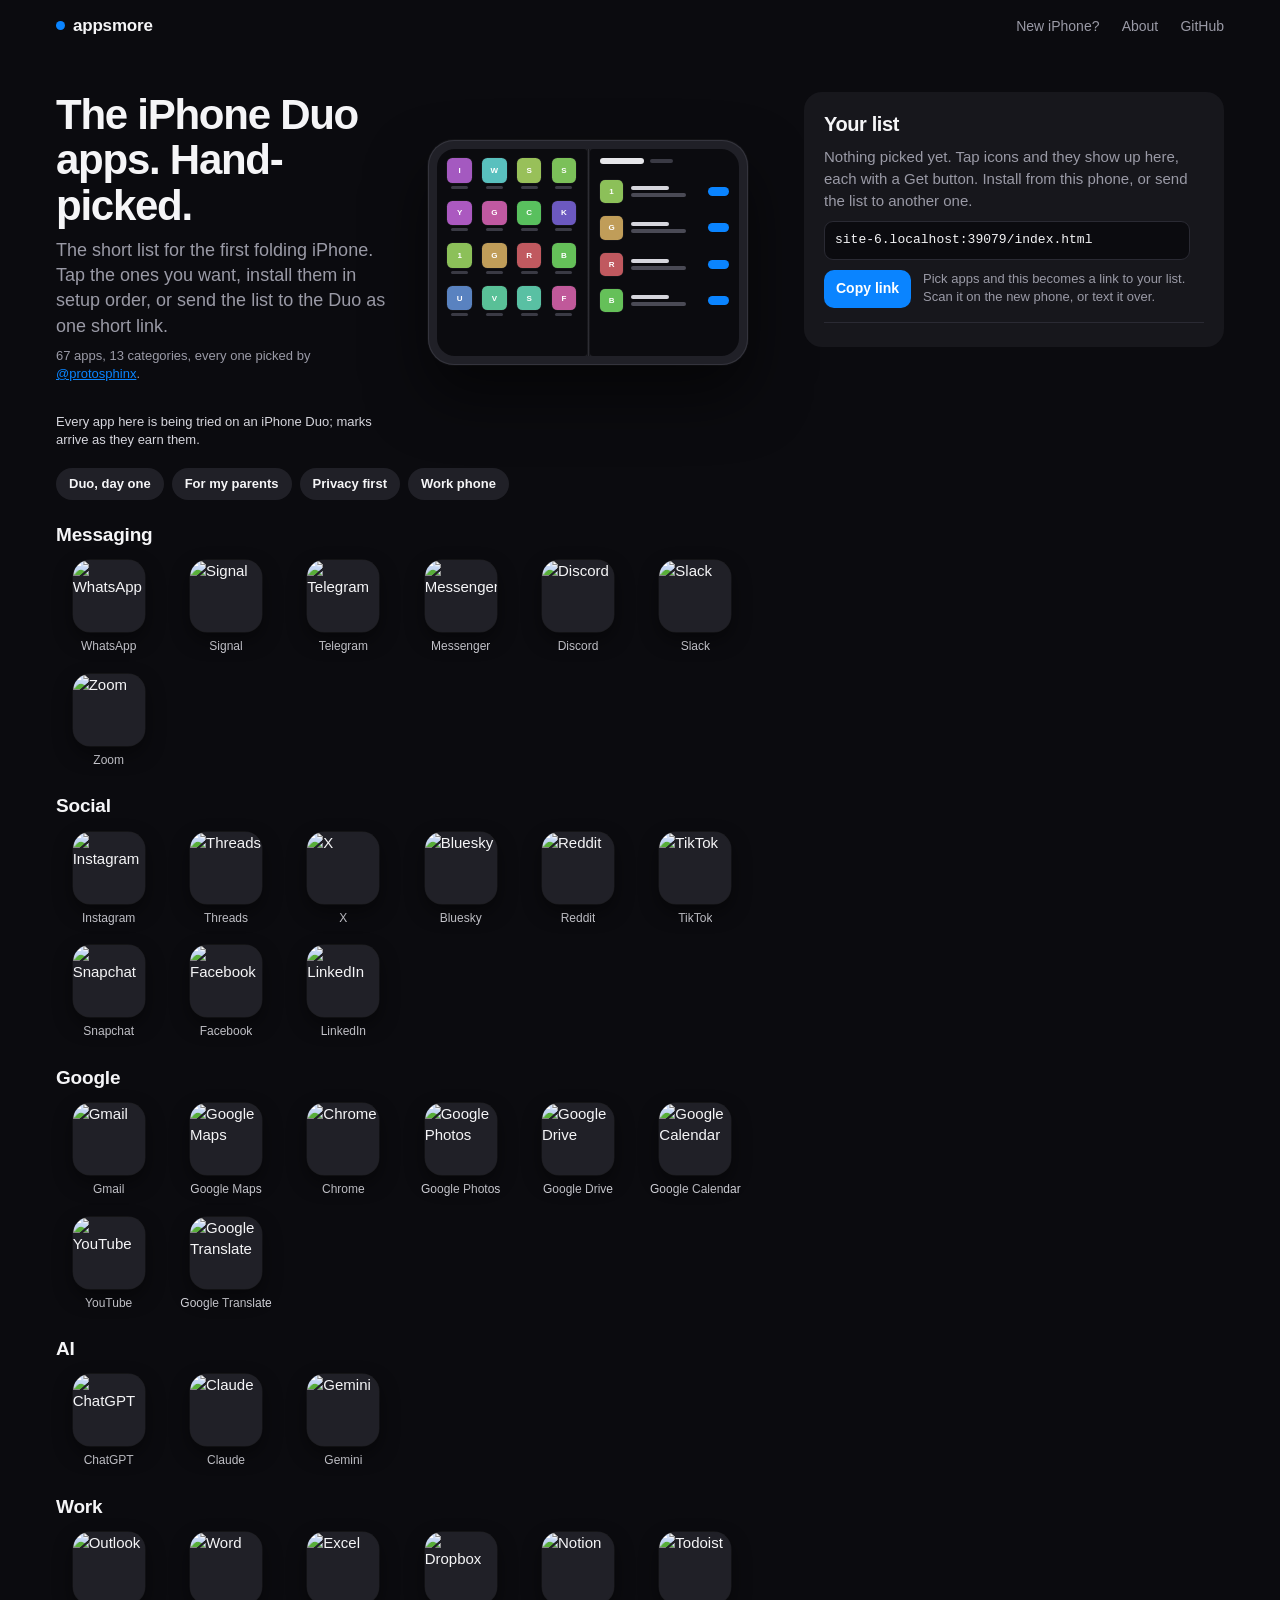
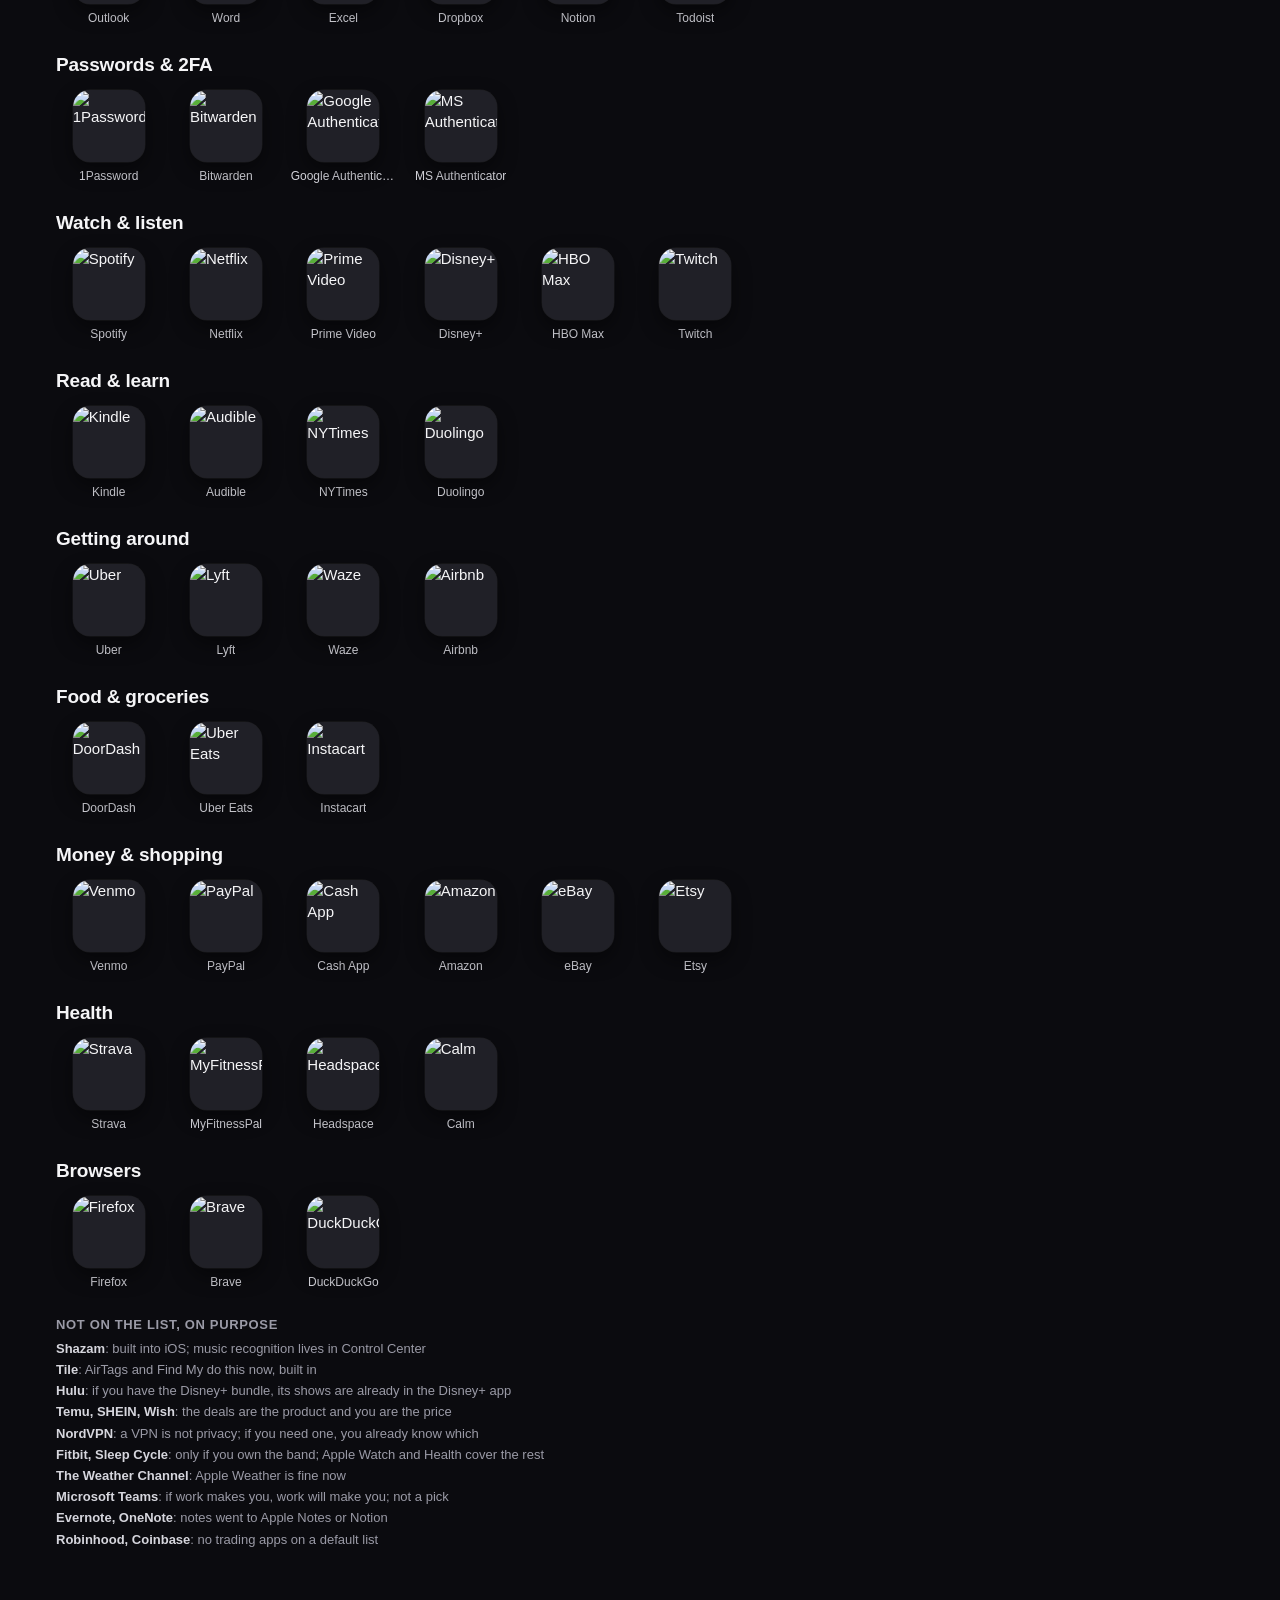
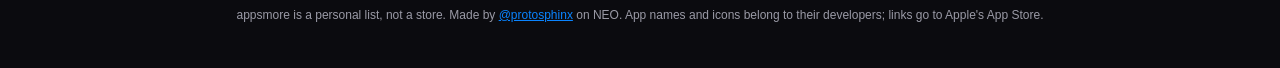
==== commit e2eb74fa: "Hero: a CSS-drawn open iPhone Duo showing the page on both screens (real icons, mini list); laptop h" ====
--- a/index.html
+++ b/index.html
@@ -17,7 +17,7 @@
 <meta name="twitter:title" content="appsmore: the iPhone Duo apps, hand-picked">
 <meta name="twitter:image" content="https://appsmore.com/og.png">
 <meta name="theme-color" content="#0b0b0f">
-<link rel="stylesheet" href="style.css?v=20">
+<link rel="stylesheet" href="style.css?v=21">
 <link rel="icon" href="/favicon.ico" sizes="48x48">
 <link rel="icon" href="/favicon.svg" type="image/svg+xml">
 <link rel="icon" href="/favicon-32.png" type="image/png" sizes="32x32">
@@ -45,10 +45,20 @@
 <main class="wrap">
   <div class="panes">
     <div>
-      <h1 class="title">The iPhone Duo apps. Hand-picked.</h1>
-      <p class="lede">The short list for the first folding iPhone. Tap the ones you want, install them in setup order, or send the list to the Duo as one short link.</p>
-      <p class="meta" id="catalog-note"></p>
-      <p class="meta duo" id="duo-note"></p>
+      <div class="hero">
+        <div class="hero-text">
+          <h1 class="title">The iPhone Duo apps. Hand-picked.</h1>
+          <p class="lede">The short list for the first folding iPhone. Tap the ones you want, install them in setup order, or send the list to the Duo as one short link.</p>
+          <p class="meta" id="catalog-note"></p>
+          <p class="meta duo" id="duo-note"></p>
+        </div>
+        <!-- An open iPhone Duo, drawn in CSS, showing this page on its two screens. Filled by the script below. -->
+        <div class="device" id="device" aria-hidden="true">
+          <div class="screen left"><div class="mini-grid" id="mini-grid"></div></div>
+          <div class="crease"></div>
+          <div class="screen right"><div class="mini-list" id="mini-list"></div></div>
+        </div>
+      </div>
       <div class="packs" id="packs" hidden></div>
       <section class="catalog" id="grid" aria-label="Apps by category">
         <!-- catalog:start -->
@@ -196,8 +206,8 @@
   appsmore is a personal list, not a store. Made by <a href="https://x.com/protosphinx" rel="me noopener">@protosphinx</a> on NEO. App names and icons belong to their developers; links go to Apple's App Store.
 </footer>
 
-<script src="apps.js?v=20"></script>
-<script src="common.js?v=20"></script>
+<script src="apps.js?v=21"></script>
+<script src="common.js?v=21"></script>
 <script src="https://cdnjs.cloudflare.com/ajax/libs/qrcode-generator/1.4.4/qrcode.min.js" crossorigin="anonymous"></script>
 <script>
 (async function () {
@@ -216,6 +226,15 @@
   await AM.loadIcons();
 
   $('#catalog-note').innerHTML = `${AM.ordered.length} apps, ${CATEGORIES.length} categories, every one picked by <a href="https://x.com/protosphinx" rel="me noopener">@protosphinx</a>.`;
+  // The drawn Duo in the hero: 16 icons on the left screen, 4 list rows on the right.
+  (function drawDuo() {
+    const grid = $('#mini-grid'), list = $('#mini-list');
+    const pickIds = [389801252, 310633997, 874139669, 324684580, 544007664, 585027354, 6448311069, 302584613, 1511601750, 422689480, 1064216828, 6444370199, 368677368, 351727428, 426826309, 989804926];
+    for (const id of pickIds) { const a = AM.byId.get(id); if (!a) continue; const t = document.createElement('span'); t.className = 'mini-tile'; t.append(AM.iconEl(a, 'ic', 128)); const nm = document.createElement('i'); t.append(nm); grid.append(t); }
+    const head = document.createElement('div'); head.className = 'mini-head'; head.innerHTML = '<b></b><i></i>'; list.append(head);
+    for (const id of pickIds.slice(8, 12)) { const a = AM.byId.get(id); if (!a) continue; const r = document.createElement('div'); r.className = 'mini-row'; r.append(AM.iconEl(a, 'ic', 128)); const bars = document.createElement('span'); bars.className = 'bars'; bars.innerHTML = '<i></i><i></i>'; const get = document.createElement('span'); get.className = 'mini-get'; r.append(bars, get); list.append(r); }
+  })();
+
   // The Duo line: days to launch until Oct 23 2026, then how many apps have
   // been tried on the inner screen (the ["duo"] tag in apps.js).
   (function duoNote() {
--- a/style.css
+++ b/style.css
@@ -192,3 +192,41 @@
 .packs-inline { display: flex; flex-wrap: wrap; gap: 8px; }
 .packs-inline .pack { text-decoration: none; }
 .prose .fine { color: var(--muted); font-size: 13px; margin-top: 26px; }
+
+/* hero: text plus a drawn, open iPhone Duo showing this page on both screens */
+.hero { display: grid; grid-template-columns: 1fr; gap: 18px 36px; align-items: center; margin-bottom: 18px; }
+.hero-text .meta.duo { margin-bottom: 0; }
+.device {
+  position: relative; width: 100%; max-width: 420px; aspect-ratio: 890 / 626; margin: 4px 0 0;
+  display: grid; grid-template-columns: 1fr 3px 1fr; gap: 0;
+  padding: 9px; border-radius: 26px; background: #202027;
+  box-shadow: inset 0 0 0 1px #34343d, 0 30px 60px rgba(0,0,0,.55), 0 0 0 1px rgba(255,255,255,.04);
+}
+.device .screen { background: var(--bg); overflow: hidden; padding: 6% 7%; }
+.device .screen.left { border-radius: 18px 3px 3px 18px; }
+.device .screen.right { border-radius: 3px 18px 18px 3px; }
+.device .crease { background: linear-gradient(90deg, rgba(0,0,0,.6), rgba(255,255,255,.06), rgba(0,0,0,.6)); }
+.mini-grid { display: grid; grid-template-columns: repeat(4, 1fr); gap: 10% 8%; }
+.mini-tile { display: flex; flex-direction: column; align-items: center; gap: 3px; }
+.mini-tile .ic { width: 100%; height: auto; aspect-ratio: 1; border-radius: 22%; box-shadow: 0 0 0 0.5px rgba(255,255,255,.08); }
+.mini-tile i { display: block; width: 70%; height: 3px; border-radius: 2px; background: #3a3a44; }
+.mini-list { display: flex; flex-direction: column; gap: 7%; height: 100%; }
+.mini-head { display: flex; align-items: center; gap: 6px; margin-bottom: 2%; }
+.mini-head b { display: block; width: 34%; height: 6px; border-radius: 3px; background: #e6e6ea; }
+.mini-head i { display: block; width: 18%; height: 4px; border-radius: 2px; background: #3a3a44; }
+.mini-row { display: flex; align-items: center; gap: 6%; }
+.mini-row .ic { width: 18%; height: auto; aspect-ratio: 1; border-radius: 22%; flex: none; box-shadow: 0 0 0 0.5px rgba(255,255,255,.08); }
+.mini-row .bars { flex: 1; display: flex; flex-direction: column; gap: 3px; }
+.mini-row .bars i { display: block; height: 4px; border-radius: 2px; background: #4a4a55; }
+.mini-row .bars i:first-child { width: 55%; background: #d6d6dd; }
+.mini-row .bars i:last-child { width: 80%; }
+.mini-row .mini-get { flex: none; width: 16%; height: 9px; border-radius: 5px; background: var(--blue); }
+.mini-tile .ic.letter, .mini-row .ic.letter { font-size: 8px; }
+@media (min-width: 626px) { .device { max-width: 460px; } }
+@media (min-width: 1100px) {
+  /* side by side; the headline gets the room, the device stays a supporting image */
+  .hero { grid-template-columns: minmax(0, 1fr) 320px; gap: 24px 32px; margin-bottom: 26px; }
+  .hero .title { font-size: 42px; max-width: none; }
+  .device { max-width: 320px; justify-self: end; }
+}
+
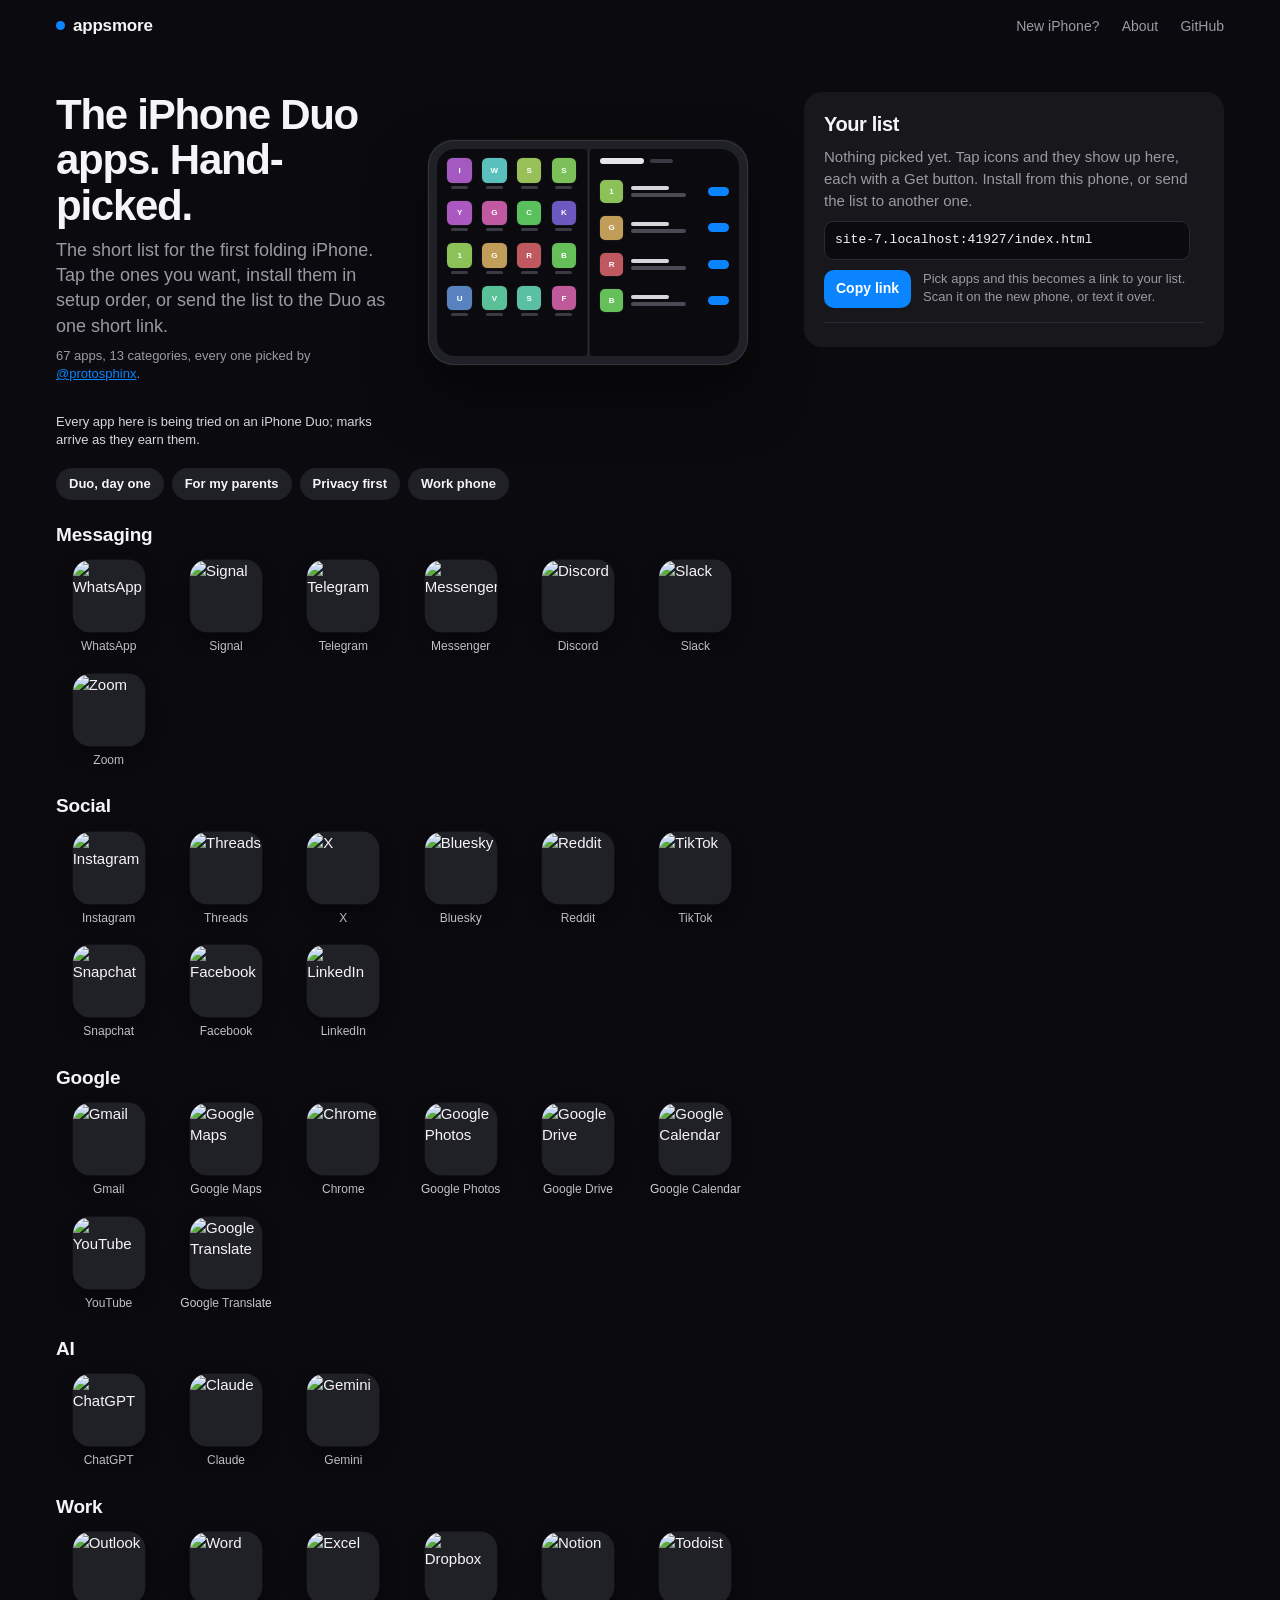
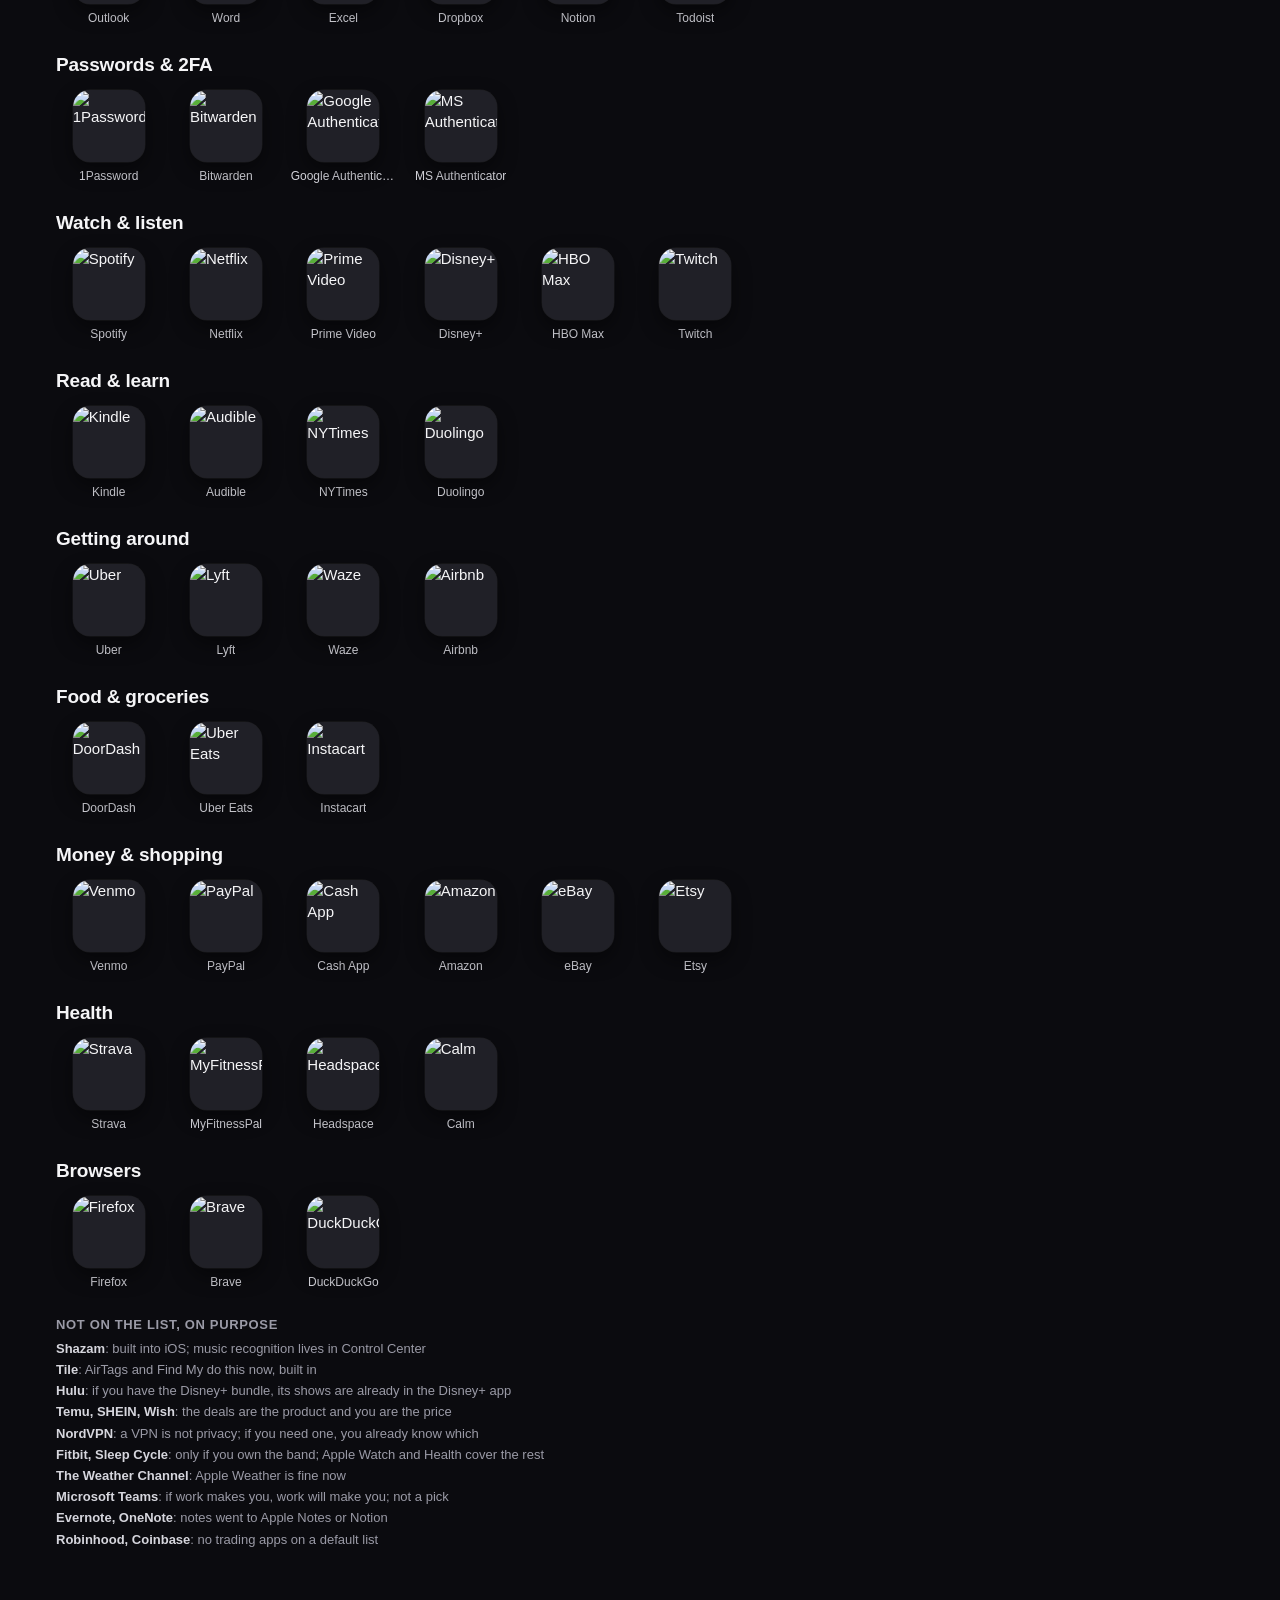
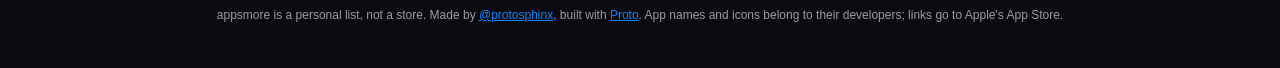
==== commit b9578b86: "Credit Proto in the public site footer" ====
--- a/index.html
+++ b/index.html
@@ -203,7 +203,7 @@
 </div>
 
 <footer>
-  appsmore is a personal list, not a store. Made by <a href="https://x.com/protosphinx" rel="me noopener">@protosphinx</a> on NEO. App names and icons belong to their developers; links go to Apple's App Store.
+  appsmore is a personal list, not a store. Made by <a href="https://x.com/protosphinx" rel="me noopener">@protosphinx</a>, built with <a href="https://proto.erp.ai">Proto</a>. App names and icons belong to their developers; links go to Apple's App Store.
 </footer>
 
 <script src="apps.js?v=21"></script>
